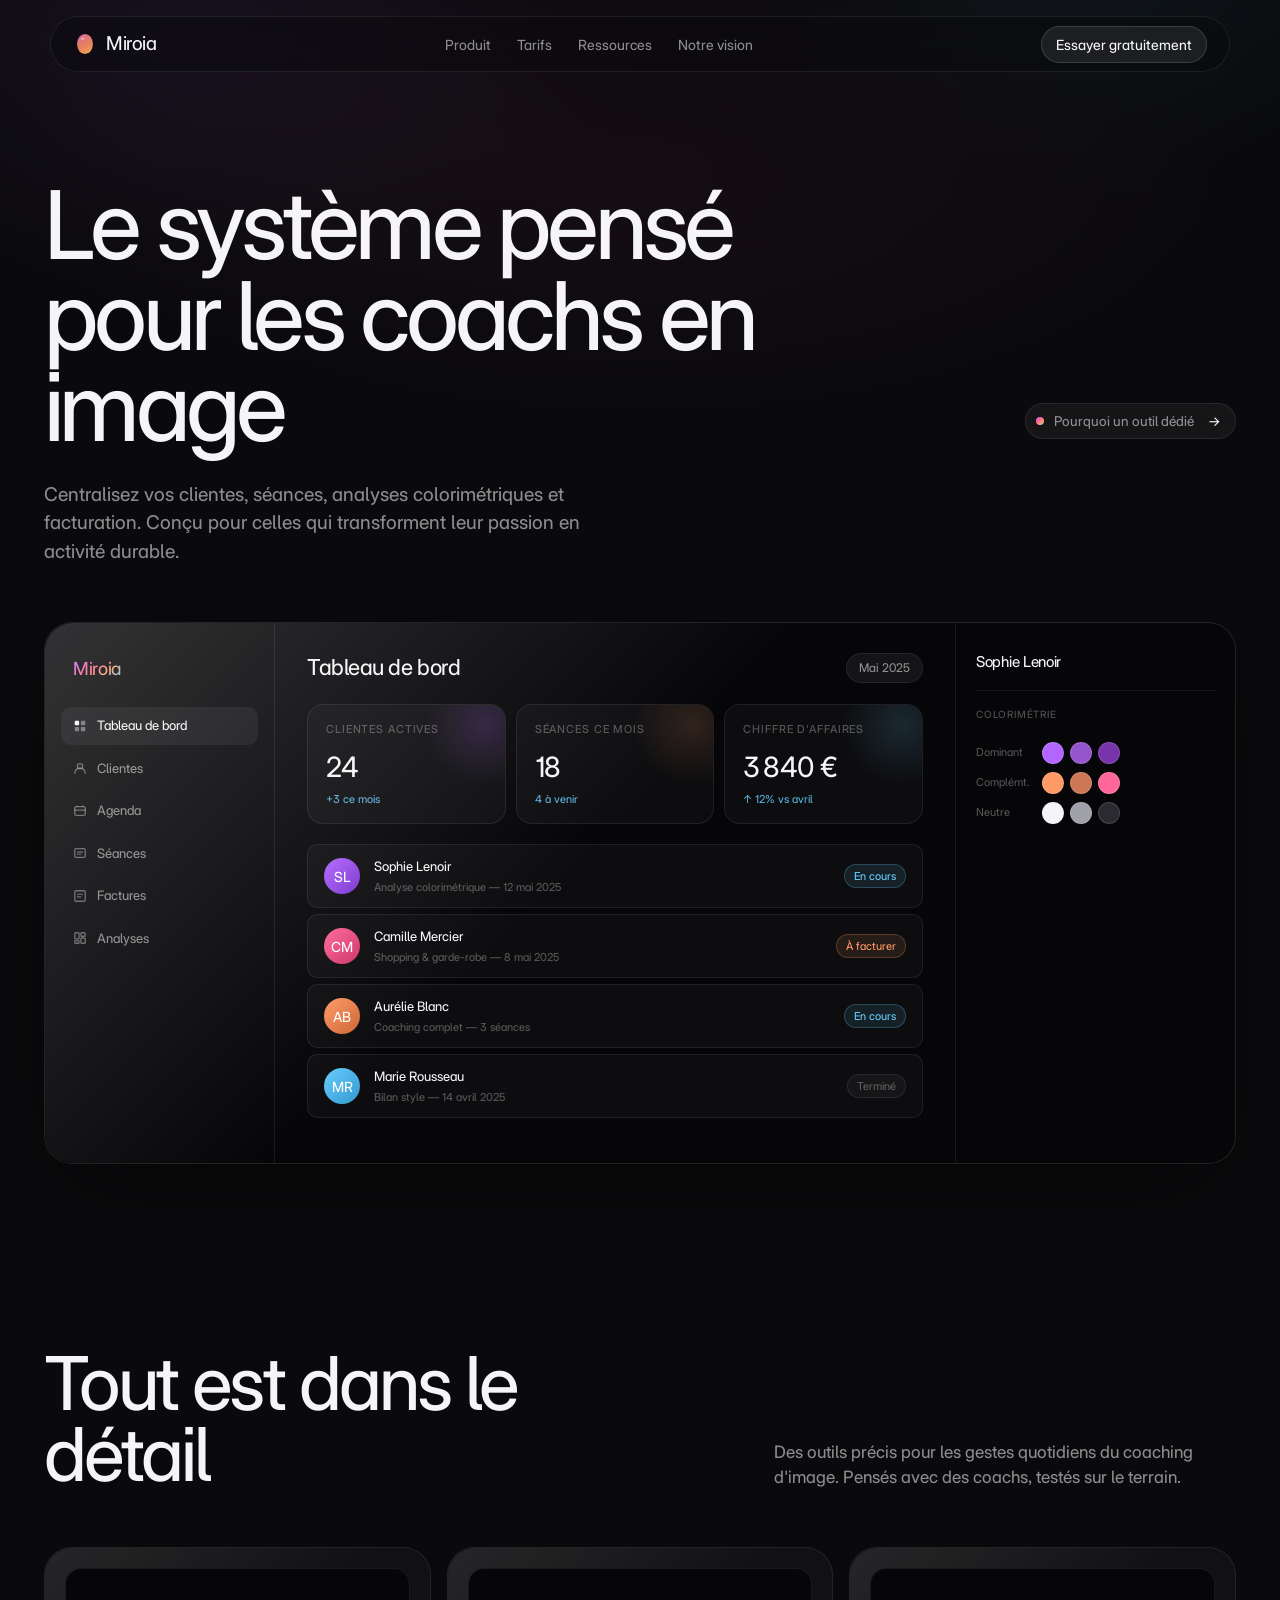
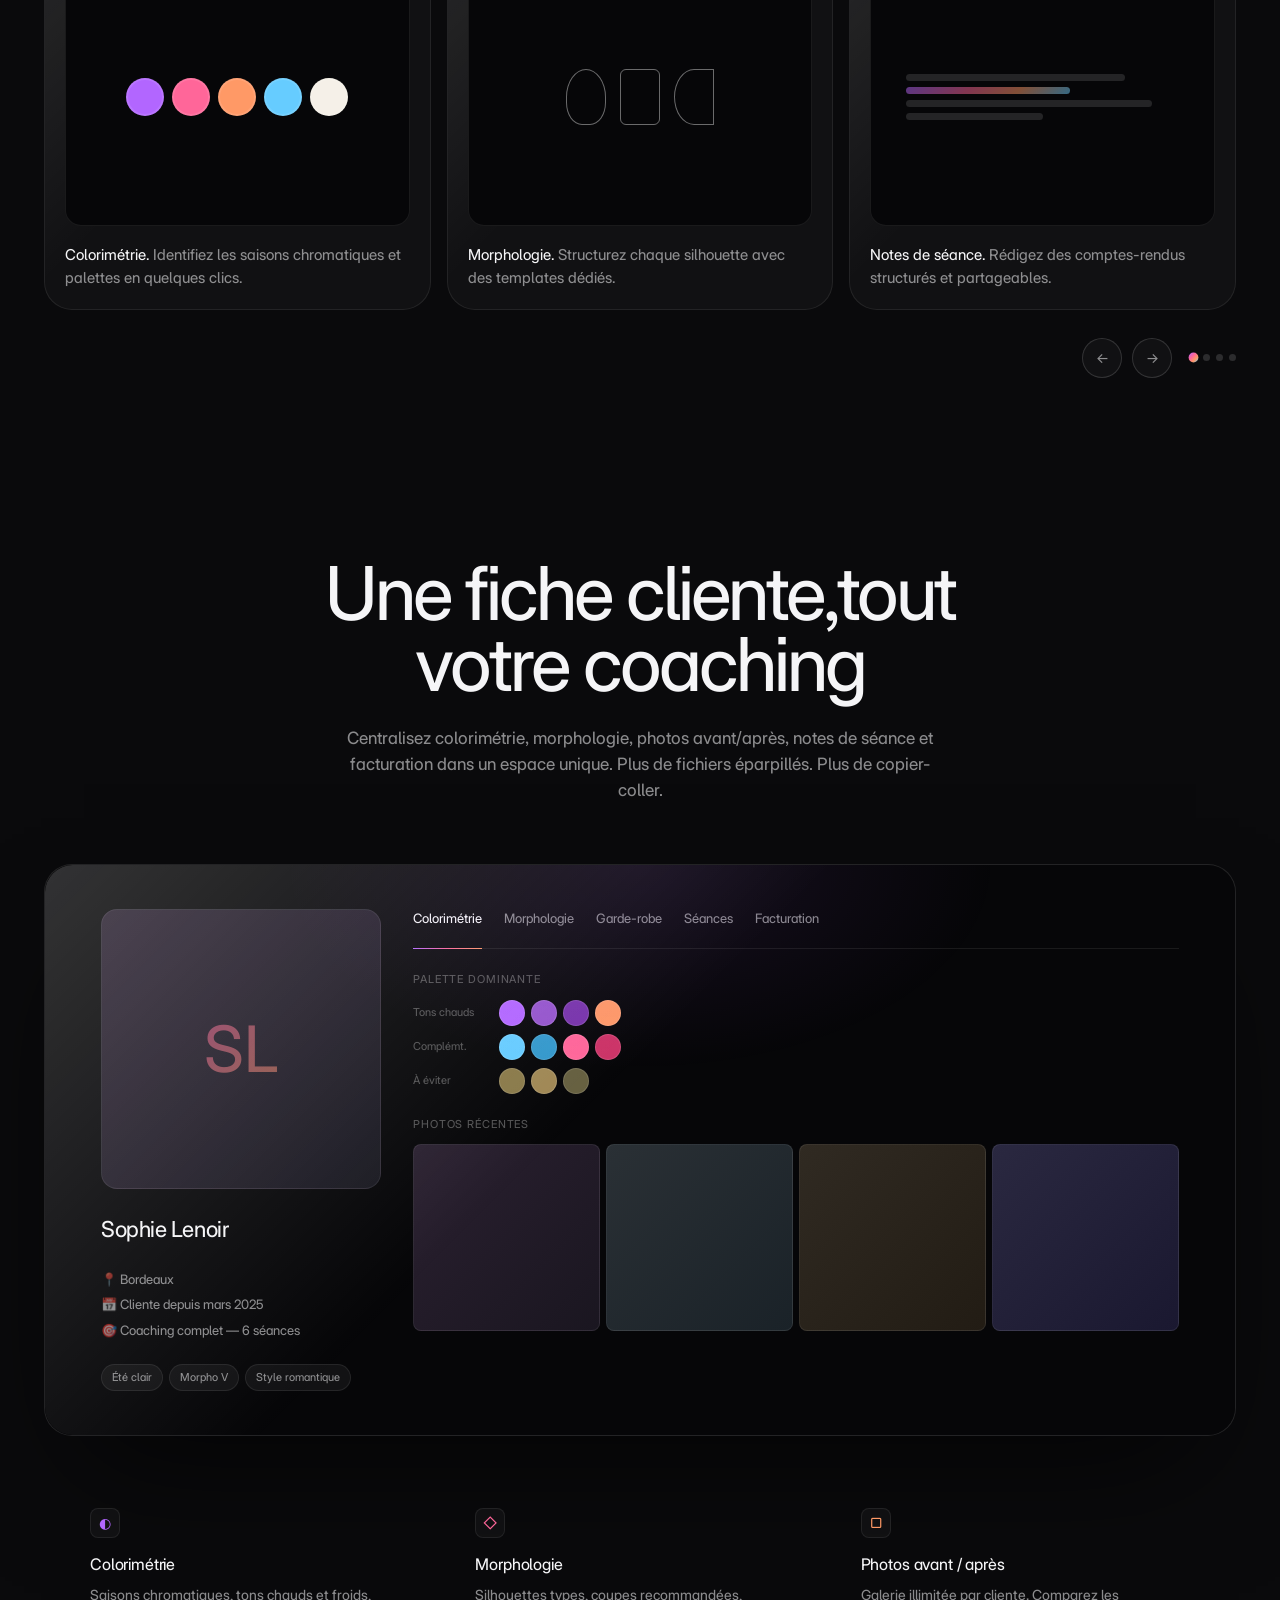
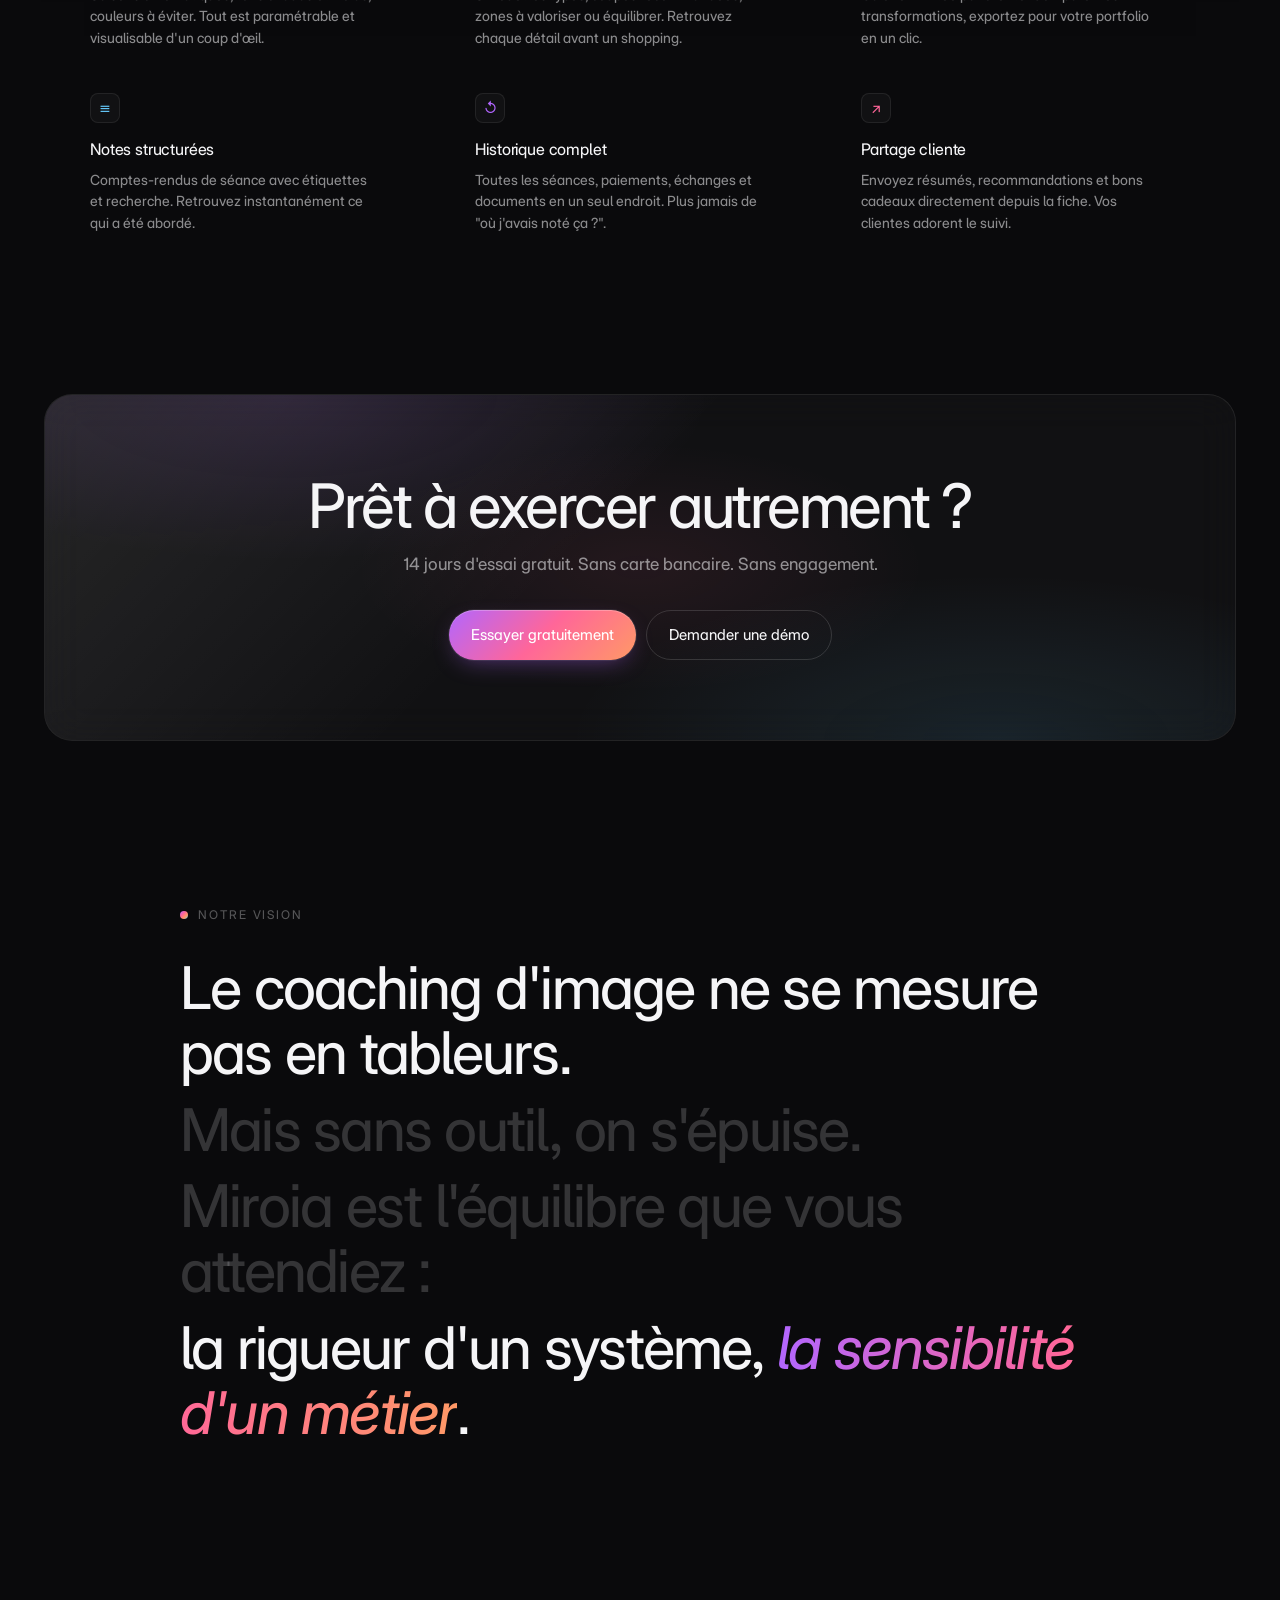
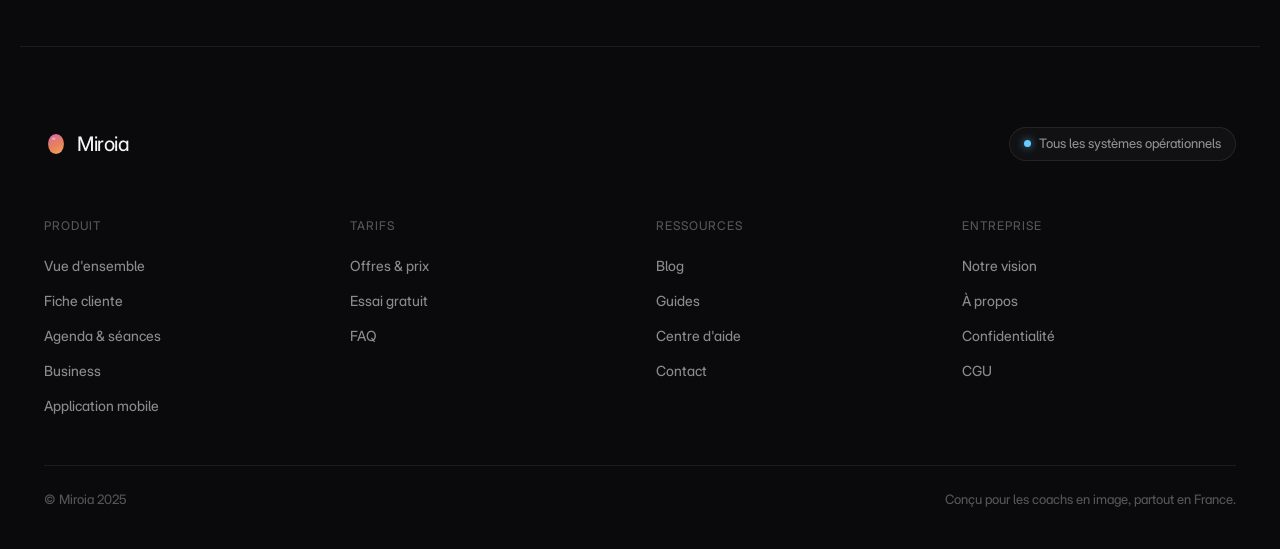
==== index.html @ 301aaf07 "Add files via upload" ====
<!DOCTYPE html>
<html lang="fr">
<head>
  <meta charset="UTF-8" />
  <!-- favicon -->
  <link rel="icon" type="image/svg+xml" href="/favicon.svg">
  <link rel="apple-touch-icon" href="/favicon.svg">
  <meta name="viewport" content="width=device-width, initial-scale=1.0" />
  <title>Miroia — Le système pensé pour les coachs en image</title>
  <meta name="description" content="Centralisez clientes, séances, analyses et facturation. Le seul CRM conçu spécifiquement pour les coachs en image." />
  <link rel="preconnect" href="https://fonts.googleapis.com">
  <link rel="preconnect" href="https://fonts.gstatic.com" crossorigin>
  <link rel="stylesheet" href="https://rsms.me/inter/inter.css">
  <link href="https://fonts.googleapis.com/css2?family=Inter:ital,opsz,wght@0,14..32,400..700;1,14..32,400..600&display=swap" rel="stylesheet">
  <link rel="stylesheet" href="styles.css" />
</head>
<body>

  <!-- ============ NAVIGATION ============ -->
  <nav class="nav">
    <div class="nav__wrapper">
  <a class="nav__logo" href="/" aria-label="Miroia">
    <div class="miroia-icon">
      <svg viewBox="0 0 100 100" xmlns="http://www.w3.org/2000/svg" aria-hidden="true">
        <defs>
          <linearGradient id="miroia-g" x1="30%" y1="0%" x2="70%" y2="100%">
            <stop offset="0%" stop-color="#D96EA0"/>
            <stop offset="55%" stop-color="#E8805A"/>
            <stop offset="100%" stop-color="#F0A060"/>
          </linearGradient>
          <radialGradient id="miroia-gloss" cx="40%" cy="28%" r="38%">
            <stop offset="0%" stop-color="rgba(255,255,255,0.55)"/>
            <stop offset="100%" stop-color="rgba(255,255,255,0)"/>
          </radialGradient>
        </defs>
        <ellipse cx="50" cy="50" rx="33" ry="42" fill="url(#miroia-g)"/>
        <ellipse cx="43" cy="32" rx="14" ry="10" fill="url(#miroia-gloss)"/>
      </svg>
    </div>

  Miroia
  </a>
      <div class="nav__links">
        <a href="produit.html">Produit</a>
        <a href="tarifs.html">Tarifs</a>
        <a href="ressources.html">Ressources</a>
        <a href="#manifest">Notre vision</a>
      </div>
      <a class="nav__cta" href="#cta">Essayer gratuitement</a>
      <button class="nav__burger" aria-label="Ouvrir le menu" aria-expanded="false">
        <span></span><span></span><span></span>
      </button>
    </div>
  </nav>

  <!-- Mobile nav overlay -->
  <div class="nav__mobile" aria-hidden="true">
    <a class="nav__mobile__link" href="produit.html">Produit</a>
    <a class="nav__mobile__link" href="tarifs.html">Tarifs</a>
    <a class="nav__mobile__link" href="ressources.html">Ressources</a>
    <a class="nav__mobile__link" href="#manifest">Notre vision</a>
    <div class="nav__mobile__sep"></div>
    <a class="nav__mobile__cta btn btn--prism" href="#cta">Essayer gratuitement</a>
  </div>

  <div class="page">

    <!-- ============================================
         SECTION 1 — HERO (Linear-inspired)
         ============================================ -->
    <section class="hero">
      <div class="hero__top">
        <h1 class="hero__title" data-reveal-words>Le système pensé pour les coachs en image</h1>
        <a class="hero__pill" href="#manifest">
          <span class="hero__pill-dot"></span>
          Pourquoi un outil dédié <span class="hero__pill-arrow">→</span>
        </a>
      </div>
      <p class="hero__sub" data-reveal>
        Centralisez vos clientes, séances, analyses colorimétriques et facturation. Conçu pour celles qui transforment leur passion en activité durable.
      </p>

      <div class="hero__visual">
        <!-- CRM dashboard mockup — replace with real screenshot when ready -->
        <div class="crm-mock">

          <div class="crm-mock__sidebar">
            <div class="crm-mock__logo"><span>Miroia</span></div>
            <div class="crm-nav-item active">
              <svg viewBox="0 0 16 16" fill="none"><rect x="2" y="2" width="5" height="5" rx="1" fill="currentColor"/><rect x="9" y="2" width="5" height="5" rx="1" fill="currentColor" opacity="0.4"/><rect x="2" y="9" width="5" height="5" rx="1" fill="currentColor" opacity="0.4"/><rect x="9" y="9" width="5" height="5" rx="1" fill="currentColor" opacity="0.4"/></svg>
              Tableau de bord
            </div>
            <div class="crm-nav-item">
              <svg viewBox="0 0 16 16" fill="none"><circle cx="8" cy="6" r="3" stroke="currentColor" stroke-width="1.5"/><path d="M2 14c0-3.3 2.7-6 6-6s6 2.7 6 6" stroke="currentColor" stroke-width="1.5" stroke-linecap="round"/></svg>
              Clientes
            </div>
            <div class="crm-nav-item">
              <svg viewBox="0 0 16 16" fill="none"><rect x="2" y="3" width="12" height="10" rx="1.5" stroke="currentColor" stroke-width="1.5"/><path d="M5 3V2M11 3V2M2 7h12" stroke="currentColor" stroke-width="1.2" stroke-linecap="round"/></svg>
              Agenda
            </div>
            <div class="crm-nav-item">
              <svg viewBox="0 0 16 16" fill="none"><rect x="2" y="3" width="12" height="10" rx="1.5" stroke="currentColor" stroke-width="1.5"/><path d="M5 7h6M5 9.5h4" stroke="currentColor" stroke-width="1.2" stroke-linecap="round"/></svg>
              Séances
            </div>
            <div class="crm-nav-item">
              <svg viewBox="0 0 16 16" fill="none"><rect x="2" y="2" width="12" height="12" rx="1.5" stroke="currentColor" stroke-width="1.5"/><path d="M5 6h6M5 9h4" stroke="currentColor" stroke-width="1.2" stroke-linecap="round"/></svg>
              Factures
            </div>
            <div class="crm-nav-item">
              <svg viewBox="0 0 16 16" fill="none"><rect x="2" y="2" width="5" height="7" rx="1" stroke="currentColor" stroke-width="1.5"/><rect x="9" y="2" width="5" height="4" rx="1" stroke="currentColor" stroke-width="1.5"/><rect x="9" y="8" width="5" height="6" rx="1" stroke="currentColor" stroke-width="1.5"/><rect x="2" y="11" width="5" height="3" rx="1" stroke="currentColor" stroke-width="1.5"/></svg>
              Analyses
            </div>
          </div>

          <div class="crm-mock__main">
            <div class="crm-main-header">
              <h3>Tableau de bord</h3>
              <div class="crm-pill">Mai 2025</div>
            </div>
            <div class="crm-cards">
              <div class="crm-stat">
                <div class="crm-stat__label">Clientes actives</div>
                <div class="crm-stat__value" data-counter="24">24</div>
                <div class="crm-stat__sub">+3 ce mois</div>
              </div>
              <div class="crm-stat">
                <div class="crm-stat__label">Séances ce mois</div>
                <div class="crm-stat__value" data-counter="18">18</div>
                <div class="crm-stat__sub">4 à venir</div>
              </div>
              <div class="crm-stat">
                <div class="crm-stat__label">Chiffre d'affaires</div>
                <div class="crm-stat__value" data-counter="3840" data-suffix=" €">3 840€</div>
                <div class="crm-stat__sub">↑ 12% vs avril</div>
              </div>
            </div>
            <div class="crm-clients">
              <div class="crm-client-row">
                <div class="crm-avatar crm-avatar--violet">SL</div>
                <div class="crm-client-info">
                  <div class="crm-client-name">Sophie Lenoir</div>
                  <div class="crm-client-meta">Analyse colorimétrique — 12 mai 2025</div>
                </div>
                <div class="crm-tag crm-tag--active">En cours</div>
              </div>
              <div class="crm-client-row">
                <div class="crm-avatar crm-avatar--pink">CM</div>
                <div class="crm-client-info">
                  <div class="crm-client-name">Camille Mercier</div>
                  <div class="crm-client-meta">Shopping & garde-robe — 8 mai 2025</div>
                </div>
                <div class="crm-tag crm-tag--pending">À facturer</div>
              </div>
              <div class="crm-client-row">
                <div class="crm-avatar crm-avatar--peach">AB</div>
                <div class="crm-client-info">
                  <div class="crm-client-name">Aurélie Blanc</div>
                  <div class="crm-client-meta">Coaching complet — 3 séances</div>
                </div>
                <div class="crm-tag crm-tag--active">En cours</div>
              </div>
              <div class="crm-client-row">
                <div class="crm-avatar crm-avatar--cyan">MR</div>
                <div class="crm-client-info">
                  <div class="crm-client-name">Marie Rousseau</div>
                  <div class="crm-client-meta">Bilan style — 14 avril 2025</div>
                </div>
                <div class="crm-tag crm-tag--archive">Terminé</div>
              </div>
            </div>
          </div>

          <div class="crm-mock__panel">
            <div class="crm-panel-title">Sophie Lenoir</div>
            <div class="crm-divider"></div>
            <div class="crm-section-label">Colorimétrie</div>
            <div class="crm-swatches">
              <div class="crm-swatch-row">
                <div class="crm-swatch-label">Dominant</div>
                <div class="crm-swatch" style="background:#b266ff;"></div>
                <div class="crm-swatch" style="background:#9555cc;"></div>
                <div class="crm-swatch" style="background:#7733aa;"></div>
              </div>
              <div class="crm-swatch-row">
                <div class="crm-swatch-label">Complémt.</div>
                <div class="crm-swatch" style="background:#ff9966;"></div>
                <div class="crm-swatch" style="background:#cc7755;"></div>
                <div class="crm-swatch" style="background:#ff6699;"></div>
              </div>
              <div class="crm-swatch-row">
                <div class="crm-swatch-label">Neutre</div>
                <div class="crm-swatch" style="background:#f5f5f7;"></div>
                <div class="crm-swatch" style="background:#a0a0a8;"></div>
                <div class="crm-swatch" style="background:#2a2a30;"></div>
              </div>
            </div>
          </div>

        </div>
      </div>
    </section>


    <!-- ============================================
         SECTION 2 — BEAUTY CAROUSEL (Framer-inspired)
         ============================================ -->
    <section class="beauty" id="produit">
      <header class="section-head">
        <h2 class="section-head__title" data-reveal-words>Tout est dans<br/> le détail</h2>
        <p class="section-head__sub" data-reveal>
          Des outils précis pour les gestes quotidiens du coaching d'image. Pensés avec des coachs, testés sur le terrain.
        </p>
      </header>

      <div class="beauty__viewport">
        <ul class="beauty__track" id="beautyTrack" data-reveal-children>

          <li class="beauty__card" data-tilt="4">
            <div class="beauty__visual">
              <div class="bv bv-palette">
                <span style="background:#b266ff;"></span>
                <span style="background:#ff6699;"></span>
                <span style="background:#ff9966;"></span>
                <span style="background:#66ccff;"></span>
                <span style="background:#f5f0e8;"></span>
              </div>
            </div>
            <p class="beauty__caption">
              <strong>Colorimétrie.</strong> Identifiez les saisons chromatiques et palettes en quelques clics.
            </p>
          </li>

          <li class="beauty__card" data-tilt="4">
            <div class="beauty__visual">
              <div class="bv bv-shapes">
                <span></span><span></span><span></span>
              </div>
            </div>
            <p class="beauty__caption">
              <strong>Morphologie.</strong> Structurez chaque silhouette avec des templates dédiés.
            </p>
          </li>

          <li class="beauty__card" data-tilt="4">
            <div class="beauty__visual">
              <div class="bv">
                <div class="bv-doc">
                  <span></span>
                  <span class="accent"></span>
                  <span></span>
                  <span></span>
                </div>
              </div>
            </div>
            <p class="beauty__caption">
              <strong>Notes de séance.</strong> Rédigez des comptes-rendus structurés et partageables.
            </p>
          </li>

          <li class="beauty__card" data-tilt="4">
            <div class="beauty__visual">
              <div class="bv bv-objectives">
                <div class="bv-bar-wrap">
                  <div class="bv-bar"><span style="width:90%;"></span></div>
                  <div class="bv-bar-label">Garde-robe capsule · 90%</div>
                </div>
                <div class="bv-bar-wrap">
                  <div class="bv-bar"><span style="width:60%;"></span></div>
                  <div class="bv-bar-label">Confiance & posture · 60%</div>
                </div>
                <div class="bv-bar-wrap">
                  <div class="bv-bar"><span style="width:75%;"></span></div>
                  <div class="bv-bar-label">Style professionnel · 75%</div>
                </div>
              </div>
            </div>
            <p class="beauty__caption">
              <strong>Suivi d'objectifs.</strong> Visualisez la progression de chaque cliente au fil des séances.
            </p>
          </li>

          <li class="beauty__card" data-tilt="4">
            <div class="beauty__visual">
              <div class="bv">
                <div class="bv-invoice">
                  <div class="bv-invoice-row"><span>Analyse colorimétrique</span><span>180 €</span></div>
                  <div class="bv-invoice-row"><span>Shopping accompagné</span><span>320 €</span></div>
                  <div class="bv-invoice-row"><span>Capsule wardrobe</span><span>240 €</span></div>
                  <div class="bv-invoice-row total"><span>Total</span><span class="price-prism">740 €</span></div>
                </div>
              </div>
            </div>
            <p class="beauty__caption">
              <strong>Devis & factures.</strong> Documents pro à votre image, en quelques secondes.
            </p>
          </li>

          <li class="beauty__card" data-tilt="4">
            <div class="beauty__visual">
              <div class="bv">
                <div class="bv-dashboard">
                  <div class="bv-dashboard-num">3 840 €</div>
                  <div class="bv-dashboard-sub">Chiffre d'affaires de mai · ↑ 12%</div>
                  <div class="bv-bar"><span style="width:78%;"></span></div>
                </div>
              </div>
            </div>
            <p class="beauty__caption">
              <strong>Tableau de bord.</strong> Pilotez votre activité avec des chiffres clairs et actionnables.
            </p>
          </li>

        </ul>
      </div>

      <div class="beauty__controls">
        <button class="beauty__btn" data-action="prev" aria-label="Précédent">←</button>
        <button class="beauty__btn" data-action="next" aria-label="Suivant">→</button>
        <div class="beauty__dots" id="beautyDots"></div>
      </div>
    </section>


    <!-- ============================================
         SECTION 3 — SPOTLIGHT (Config-inspired)
         ============================================ -->
    <section class="spotlight">
      <div class="spotlight__head">
        <h2 class="spotlight__title" data-reveal-words>Une fiche cliente,<br/>tout votre coaching</h2>
        <p class="spotlight__sub" data-reveal>
          Centralisez colorimétrie, morphologie, photos avant/après, notes de séance et facturation dans un espace unique. Plus de fichiers éparpillés. Plus de copier-coller.
        </p>
      </div>

      <div class="spotlight__visual" data-reveal="scale">
        <div class="spotlight__panel">
          <!-- Replace with real fiche cliente screenshot -->
          <div class="fc-aside">
            <div class="fc-photo"></div>
            <div class="fc-name">Sophie Lenoir</div>
            <div class="fc-meta">
              <span>📍 Bordeaux</span>
              <span>📅 Cliente depuis mars 2025</span>
              <span>🎯 Coaching complet — 6 séances</span>
            </div>
            <div class="fc-tags">
              <span class="fc-tag">Été clair</span>
              <span class="fc-tag">Morpho V</span>
              <span class="fc-tag">Style romantique</span>
            </div>
          </div>

          <div class="fc-main">
            <div class="fc-tabs">
              <span class="fc-tab active">Colorimétrie</span>
              <span class="fc-tab">Morphologie</span>
              <span class="fc-tab">Garde-robe</span>
              <span class="fc-tab">Séances</span>
              <span class="fc-tab">Facturation</span>
            </div>

            <div class="fc-block">
              <div class="fc-block-title">Palette dominante</div>
              <div class="fc-palette-grid">
                <div class="fc-palette-row">
                  <span class="fc-palette-label">Tons chauds</span>
                  <div class="fc-palette-swatch" style="background:#b266ff;"></div>
                  <div class="fc-palette-swatch" style="background:#9555cc;"></div>
                  <div class="fc-palette-swatch" style="background:#7733aa;"></div>
                  <div class="fc-palette-swatch" style="background:#ff9966;"></div>
                </div>
                <div class="fc-palette-row">
                  <span class="fc-palette-label">Complémt.</span>
                  <div class="fc-palette-swatch" style="background:#66ccff;"></div>
                  <div class="fc-palette-swatch" style="background:#3399cc;"></div>
                  <div class="fc-palette-swatch" style="background:#ff6699;"></div>
                  <div class="fc-palette-swatch" style="background:#cc3366;"></div>
                </div>
                <div class="fc-palette-row">
                  <span class="fc-palette-label">À éviter</span>
                  <div class="fc-palette-swatch" style="background:#8a7a4a;"></div>
                  <div class="fc-palette-swatch" style="background:#a08855;"></div>
                  <div class="fc-palette-swatch" style="background:#666040;"></div>
                </div>
              </div>
            </div>

            <div class="fc-block">
              <div class="fc-block-title">Photos récentes</div>
              <div class="fc-photos">
                <div class="fc-photo-thumb"></div>
                <div class="fc-photo-thumb"></div>
                <div class="fc-photo-thumb"></div>
                <div class="fc-photo-thumb"></div>
              </div>
            </div>
          </div>
        </div>
      </div>

      <!-- 6-feature grid -->
      <div class="spotlight__grid" data-reveal-children>
        <div class="feat6">
          <div class="feat6__icon violet">◐</div>
          <h6>Colorimétrie</h6>
          <p>Saisons chromatiques, tons chauds et froids, couleurs à éviter. Tout est paramétrable et visualisable d'un coup d'œil.</p>
        </div>
        <div class="feat6">
          <div class="feat6__icon pink">◇</div>
          <h6>Morphologie</h6>
          <p>Silhouettes types, coupes recommandées, zones à valoriser ou équilibrer. Retrouvez chaque détail avant un shopping.</p>
        </div>
        <div class="feat6">
          <div class="feat6__icon peach">▢</div>
          <h6>Photos avant / après</h6>
          <p>Galerie illimitée par cliente. Comparez les transformations, exportez pour votre portfolio en un clic.</p>
        </div>
        <div class="feat6">
          <div class="feat6__icon cyan">≡</div>
          <h6>Notes structurées</h6>
          <p>Comptes-rendus de séance avec étiquettes et recherche. Retrouvez instantanément ce qui a été abordé.</p>
        </div>
        <div class="feat6">
          <div class="feat6__icon violet">↺</div>
          <h6>Historique complet</h6>
          <p>Toutes les séances, paiements, échanges et documents en un seul endroit. Plus jamais de "où j'avais noté ça ?".</p>
        </div>
        <div class="feat6">
          <div class="feat6__icon pink">↗</div>
          <h6>Partage cliente</h6>
          <p>Envoyez résumés, recommandations et bons cadeaux directement depuis la fiche. Vos clientes adorent le suivi.</p>
        </div>
      </div>
    </section>


    <!-- ============================================
         SECTION 4 — CTA (trial + demo)
         ============================================ -->
    <section class="cta" id="cta">
      <div class="cta__inner">
        <h2 class="cta__title" data-reveal-words>Prêt à exercer<br/> autrement ?</h2>
        <p class="cta__sub" data-reveal>14 jours d'essai gratuit. Sans carte bancaire. Sans engagement.</p>
        <div class="cta__buttons" data-reveal>
          <a class="btn btn--prism" data-magnetic="0.3" href="#">Essayer gratuitement</a>
          <a class="btn btn--ghost" href="#">Demander une démo</a>
        </div>
      </div>
    </section>


    <!-- ============================================
         SECTION 5 — MANIFEST (positioning)
         ============================================ -->
    <section class="manifest" id="manifest">
      <div class="manifest__inner">
        <div class="manifest__eyebrow">Notre vision</div>
        <h2 class="manifest__title" id="manifestTitle">
          <span class="manifest__line">Le coaching d'image ne se mesure pas en tableurs.</span>
          <span class="manifest__line">Mais sans outil, on s'épuise.</span>
          <span class="manifest__line">Miroia est l'équilibre que vous attendiez :</span>
          <span class="manifest__line">la rigueur d'un système, <em>la sensibilité d'un métier</em>.</span>
        </h2>
      </div>
    </section>


    <!-- ============ FOOTER ============ -->
    <footer class="footer">
<div class="footer__top">
  <a href="/" class="footer__logo">
    <div class="miroia-icon">          <!-- ← remplace le span -->
      <svg viewBox="0 0 100 100" xmlns="http://www.w3.org/2000/svg" aria-hidden="true">
        <defs>
          <linearGradient id="miroia-g-footer" x1="30%" y1="0%" x2="70%" y2="100%">
            <stop offset="0%" stop-color="#D96EA0"/>
            <stop offset="55%" stop-color="#E8805A"/>
            <stop offset="100%" stop-color="#F0A060"/>
          </linearGradient>
          <radialGradient id="miroia-gloss-footer" cx="40%" cy="28%" r="38%">
            <stop offset="0%" stop-color="rgba(255,255,255,0.55)"/>
            <stop offset="100%" stop-color="rgba(255,255,255,0)"/>
          </radialGradient>
        </defs>
        <ellipse cx="50" cy="50" rx="33" ry="42" fill="url(#miroia-g-footer)"/>
        <ellipse cx="43" cy="32" rx="14" ry="10" fill="url(#miroia-gloss-footer)"/>
      </svg>
    </div>                             <!-- ← fin du remplacement -->
    Miroia
  </a>
  <span class="footer__status">
    <span class="footer__status-dot"></span>
    Tous les systèmes opérationnels
  </span>
</div>

      <div class="footer__cols">
        <div class="footer__col">
          <h4>Produit</h4>
          <ul>
            <li><a href="produit.html">Vue d'ensemble</a></li>
            <li><a href="produit.html#fiche">Fiche cliente</a></li>
            <li><a href="produit.html#agenda">Agenda & séances</a></li>
            <li><a href="produit.html#business">Business</a></li>
            <li><a href="produit.html#mobile">Application mobile</a></li>
          </ul>
        </div>
        <div class="footer__col">
          <h4>Tarifs</h4>
          <ul>
            <li><a href="tarifs.html">Offres & prix</a></li>
            <li><a href="tarifs.html#cta">Essai gratuit</a></li>
            <li><a href="tarifs.html">FAQ</a></li>
          </ul>
        </div>
        <div class="footer__col">
          <h4>Ressources</h4>
          <ul>
            <li><a href="ressources.html">Blog</a></li>
            <li><a href="ressources.html">Guides</a></li>
            <li><a href="ressources.html">Centre d'aide</a></li>
            <li><a href="#">Contact</a></li>
          </ul>
        </div>
        <div class="footer__col">
          <h4>Entreprise</h4>
          <ul>
            <li><a href="#manifest">Notre vision</a></li>
            <li><a href="#">À propos</a></li>
            <li><a href="#">Confidentialité</a></li>
            <li><a href="#">CGU</a></li>
          </ul>
        </div>
      </div>

      <div class="footer__bottom">
        <p>© Miroia 2025</p>
        <p>Conçu pour les coachs en image, partout en France.</p>
      </div>
    </footer>

  </div><!-- .page -->



  <script src="animations.js"></script>

  <script>
    // ============ SPOTLIGHT — FICHE CLIENTE SCALE ============
    (() => {
      const panel  = document.querySelector('.spotlight__visual .spotlight__panel');
      const visual = document.querySelector('.spotlight__visual');
      if (!panel || !visual) return;

      const NATURAL_W = 700;

      function scaleSpotlight() {
        if (window.innerWidth > 740) {
          panel.style.width = ''; panel.style.transform = '';
          visual.style.height = '';
          return;
        }
        panel.style.transform = 'none';
        panel.style.width = NATURAL_W + 'px';
        const h = panel.offsetHeight;
        const s = visual.offsetWidth / NATURAL_W;
        panel.style.transformOrigin = 'top left';
        panel.style.transform = `scale(${s})`;
        visual.style.height = Math.round(h * s) + 'px';
      }

      scaleSpotlight();
      window.addEventListener('resize', scaleSpotlight, { passive: true });
    })();

    // ============ CRM MOCKUP — SCALE TO FIT MOBILE ============
    (() => {
      const mock   = document.querySelector('.crm-mock');
      const visual = document.querySelector('.hero__visual');
      if (!mock || !visual) return;

      const NATURAL_W = 600; // main content only — sidebar is hidden via CSS

      function scaleCRM() {
        if (window.innerWidth > 740) {
          // Reset to desktop layout
          mock.style.width     = '';
          mock.style.transform = '';
          visual.style.height  = '';
          return;
        }
        // Step 1 — measure natural height at full width
        mock.style.transform = 'none';
        mock.style.width     = NATURAL_W + 'px';
        const naturalH = mock.offsetHeight;

        // Step 2 — compute scale and apply
        const scale = visual.offsetWidth / NATURAL_W;
        mock.style.transform = `scale(${scale})`;
        visual.style.height  = Math.round(naturalH * scale) + 'px';
      }

      scaleCRM();
      window.addEventListener('resize', scaleCRM, { passive: true });
    })();

  </script>

  <script>

    // ============ BEAUTY CAROUSEL ============
    (() => {
      const track = document.getElementById('beautyTrack');
      const dotsBox = document.getElementById('beautyDots');
      if (!track) return;

      const cards = track.querySelectorAll('.beauty__card');
      const total = cards.length;
      let perPage = 3;
      let current = 0;

      const computePerPage = () => {
        if (window.innerWidth <= 740) perPage = 1;
        else if (window.innerWidth <= 1099) perPage = 2;
        else perPage = 3;
      };

      const pages = () => Math.max(1, total - perPage + 1);

      const renderDots = () => {
        dotsBox.innerHTML = '';
        for (let i = 0; i < pages(); i++) {
          const d = document.createElement('button');
          d.className = 'beauty__dot' + (i === current ? ' active' : '');
          d.setAttribute('aria-label', `Page ${i + 1}`);
          d.addEventListener('click', () => goTo(i));
          dotsBox.appendChild(d);
        }
      };

      const goTo = (n) => {
        current = Math.max(0, Math.min(pages() - 1, n));
        const cardWidth = cards[0].getBoundingClientRect().width + 16;
        track.style.transform = `translateX(-${current * cardWidth}px)`;
        dotsBox.querySelectorAll('.beauty__dot').forEach((d, i) =>
          d.classList.toggle('active', i === current)
        );
      };

      document.querySelectorAll('.beauty__btn').forEach(btn => {
        btn.addEventListener('click', () => {
          goTo(current + (btn.dataset.action === 'next' ? 1 : -1));
        });
      });

      const init = () => {
        computePerPage();
        renderDots();
        goTo(current);
      };

      // Touch swipe support
      let touchStartX = 0;
      let touchStartY = 0;
      track.addEventListener('touchstart', e => {
        touchStartX = e.touches[0].clientX;
        touchStartY = e.touches[0].clientY;
      }, { passive: true });
      track.addEventListener('touchend', e => {
        const dx = e.changedTouches[0].clientX - touchStartX;
        const dy = e.changedTouches[0].clientY - touchStartY;
        if (Math.abs(dx) > Math.abs(dy) && Math.abs(dx) > 40) {
          goTo(current + (dx < 0 ? 1 : -1));
        }
      }, { passive: true });

      window.addEventListener('resize', () => {
        const old = perPage;
        computePerPage();
        if (old !== perPage) {
          current = 0;
          renderDots();
        }
        goTo(current);
      });

      init();
    })();

    // ============ MANIFEST — LINE-BY-LINE REVEAL ON SCROLL ============
    (() => {
      const lines = document.querySelectorAll('.manifest__line');
      if (!lines.length) return;

      const io = new IntersectionObserver((entries) => {
        entries.forEach(e => {
          if (e.isIntersecting) {
            e.target.classList.add('is-lit');
            io.unobserve(e.target);
          }
        });
      }, {
        rootMargin: '-15% 0px -25% 0px',
        threshold: 0
      });

      lines.forEach((line, i) => {
        line.style.transitionDelay = `${i * 0.15}s`;
        io.observe(line);
      });
    })();
  </script>

</body>
</html>
---- styles.css ----
/* ============================================
   1. TOKENS — Liquid Glass system
   ============================================ */
:root {
  /* Surfaces */
  --color-bg: #0a0a0c;
  --color-bg-deep: #060608;
  --color-surface: rgba(255, 255, 255, 0.03);
  --color-surface-raised: rgba(255, 255, 255, 0.06);
  --color-surface-strong: rgba(255, 255, 255, 0.09);
  --color-text: #f5f5f7;
  --color-text-muted: rgba(245, 245, 247, 0.55);
  --color-text-subtle: rgba(245, 245, 247, 0.32);
  --color-border: rgba(255, 255, 255, 0.08);
  --color-border-strong: rgba(255, 255, 255, 0.14);

  /* Liquid Glass — multicolor accents */
  --c-violet: #b266ff;
  --c-pink:   #ff6699;
  --c-peach:  #ff9966;
  --c-cyan:   #66ccff;
  --gradient-prism: linear-gradient(135deg, #b266ff 0%, #ff6699 38%, #ff9966 68%, #66ccff 100%);
  --gradient-prism-soft: linear-gradient(135deg, rgba(178,102,255,0.22) 0%, rgba(255,102,153,0.18) 38%, rgba(255,153,102,0.18) 68%, rgba(102,204,255,0.22) 100%);
  --gradient-shine: linear-gradient(135deg, rgba(255,255,255,0.18) 0%, rgba(255,255,255,0) 45%);

  /* Layout */
  --max-width: 1240px;

  /* Radii */
  --radius-sm: 6px;
  --radius-md: 10px;
  --radius-lg: 16px;
  --radius-xl: 22px;
  --radius-2xl: 28px;

  /* Typography */
  --font-display: "GT Walsheim Medium", "Inter Variable", "Inter", system-ui, sans-serif;
  --font-body: "Inter Variable", "Inter", system-ui, sans-serif;

  /* Easing */
  --ease-spring: cubic-bezier(0.22, 1, 0.36, 1);
  --ease-glide:  cubic-bezier(0.16, 1, 0.3, 1);
}

/* ============================================
   2. RESET
   ============================================ */
*, *::before, *::after { box-sizing: border-box; }
html, body { margin: 0; padding: 0; }
h1, h2, h3, h4, h5, h6, p, figure, ul, ol { margin: 0; padding: 0; }
ul, ol { list-style: none; }
a { color: inherit; text-decoration: none; }
button { background: none; border: 0; padding: 0; cursor: pointer; color: inherit; font: inherit; }
img { display: block; max-width: 100%; height: auto; }

body {
  background: var(--color-bg);
  color: var(--color-text);
  font-family: var(--font-body);
  font-size: 16px;
  line-height: 1.5;
  font-feature-settings: "ss07" on, "cv05" on, "ss03" on, "cv11" on, "cv01" on, "cv09" on;
  font-variation-settings: "opsz" 30, "wght" 450;
  -webkit-font-smoothing: antialiased;
  overflow-x: hidden;
}

/* Ambient prism backlight */
body::before {
  content: '';
  position: fixed;
  inset: -20% -10% auto -10%;
  height: 80vh;
  background:
    radial-gradient(ellipse 50% 60% at 20% 30%, rgba(178,102,255,0.08), transparent 60%),
    radial-gradient(ellipse 40% 50% at 80% 20%, rgba(102,204,255,0.06), transparent 60%),
    radial-gradient(ellipse 60% 50% at 50% 50%, rgba(255,102,153,0.05), transparent 70%);
  filter: blur(40px);
  pointer-events: none;
  z-index: 0;
}

/* ============================================
   3. LAYOUT
   ============================================ */
.page {
  width: 100%;
  max-width: var(--max-width);
  margin: 0 auto;
  padding-top: 80px;
  position: relative;
  z-index: 1;
}

/* ============================================
   4. NAV — Liquid glass pill
   ============================================ */
.nav {
  position: fixed;
  top: 16px; left: 50%;
  transform: translateX(-50%);
  z-index: 100;
  height: 56px;
  width: calc(100% - 32px);
  max-width: 1180px;
  background: rgba(10, 10, 12, 0.6);
  backdrop-filter: blur(24px) saturate(180%);
  -webkit-backdrop-filter: blur(24px) saturate(180%);
  border: 1px solid var(--color-border);
  border-radius: 999px;
  display: flex;
  align-items: center;
  padding: 0 22px;
}
.nav__wrapper {
  width: 100%;
  display: flex;
  align-items: center;
  justify-content: space-between;
}
.nav__logo {
  display: flex;
  align-items: center;
  gap: 9px;
  font-family: var(--font-display);
  font-size: 19px;
  font-weight: 500;
  letter-spacing: -0.02em;
}
.miroia-icon {
  width: 24px;
  height: 24px;
  overflow: hidden;
  flex-shrink: 0;
  position: relative;
  animation: miroia-enter 0.7s cubic-bezier(0.34, 1.56, 0.64, 1) both;
}

.miroia-icon svg {
  width: 100%;
  height: 100%;
  display: block;
}

.miroia-icon::after {
  content: '';
  position: absolute;
  inset: 0;
  background: linear-gradient(
    110deg,
    transparent 30%,
    rgba(255, 255, 255, 0.35) 50%,
    transparent 70%
  );
  animation: miroia-shimmer 0.8s 0.55s ease-out both;
}

@keyframes miroia-enter {
  0%   { opacity: 0; transform: scale(0.6) translateY(6px); }
  100% { opacity: 1; transform: scale(1)   translateY(0);   }
}

@keyframes miroia-shimmer {
  0%   { opacity: 0; transform: translateX(-120%) skewX(-15deg); }
  30%  { opacity: 1; }
  100% { opacity: 0; transform: translateX(200%)  skewX(-15deg); }
}
.nav__links {
  display: flex;
  gap: 26px;
  font-size: 14px;
  color: var(--color-text-muted);
}
.nav__links a { transition: color 0.15s ease; }
.nav__links a:hover { color: var(--color-text); }
.nav__cta {
  padding: 7px 14px;
  border-radius: 999px;
  font-size: 14px;
  font-weight: 500;
  background: rgba(255,255,255,0.08);
  border: 1px solid var(--color-border-strong);
  transition: background 0.2s ease;
}
.nav__cta:hover { background: rgba(255,255,255,0.14); }

/* ============================================
   5. BUTTONS
   ============================================ */
.btn {
  display: inline-flex;
  align-items: center;
  justify-content: center;
  gap: 8px;
  padding: 13px 22px;
  border-radius: 999px;
  font-family: var(--font-body);
  font-size: 15px;
  font-weight: 500;
  white-space: nowrap;
  cursor: pointer;
  transition: transform 0.2s var(--ease-spring), filter 0.25s ease, background 0.25s ease;
  position: relative;
  isolation: isolate;
}
.btn:hover { transform: translateY(-1px); }
.btn:active { transform: translateY(0); }

.btn--prism {
  color: #fff;
  background: var(--gradient-prism);
  box-shadow:
    0 1px 0 rgba(255,255,255,0.25) inset,
    0 0 0 1px rgba(255,255,255,0.08),
    0 8px 24px -8px rgba(178,102,255,0.45);
}
.btn--prism:hover { filter: brightness(1.08) saturate(1.1); }

.btn--glass {
  color: var(--color-text);
  background: rgba(255,255,255,0.05);
  backdrop-filter: blur(20px);
  border: 1px solid var(--color-border-strong);
}
.btn--glass:hover { background: rgba(255,255,255,0.10); }

.btn--ghost {
  color: var(--color-text);
  background: transparent;
  border: 1px solid var(--color-border-strong);
}
.btn--ghost:hover { border-color: rgba(255,255,255,0.25); background: rgba(255,255,255,0.03); }

/* ============================================
   6. HERO — Linear-inspired
   ============================================ */
.hero {
  width: 100%;
  padding: 100px 24px 64px;
  display: flex;
  flex-direction: column;
}
.hero__top {
  display: grid;
  grid-template-columns: 1fr auto;
  gap: 40px;
  align-items: end;
  margin-bottom: 28px;
}
.hero__title {
  font-family: var(--font-display);
  font-weight: 500;
  font-size: clamp(56px, 7.4vw, 104px);
  line-height: 0.96;
  letter-spacing: -0.05em;
  color: var(--color-text);
  max-width: 14ch;
}
.hero__title .word {
  display: inline-block;
  opacity: 0;
  transform: translateY(0.45em);
  animation: revealWord 0.9s var(--ease-glide) forwards;
}
.hero__pill {
  display: inline-flex;
  align-items: center;
  gap: 10px;
  padding: 7px 14px 7px 10px;
  background: rgba(255,255,255,0.05);
  backdrop-filter: blur(16px);
  border: 1px solid var(--color-border);
  border-radius: 999px;
  font-size: 13.5px;
  color: var(--color-text-muted);
  white-space: nowrap;
  transition: border-color 0.2s ease, color 0.2s ease;
  align-self: end;
  margin-bottom: 14px;
  opacity: 0;
  animation: fadeUp 0.8s var(--ease-glide) 0.6s forwards;
}
.hero__pill:hover { border-color: var(--color-border-strong); color: var(--color-text); }
.hero__pill-dot {
  width: 8px; height: 8px;
  border-radius: 50%;
  background: var(--gradient-prism);
  flex-shrink: 0;
}
.hero__pill-arrow { color: var(--color-text); margin-left: 4px; }
.hero__sub {
  max-width: 540px;
  font-size: 19px;
  color: var(--color-text-muted);
  margin-bottom: 56px;
  opacity: 0;
  animation: fadeUp 0.9s var(--ease-glide) 0.5s forwards;
}
.hero__visual {
  width: 100%;
  border-radius: var(--radius-2xl);
  overflow: hidden;
  background: var(--color-surface);
  border: 1px solid var(--color-border);
  position: relative;
  opacity: 0;
  transform: translateY(24px) scale(0.985);
  animation: heroVisualIn 1.1s var(--ease-glide) 0.7s forwards;
  box-shadow:
    0 1px 0 rgba(255,255,255,0.06) inset,
    0 30px 80px -30px rgba(0,0,0,0.6);
}
.hero__visual::before {
  content: '';
  position: absolute;
  inset: 0;
  background: var(--gradient-shine);
  pointer-events: none;
  z-index: 1;
  border-radius: inherit;
}

/* CRM mockup — for hero visual */
.crm-mock {
  width: 100%;
  min-height: 540px;
  display: flex;
  background: var(--color-bg-deep);
  position: relative;
  z-index: 0;
}
.crm-mock__sidebar {
  width: 230px;
  flex-shrink: 0;
  border-right: 1px solid var(--color-border);
  padding: 24px 16px;
  display: flex;
  flex-direction: column;
  gap: 5px;
}
.crm-mock__logo {
  font-family: var(--font-display);
  font-size: 18px;
  padding: 8px 12px 20px;
  letter-spacing: -0.02em;
}
.crm-mock__logo span {
  background: var(--gradient-prism);
  -webkit-background-clip: text;
  background-clip: text;
  color: transparent;
}
.crm-nav-item {
  padding: 9px 12px;
  border-radius: var(--radius-md);
  font-size: 13px;
  color: var(--color-text-muted);
  display: flex;
  align-items: center;
  gap: 10px;
}
.crm-nav-item.active {
  background: rgba(255,255,255,0.06);
  color: var(--color-text);
}
.crm-nav-item svg { width: 14px; height: 14px; flex-shrink: 0; opacity: 0.7; }
.crm-nav-item.active svg { opacity: 1; }

.crm-mock__main {
  flex: 1;
  padding: 28px 32px;
  display: flex;
  flex-direction: column;
  gap: 20px;
  overflow: hidden;
}
.crm-main-header {
  display: flex;
  align-items: center;
  justify-content: space-between;
}
.crm-main-header h3 {
  font-family: var(--font-display);
  font-size: 22px;
  font-weight: 500;
  letter-spacing: -0.02em;
}
.crm-pill {
  padding: 5px 12px;
  border-radius: 999px;
  font-size: 12px;
  background: rgba(255,255,255,0.06);
  color: var(--color-text-muted);
  border: 1px solid var(--color-border);
}
.crm-cards {
  display: grid;
  grid-template-columns: repeat(3, 1fr);
  gap: 10px;
}
.crm-stat {
  background: var(--color-surface);
  border: 1px solid var(--color-border);
  border-radius: var(--radius-lg);
  padding: 16px 18px;
  position: relative;
  overflow: hidden;
}
.crm-stat::before {
  content: '';
  position: absolute;
  top: -40px; right: -40px;
  width: 120px; height: 120px;
  pointer-events: none;
}
.crm-stat:nth-child(1)::before { background: radial-gradient(circle, rgba(178,102,255,0.18), transparent 70%); }
.crm-stat:nth-child(2)::before { background: radial-gradient(circle, rgba(255,153,102,0.14), transparent 70%); }
.crm-stat:nth-child(3)::before { background: radial-gradient(circle, rgba(102,204,255,0.14), transparent 70%); }
.crm-stat__label {
  font-size: 11px;
  color: var(--color-text-subtle);
  text-transform: uppercase;
  letter-spacing: 0.08em;
  margin-bottom: 8px;
  position: relative;
}
.crm-stat__value {
  font-family: var(--font-display);
  font-size: 28px;
  font-weight: 500;
  letter-spacing: -0.02em;
  position: relative;
}
.crm-stat__sub {
  font-size: 11px;
  color: rgba(102,204,255,0.85);
  margin-top: 3px;
  position: relative;
}
.crm-clients { display: flex; flex-direction: column; gap: 6px; }
.crm-client-row {
  background: var(--color-surface);
  border: 1px solid var(--color-border);
  border-radius: var(--radius-md);
  padding: 12px 16px;
  display: flex;
  align-items: center;
  gap: 14px;
}
.crm-avatar {
  width: 36px; height: 36px;
  border-radius: 50%;
  flex-shrink: 0;
  display: flex;
  align-items: center;
  justify-content: center;
  font-family: var(--font-display);
  font-size: 14px;
  color: #fff;
}
.crm-avatar--violet { background: linear-gradient(135deg, #b266ff, #7733cc); }
.crm-avatar--pink   { background: linear-gradient(135deg, #ff6699, #cc3366); }
.crm-avatar--peach  { background: linear-gradient(135deg, #ff9966, #cc6633); }
.crm-avatar--cyan   { background: linear-gradient(135deg, #66ccff, #3399cc); }
.crm-client-info { flex: 1; }
.crm-client-name { font-size: 13px; font-weight: 500; margin-bottom: 2px; }
.crm-client-meta { font-size: 11px; color: var(--color-text-subtle); }
.crm-tag {
  padding: 3px 9px;
  border-radius: 999px;
  font-size: 11px;
  border: 1px solid;
}
.crm-tag--active   { background: rgba(102,204,255,0.10); color: #66ccff; border-color: rgba(102,204,255,0.25); }
.crm-tag--pending  { background: rgba(255,153,102,0.10); color: #ff9966; border-color: rgba(255,153,102,0.25); }
.crm-tag--archive  { background: rgba(255,255,255,0.04); color: var(--color-text-subtle); border-color: var(--color-border); }

.crm-mock__panel {
  width: 280px;
  flex-shrink: 0;
  border-left: 1px solid var(--color-border);
  padding: 28px 20px;
  display: flex;
  flex-direction: column;
  gap: 16px;
}
.crm-panel-title {
  font-family: var(--font-display);
  font-size: 15px;
  letter-spacing: -0.02em;
}
.crm-divider { height: 1px; background: var(--color-border); }
.crm-section-label {
  font-size: 10px;
  color: var(--color-text-subtle);
  text-transform: uppercase;
  letter-spacing: 0.08em;
  margin-bottom: 4px;
}
.crm-swatches { display: flex; flex-direction: column; gap: 8px; }
.crm-swatch-row { display: flex; gap: 6px; align-items: center; }
.crm-swatch-label { font-size: 11px; color: var(--color-text-subtle); width: 60px; flex-shrink: 0; }
.crm-swatch {
  width: 22px; height: 22px;
  border-radius: 50%;
  border: 1px solid rgba(255,255,255,0.12);
}

/* ============================================
   7. SECTION HEADER (shared)
   ============================================ */
.section-head {
  display: grid;
  grid-template-columns: 1fr 1fr;
  gap: 40px;
  align-items: end;
  margin-bottom: 56px;
}
.section-head__title {
  font-family: var(--font-display);
  font-weight: 500;
  font-size: clamp(48px, 5.8vw, 80px);
  line-height: 0.96;
  letter-spacing: -0.04em;
}
.section-head__sub {
  font-size: 17px;
  color: var(--color-text-muted);
  max-width: 42ch;
  justify-self: end;
}

/* ============================================
   8. BEAUTY — Carousel (Framer-inspired)
   ============================================ */
.beauty {
  width: 100%;
  padding: 120px 24px 60px;
}
.beauty__viewport {
  width: 100%;
  overflow: hidden;
}
.beauty__track {
  display: flex;
  gap: 16px;
  transition: transform 0.7s var(--ease-glide);
}
.beauty__card {
  flex: 0 0 calc((100% - 32px) / 3);
  background: var(--color-surface);
  backdrop-filter: blur(20px);
  border: 1px solid var(--color-border);
  border-radius: var(--radius-2xl);
  padding: 20px;
  display: flex;
  flex-direction: column;
  gap: 18px;
  position: relative;
  overflow: hidden;
  transition: border-color 0.3s ease, transform 0.3s var(--ease-spring);
}
.beauty__card::before {
  content: '';
  position: absolute;
  inset: 0;
  background: var(--gradient-shine);
  pointer-events: none;
  border-radius: inherit;
  opacity: 0.5;
}
.beauty__card:hover {
  border-color: var(--color-border-strong);
  transform: translateY(-2px);
}
.beauty__visual {
  width: 100%;
  aspect-ratio: 4/3;
  border-radius: var(--radius-lg);
  background: var(--color-bg-deep);
  border: 1px solid var(--color-border);
  display: flex;
  align-items: center;
  justify-content: center;
  position: relative;
  overflow: hidden;
}
.beauty__caption {
  font-size: 15px;
  color: var(--color-text-muted);
  line-height: 1.5;
  position: relative;
}
.beauty__caption strong {
  color: var(--color-text);
  font-weight: 500;
}
.beauty__controls {
  display: flex;
  align-items: center;
  gap: 10px;
  margin-top: 28px;
  justify-content: flex-end;
}
.beauty__btn {
  width: 40px; height: 40px;
  border-radius: 50%;
  background: var(--color-surface);
  border: 1px solid var(--color-border-strong);
  display: flex;
  align-items: center;
  justify-content: center;
  font-size: 14px;
  color: var(--color-text-muted);
  transition: all 0.2s ease;
}
.beauty__btn:hover { color: var(--color-text); border-color: rgba(255,255,255,0.25); background: rgba(255,255,255,0.06); }
.beauty__dots { display: flex; gap: 6px; margin-left: 8px; }
.beauty__dot {
  width: 7px; height: 7px;
  border-radius: 50%;
  background: var(--color-border-strong);
  transition: all 0.25s ease;
}
.beauty__dot.active {
  background: var(--gradient-prism);
  transform: scale(1.4);
}

/* Visual placeholders inside beauty cards */
.bv { width: 80%; display: flex; align-items: center; justify-content: center; }
.bv-palette { display: flex; gap: 8px; }
.bv-palette span {
  width: 38px; height: 38px;
  border-radius: 50%;
  border: 2px solid rgba(255,255,255,0.1);
}
.bv-shapes { display: flex; gap: 14px; }
.bv-shapes span {
  width: 40px; height: 56px;
  border: 1.5px solid rgba(255,255,255,0.4);
}
.bv-shapes span:nth-child(1) { border-radius: 50% 50% 40% 40%; }
.bv-shapes span:nth-child(2) { border-radius: 6px; }
.bv-shapes span:nth-child(3) { border-radius: 50% 0 0 50%; }
.bv-doc {
  width: 100%;
  display: flex;
  flex-direction: column;
  gap: 6px;
}
.bv-doc span {
  height: 7px;
  border-radius: 4px;
  background: rgba(255,255,255,0.12);
}
.bv-doc span.accent {
  background: var(--gradient-prism);
  opacity: 0.5;
}
.bv-doc span:nth-child(1) { width: 80%; }
.bv-doc span:nth-child(2) { width: 60%; }
.bv-doc span:nth-child(3) { width: 90%; }
.bv-doc span:nth-child(4) { width: 50%; }
.bv-objectives { width: 90%; display: flex; flex-direction: column; gap: 12px; }
.bv-bar-wrap { display: flex; flex-direction: column; gap: 4px; }
.bv-bar {
  height: 6px;
  background: rgba(255,255,255,0.08);
  border-radius: 3px;
  overflow: hidden;
}
.bv-bar > span {
  display: block;
  height: 100%;
  background: var(--gradient-prism);
}
.bv-bar-label { font-size: 10px; color: var(--color-text-subtle); }
.bv-invoice {
  width: 78%;
  background: rgba(255,255,255,0.04);
  border: 1px solid var(--color-border);
  border-radius: var(--radius-md);
  padding: 14px;
}
.bv-invoice-row {
  display: flex;
  justify-content: space-between;
  font-size: 10px;
  color: var(--color-text-subtle);
  margin-bottom: 5px;
}
.bv-invoice-row.total {
  font-size: 12px;
  color: var(--color-text);
  margin-top: 8px;
  padding-top: 8px;
  border-top: 1px solid var(--color-border);
}
.bv-invoice-row .price-prism {
  background: var(--gradient-prism);
  -webkit-background-clip: text;
  background-clip: text;
  color: transparent;
  font-weight: 500;
}
.bv-dashboard {
  width: 90%;
  background: rgba(255,255,255,0.04);
  border: 1px solid var(--color-border);
  border-radius: var(--radius-md);
  padding: 14px;
}
.bv-dashboard-num {
  font-family: var(--font-display);
  font-size: 24px;
  letter-spacing: -0.02em;
  margin-bottom: 8px;
}
.bv-dashboard-sub {
  font-size: 10px;
  color: var(--color-text-subtle);
  margin-bottom: 8px;
}

/* ============================================
   9. SPOTLIGHT — Config-inspired
   ============================================ */
.spotlight {
  width: 100%;
  padding: 120px 24px 60px;
  text-align: center;
}
.spotlight__head {
  max-width: 760px;
  margin: 0 auto 60px;
  display: flex;
  flex-direction: column;
  gap: 24px;
}
.spotlight__title {
  font-family: var(--font-display);
  font-weight: 500;
  font-size: clamp(48px, 5.8vw, 80px);
  line-height: 0.96;
  letter-spacing: -0.04em;
}
.spotlight__sub {
  font-size: 17px;
  color: var(--color-text-muted);
  line-height: 1.55;
  max-width: 56ch;
  margin: 0 auto;
}
.spotlight__visual {
  width: 100%;
  margin: 0 auto;
  border-radius: var(--radius-2xl);
  background: var(--color-surface);
  border: 1px solid var(--color-border);
  overflow: hidden;
  position: relative;
  transform: perspective(2400px) rotateX(2deg);
  box-shadow:
    0 1px 0 rgba(255,255,255,0.05) inset,
    0 60px 120px -40px rgba(0,0,0,0.7);
}
.spotlight__visual::before {
  content: '';
  position: absolute;
  inset: 0;
  background:
    radial-gradient(ellipse 50% 60% at 50% 0%, rgba(178,102,255,0.10), transparent 60%),
    var(--gradient-shine);
  pointer-events: none;
  z-index: 1;
  border-radius: inherit;
}
.spotlight__panel {
  background: var(--color-bg-deep);
  padding: 44px 56px;
  display: grid;
  grid-template-columns: 280px 1fr;
  gap: 32px;
  min-height: 520px;
  position: relative;
}

/* Fiche cliente mockup */
.fc-aside { display: flex; flex-direction: column; gap: 24px; }
.fc-photo {
  width: 100%;
  aspect-ratio: 1;
  border-radius: var(--radius-lg);
  background: linear-gradient(135deg, #2a2030 0%, #181820 100%);
  border: 1px solid var(--color-border);
  position: relative;
  overflow: hidden;
}
.fc-photo::after {
  content: 'SL';
  position: absolute;
  inset: 0;
  display: flex;
  align-items: center;
  justify-content: center;
  font-family: var(--font-display);
  font-size: 64px;
  font-weight: 500;
  background: var(--gradient-prism);
  -webkit-background-clip: text;
  background-clip: text;
  color: transparent;
  opacity: 0.5;
}
.fc-name {
  font-family: var(--font-display);
  font-size: 22px;
  letter-spacing: -0.02em;
  text-align: left;
}
.fc-meta {
  font-size: 13px;
  color: var(--color-text-muted);
  display: flex;
  flex-direction: column;
  gap: 6px;
  text-align: left;
}
.fc-tags { display: flex; gap: 6px; flex-wrap: wrap; }
.fc-tag {
  padding: 4px 10px;
  border-radius: 999px;
  font-size: 11px;
  background: rgba(255,255,255,0.05);
  border: 1px solid var(--color-border);
  color: var(--color-text-muted);
}
.fc-main {
  display: flex;
  flex-direction: column;
  gap: 22px;
  text-align: left;
}
.fc-tabs {
  display: flex;
  gap: 22px;
  border-bottom: 1px solid var(--color-border);
  padding-bottom: 14px;
  position: relative;
}
.fc-tab {
  font-size: 13px;
  color: var(--color-text-muted);
  padding-bottom: 6px;
  position: relative;
}
.fc-tab.active { color: var(--color-text); }
.fc-tab.active::after {
  content: '';
  position: absolute;
  left: 0; right: 0; bottom: -15px;
  height: 1px;
  background: var(--gradient-prism);
}
.fc-block { display: flex; flex-direction: column; gap: 12px; }
.fc-block-title {
  font-size: 11px;
  text-transform: uppercase;
  letter-spacing: 0.08em;
  color: var(--color-text-subtle);
}
.fc-palette-grid { display: flex; flex-direction: column; gap: 8px; }
.fc-palette-row { display: flex; gap: 6px; align-items: center; }
.fc-palette-label { font-size: 11px; color: var(--color-text-subtle); width: 80px; flex-shrink: 0; }
.fc-palette-swatch {
  width: 26px; height: 26px;
  border-radius: 50%;
  border: 1px solid rgba(255,255,255,0.12);
}
.fc-photos { display: grid; grid-template-columns: repeat(4, 1fr); gap: 6px; }
.fc-photo-thumb {
  aspect-ratio: 1;
  border-radius: 8px;
  border: 1px solid var(--color-border);
}
.fc-photo-thumb:nth-child(1) { background: linear-gradient(135deg, #2a2030, #1a1620); }
.fc-photo-thumb:nth-child(2) { background: linear-gradient(135deg, #2a3035, #1a2228); }
.fc-photo-thumb:nth-child(3) { background: linear-gradient(135deg, #302a22, #221c14); }
.fc-photo-thumb:nth-child(4) { background: linear-gradient(135deg, #2a2840, #1a1830); }

/* 6-feature grid below spotlight */
.spotlight__grid {
  margin: 72px auto 0;
  max-width: 1100px;
  display: grid;
  grid-template-columns: repeat(3, 1fr);
  gap: 44px 56px;
  text-align: left;
}
.feat6 {
  display: flex;
  flex-direction: column;
  gap: 8px;
}
.feat6__icon {
  width: 30px; height: 30px;
  display: flex;
  align-items: center;
  justify-content: center;
  font-size: 14px;
  border-radius: 8px;
  background: var(--color-surface);
  border: 1px solid var(--color-border);
  margin-bottom: 6px;
}
.feat6__icon.violet { color: var(--c-violet); }
.feat6__icon.pink   { color: var(--c-pink); }
.feat6__icon.peach  { color: var(--c-peach); }
.feat6__icon.cyan   { color: var(--c-cyan); }
.feat6 h6 {
  font-family: var(--font-body);
  font-size: 16px;
  font-weight: 500;
  letter-spacing: -0.01em;
  color: var(--color-text);
}
.feat6 p {
  font-size: 14px;
  color: var(--color-text-muted);
  line-height: 1.55;
  max-width: 32ch;
}

/* ============================================
   10. CTA — trial + demo
   ============================================ */
.cta {
  width: calc(100% - 48px);
  margin: 100px auto 0;
  padding: 80px 48px;
  border-radius: var(--radius-2xl);
  background: var(--color-surface);
  border: 1px solid var(--color-border);
  text-align: center;
  position: relative;
  overflow: hidden;
  backdrop-filter: blur(20px);
}
.cta::before {
  content: '';
  position: absolute;
  inset: 0;
  background:
    radial-gradient(ellipse 60% 80% at 20% 0%, rgba(178,102,255,0.12), transparent 60%),
    radial-gradient(ellipse 60% 80% at 80% 100%, rgba(102,204,255,0.10), transparent 60%),
    radial-gradient(ellipse 40% 60% at 50% 50%, rgba(255,102,153,0.08), transparent 60%);
  pointer-events: none;
}
.cta::after {
  content: '';
  position: absolute;
  inset: 0;
  background: var(--gradient-shine);
  pointer-events: none;
  opacity: 0.5;
}
.cta__inner { position: relative; z-index: 1; }
.cta__title {
  font-family: var(--font-display);
  font-weight: 500;
  font-size: clamp(40px, 4.8vw, 64px);
  line-height: 1;
  letter-spacing: -0.04em;
  margin-bottom: 16px;
}
.cta__sub {
  font-size: 17px;
  color: var(--color-text-muted);
  margin-bottom: 32px;
}
.cta__buttons {
  display: inline-flex;
  gap: 10px;
}

/* ============================================
   11. MANIFEST — positioning
   ============================================ */
.manifest {
  width: 100%;
  padding: 160px 24px 120px;
  display: flex;
  justify-content: center;
}
.manifest__inner {
  max-width: 920px;
  width: 100%;
}
.manifest__eyebrow {
  font-size: 12px;
  text-transform: uppercase;
  letter-spacing: 0.16em;
  color: var(--color-text-subtle);
  margin-bottom: 32px;
  display: inline-flex;
  align-items: center;
  gap: 10px;
}
.manifest__eyebrow::before {
  content: '';
  width: 8px; height: 8px;
  border-radius: 50%;
  background: var(--gradient-prism);
}
.manifest__title {
  font-family: var(--font-display);
  font-weight: 500;
  font-size: clamp(40px, 4.6vw, 60px);
  line-height: 1.1;
  letter-spacing: -0.03em;
  display: flex;
  flex-direction: column;
  gap: 12px;
}
.manifest__line {
  display: block;
  color: rgba(245,245,247,0.18);
  transition: color 0.7s var(--ease-glide);
}
.manifest__line.is-lit { color: var(--color-text); }
.manifest__line em {
  font-style: italic;
  background: var(--gradient-prism);
  -webkit-background-clip: text;
  background-clip: text;
  color: transparent;
}

/* ============================================
   12. FOOTER
   ============================================ */
.footer {
  width: 100%;
  padding: 80px 24px 40px;
  border-top: 1px solid var(--color-border);
  margin-top: 80px;
}
.footer__top {
  display: flex;
  align-items: center;
  gap: 24px;
  margin-bottom: 56px;
  flex-wrap: wrap;
}
.footer__logo {
  font-family: var(--font-display);
  font-size: 20px;
  font-weight: 500;
  letter-spacing: -0.02em;
  display: flex;
  align-items: center;
  gap: 9px;
}
.footer__status {
  display: flex;
  align-items: center;
  gap: 8px;
  font-size: 13px;
  color: var(--color-text-muted);
  padding: 6px 14px;
  border: 1px solid var(--color-border);
  border-radius: 999px;
  background: var(--color-surface);
  margin-left: auto;
}
.footer__status-dot {
  width: 7px; height: 7px;
  border-radius: 50%;
  background: #66ccff;
  box-shadow: 0 0 8px rgba(102,204,255,0.7);
}
.footer__cols {
  display: grid;
  grid-template-columns: repeat(4, 1fr);
  gap: 32px;
  margin-bottom: 48px;
}
.footer__col h4 {
  font-size: 12px;
  font-weight: 500;
  letter-spacing: 0.08em;
  text-transform: uppercase;
  color: var(--color-text-subtle);
  margin-bottom: 18px;
}
.footer__col ul { display: flex; flex-direction: column; gap: 11px; }
.footer__col a {
  font-size: 14px;
  color: var(--color-text-muted);
  transition: color 0.15s ease;
}
.footer__col a:hover { color: var(--color-text); }
.footer__bottom {
  border-top: 1px solid var(--color-border);
  padding-top: 24px;
  display: flex;
  align-items: center;
  justify-content: space-between;
  font-size: 13px;
  color: var(--color-text-subtle);
}

/* ============================================
   13. ANIMATIONS
   ============================================ */
@keyframes fadeUp {
  from { opacity: 0; transform: translateY(14px); }
  to   { opacity: 1; transform: translateY(0); }
}
@keyframes revealWord {
  to { opacity: 1; transform: translateY(0); }
}
@keyframes heroVisualIn {
  to { opacity: 1; transform: translateY(0) scale(1); }
}

/* ============================================
   14. RESPONSIVE
   ============================================ */
@media (max-width: 1099px) {
  .hero { padding: 100px 20px 40px; }
  .section-head { grid-template-columns: 1fr; align-items: start; }
  .section-head__sub { justify-self: start; max-width: 50ch; }
  .beauty__card { flex: 0 0 calc((100% - 16px) / 2); }
  .spotlight__grid { grid-template-columns: repeat(2, 1fr); gap: 32px 36px; }
  .footer__cols { grid-template-columns: repeat(2, 1fr); }
  .crm-mock__panel { display: none; }
  .crm-mock__sidebar { width: 200px; }
}

@media (max-width: 740px) {
  .nav { padding: 0 16px; }
  .nav__links { display: none; }
  .hero { padding: 90px 16px 32px; }
  .hero__top { grid-template-columns: 1fr; gap: 24px; }
  .hero__pill { align-self: start; margin-bottom: 0; }
  .hero__title { font-size: 44px; }
  .hero__sub { font-size: 16px; margin-bottom: 36px; }
  .beauty { padding: 80px 16px 40px; }
  .beauty__card { flex: 0 0 100%; }
  .section-head__title { font-size: 40px; }
  .spotlight { padding: 80px 16px 40px; }
  .spotlight__title { font-size: 40px; }
  .spotlight__panel { grid-template-columns: 1fr; padding: 24px; gap: 20px; }
  .spotlight__grid { grid-template-columns: 1fr; gap: 32px; }
  .cta { padding: 56px 24px; margin: 60px 16px 0; width: calc(100% - 32px); }
  .cta__title { font-size: 36px; }
  .cta__buttons { flex-direction: column; width: 100%; }
  .cta__buttons .btn { width: 100%; }
  .manifest { padding: 100px 16px 80px; }
  .manifest__title { font-size: 32px; }
  .footer { padding: 60px 16px 32px; }
  .footer__cols { grid-template-columns: 1fr 1fr; gap: 24px; }
  /* CRM scale — sidebar hidden so only main content is measured + scaled */
  .crm-mock__sidebar { display: none; }
  .crm-mock {
    min-height: 0;          /* let actual content drive the height */
    transform-origin: top left;
    flex-shrink: 0;
  }
  .hero__visual {
    overflow: hidden;
    /* height injected by JS */
  }
  /* Fiche cliente tabs — wrap instead of overflow */
  .fc-tabs { flex-wrap: wrap; gap: 8px 14px; padding-bottom: 10px; }
}


/* ============================================
   15. SMOOTH SCROLL & PAGE-LEVEL UTILITIES
   ============================================ */
html {
  scroll-behavior: smooth;
  scroll-padding-top: 96px;
}

/* Force GPU compositing on scroll-animated elements for 120Hz smoothness */
[data-reveal],
[data-reveal-children] > *,
.reveal-word,
.reveal-char,
.hero__visual,
.beauty__track,
.spotlight__visual,
.manifest__line {
  will-change: transform, opacity;
}
/* Release will-change once visible (reduces VRAM on long pages) */
[data-reveal].is-visible,
[data-reveal-children].is-visible > * {
  will-change: auto;
}

/* Sections: contain layout to avoid full-page reflows on scroll */
.hero, .beauty, .spotlight, .cta, .manifest, .footer {
  contain: layout style;
}

/* Page hero — smaller than homepage hero, single-column centered */
.page-hero {
  width: 100%;
  padding: 140px 24px 80px;
  text-align: center;
  position: relative;
}
.page-hero__eyebrow {
  font-size: 12px;
  text-transform: uppercase;
  letter-spacing: 0.16em;
  color: var(--color-text-subtle);
  margin-bottom: 24px;
  display: inline-flex;
  align-items: center;
  gap: 10px;
}
.page-hero__eyebrow::before {
  content: '';
  width: 8px; height: 8px;
  border-radius: 50%;
  background: var(--gradient-prism);
}
.page-hero__title {
  font-family: var(--font-display);
  font-weight: 500;
  font-size: clamp(48px, 6.4vw, 88px);
  line-height: 0.96;
  letter-spacing: -0.05em;
  margin-bottom: 24px;
  max-width: 18ch;
  margin-left: auto;
  margin-right: auto;
}
.page-hero__title em {
  font-style: italic;
  background: var(--gradient-prism);
  -webkit-background-clip: text;
  background-clip: text;
  color: transparent;
}
.page-hero__sub {
  font-size: 19px;
  color: var(--color-text-muted);
  max-width: 56ch;
  margin: 0 auto;
  line-height: 1.55;
}

/* ============================================
   16. PRICING — toggle, grid, cards
   ============================================ */
.pricing {
  width: 100%;
  padding: 0 24px 100px;
}
.pricing-toggle {
  display: inline-flex;
  align-items: center;
  gap: 4px;
  padding: 4px;
  background: var(--color-surface);
  border: 1px solid var(--color-border);
  border-radius: 999px;
  margin: 0 auto 56px;
  backdrop-filter: blur(20px);
}
.pricing-toggle button {
  padding: 9px 18px;
  border-radius: 999px;
  font-size: 14px;
  font-weight: 500;
  color: var(--color-text-muted);
  transition: all 0.2s ease;
  display: inline-flex;
  align-items: center;
  gap: 6px;
}
.pricing-toggle button.active {
  background: rgba(255,255,255,0.10);
  color: var(--color-text);
}
.pricing-toggle .badge {
  font-size: 11px;
  padding: 2px 7px;
  border-radius: 999px;
  background: var(--gradient-prism);
  color: #fff;
  font-weight: 500;
}
.pricing-wrap { text-align: center; }

.pricing-grid {
  display: grid;
  grid-template-columns: repeat(3, 1fr);
  gap: 16px;
  max-width: 1100px;
  margin: 0 auto;
  text-align: left;
}
.pricing-card {
  background: var(--color-surface);
  border: 1px solid var(--color-border);
  border-radius: var(--radius-2xl);
  padding: 32px 28px;
  display: flex;
  flex-direction: column;
  gap: 24px;
  position: relative;
  overflow: hidden;
  backdrop-filter: blur(20px);
  transition: border-color 0.3s ease, transform 0.3s var(--ease-spring);
}
.pricing-card::before {
  content: '';
  position: absolute;
  inset: 0;
  background: var(--gradient-shine);
  opacity: 0.4;
  pointer-events: none;
  border-radius: inherit;
}
.pricing-card:hover { border-color: var(--color-border-strong); transform: translateY(-3px); }
.pricing-card > * { position: relative; }

.pricing-card--featured {
  background: var(--color-surface-raised);
  border-color: transparent;
}
.pricing-card--featured::after {
  content: '';
  position: absolute;
  inset: 0;
  border-radius: inherit;
  padding: 1px;
  background: var(--gradient-prism);
  -webkit-mask: linear-gradient(#000 0 0) content-box, linear-gradient(#000 0 0);
  -webkit-mask-composite: xor;
  mask-composite: exclude;
  pointer-events: none;
}
.pricing-card__badge {
  position: absolute;
  top: 18px; right: 18px;
  padding: 4px 10px;
  border-radius: 999px;
  font-size: 11px;
  font-weight: 500;
  background: var(--gradient-prism);
  color: #fff;
  z-index: 2;
}
.pricing-card__head h3 {
  font-family: var(--font-display);
  font-size: 22px;
  font-weight: 500;
  letter-spacing: -0.02em;
  margin-bottom: 6px;
}
.pricing-card__head p {
  font-size: 14px;
  color: var(--color-text-muted);
}
.pricing-card__price {
  display: flex;
  align-items: baseline;
  gap: 4px;
  border-bottom: 1px solid var(--color-border);
  padding-bottom: 24px;
}
.pricing-card__price .amount {
  font-family: var(--font-display);
  font-size: 56px;
  font-weight: 500;
  letter-spacing: -0.04em;
  line-height: 1;
}
.pricing-card__price .currency {
  font-family: var(--font-display);
  font-size: 24px;
  color: var(--color-text-muted);
}
.pricing-card__price .period {
  font-size: 14px;
  color: var(--color-text-muted);
  margin-left: 4px;
}
.pricing-card__price.is-free .amount {
  background: var(--gradient-prism);
  -webkit-background-clip: text;
  background-clip: text;
  color: transparent;
}
.pricing-card__features {
  display: flex;
  flex-direction: column;
  gap: 11px;
  flex: 1;
}
.pricing-card__features li {
  font-size: 14px;
  color: var(--color-text-muted);
  display: flex;
  align-items: flex-start;
  gap: 10px;
  line-height: 1.5;
}
.pricing-card__features li::before {
  content: '';
  width: 16px; height: 16px;
  border-radius: 50%;
  background: var(--gradient-prism);
  flex-shrink: 0;
  margin-top: 2px;
  -webkit-mask: url("data:image/svg+xml,%3Csvg viewBox='0 0 16 16' xmlns='http://www.w3.org/2000/svg'%3E%3Cpath d='M3.5 8L7 11.5L13 5' stroke='black' stroke-width='2' fill='none' stroke-linecap='round' stroke-linejoin='round'/%3E%3C/svg%3E") no-repeat center;
          mask: url("data:image/svg+xml,%3Csvg viewBox='0 0 16 16' xmlns='http://www.w3.org/2000/svg'%3E%3Cpath d='M3.5 8L7 11.5L13 5' stroke='black' stroke-width='2' fill='none' stroke-linecap='round' stroke-linejoin='round'/%3E%3C/svg%3E") no-repeat center;
}
.pricing-card .btn { width: 100%; }

/* Free trial callout above pricing grid */
.pricing-trial {
  max-width: 520px;
  margin: 0 auto 32px;
  padding: 14px 20px;
  background: var(--color-surface);
  border: 1px solid var(--color-border);
  border-radius: 999px;
  display: inline-flex;
  align-items: center;
  gap: 12px;
  font-size: 14px;
  color: var(--color-text-muted);
  backdrop-filter: blur(20px);
}
.pricing-trial::before {
  content: '';
  width: 8px; height: 8px;
  border-radius: 50%;
  background: var(--gradient-prism);
}
.pricing-trial strong { color: var(--color-text); font-weight: 500; }

/* ============================================
   17. COMPARE TABLE
   ============================================ */
.compare {
  max-width: 1100px;
  margin: 100px auto 0;
  padding: 0 24px;
}
.compare__title {
  font-family: var(--font-display);
  font-size: clamp(32px, 4vw, 48px);
  font-weight: 500;
  letter-spacing: -0.04em;
  line-height: 1;
  margin-bottom: 40px;
  text-align: center;
}
.compare-table {
  width: 100%;
  border-collapse: collapse;
  background: var(--color-surface);
  border: 1px solid var(--color-border);
  border-radius: var(--radius-xl);
  overflow: hidden;
  backdrop-filter: blur(20px);
}
.compare-table th,
.compare-table td {
  padding: 14px 20px;
  text-align: left;
  border-bottom: 1px solid var(--color-border);
  font-size: 14px;
}
.compare-table thead th {
  background: rgba(255,255,255,0.03);
  font-family: var(--font-display);
  font-size: 16px;
  font-weight: 500;
  letter-spacing: -0.01em;
  color: var(--color-text);
}
.compare-table thead th:first-child {
  font-size: 12px;
  font-family: var(--font-body);
  font-weight: 500;
  text-transform: uppercase;
  letter-spacing: 0.08em;
  color: var(--color-text-subtle);
}
.compare-table tbody th {
  font-weight: 400;
  color: var(--color-text-muted);
}
.compare-table td { color: var(--color-text); text-align: center; }
.compare-table td.dash { color: var(--color-text-subtle); }
.compare-table tr:last-child th,
.compare-table tr:last-child td { border-bottom: 0; }
.compare-table .check {
  display: inline-block;
  width: 18px; height: 18px;
  border-radius: 50%;
  background: var(--gradient-prism);
  -webkit-mask: url("data:image/svg+xml,%3Csvg viewBox='0 0 16 16' xmlns='http://www.w3.org/2000/svg'%3E%3Cpath d='M3.5 8L7 11.5L13 5' stroke='black' stroke-width='2' fill='none' stroke-linecap='round' stroke-linejoin='round'/%3E%3C/svg%3E") no-repeat center;
          mask: url("data:image/svg+xml,%3Csvg viewBox='0 0 16 16' xmlns='http://www.w3.org/2000/svg'%3E%3Cpath d='M3.5 8L7 11.5L13 5' stroke='black' stroke-width='2' fill='none' stroke-linecap='round' stroke-linejoin='round'/%3E%3C/svg%3E") no-repeat center;
}
.compare-table .compare-section {
  background: rgba(255,255,255,0.02);
}
.compare-table .compare-section td {
  font-family: var(--font-display);
  font-size: 13px;
  font-weight: 500;
  letter-spacing: 0.02em;
  text-transform: uppercase;
  color: var(--color-text-subtle);
  text-align: left;
  padding: 18px 20px 8px;
}

/* ============================================
   18. FAQ
   ============================================ */
.faq {
  max-width: 760px;
  margin: 100px auto 0;
  padding: 0 24px;
}
.faq__title {
  font-family: var(--font-display);
  font-size: clamp(32px, 4vw, 48px);
  font-weight: 500;
  letter-spacing: -0.04em;
  line-height: 1;
  margin-bottom: 40px;
  text-align: center;
}
.faq-item {
  border-bottom: 1px solid var(--color-border);
  padding: 0;
}
.faq-item summary {
  cursor: pointer;
  list-style: none;
  padding: 22px 8px;
  display: flex;
  justify-content: space-between;
  align-items: center;
  gap: 16px;
  font-family: var(--font-body);
  font-size: 16px;
  font-weight: 500;
  color: var(--color-text);
  transition: color 0.2s ease;
}
.faq-item summary::-webkit-details-marker { display: none; }
.faq-item summary::after {
  content: '+';
  font-size: 22px;
  font-weight: 300;
  color: var(--color-text-muted);
  transition: transform 0.3s var(--ease-spring), color 0.2s ease;
  flex-shrink: 0;
}
.faq-item[open] summary::after {
  transform: rotate(45deg);
  background: var(--gradient-prism);
  -webkit-background-clip: text;
  background-clip: text;
  color: transparent;
}
.faq-item summary:hover { color: var(--color-text); }
.faq-item__body {
  padding: 0 8px 22px;
  font-size: 15px;
  color: var(--color-text-muted);
  line-height: 1.6;
  max-width: 64ch;
}

/* ============================================
   19. PRODUCT — feature sections
   ============================================ */
.product {
  width: 100%;
  padding: 0 24px;
}
.product-section {
  width: 100%;
  max-width: 1100px;
  margin: 0 auto;
  padding: 100px 0;
  border-top: 1px solid var(--color-border);
}
.product-section:first-of-type { border-top: 0; padding-top: 40px; }
.product-section__head {
  display: grid;
  grid-template-columns: 1fr 1fr;
  gap: 40px;
  align-items: end;
  margin-bottom: 48px;
}
.product-section__eyebrow {
  font-family: var(--font-display);
  font-size: 13px;
  font-weight: 500;
  letter-spacing: 0.04em;
  background: var(--gradient-prism);
  -webkit-background-clip: text;
  background-clip: text;
  color: transparent;
  margin-bottom: 14px;
  display: block;
}
.product-section__title {
  font-family: var(--font-display);
  font-size: clamp(40px, 5vw, 64px);
  font-weight: 500;
  line-height: 0.98;
  letter-spacing: -0.04em;
}
.product-section__sub {
  font-size: 17px;
  color: var(--color-text-muted);
  line-height: 1.55;
  max-width: 44ch;
  justify-self: end;
}
.product-section__visual {
  width: 100%;
  border-radius: var(--radius-2xl);
  background: var(--color-surface);
  border: 1px solid var(--color-border);
  overflow: hidden;
  position: relative;
  margin-bottom: 56px;
  box-shadow:
    0 1px 0 rgba(255,255,255,0.05) inset,
    0 40px 100px -30px rgba(0,0,0,0.5);
}
.product-section__visual::before {
  content: '';
  position: absolute;
  inset: 0;
  background: var(--gradient-shine);
  pointer-events: none;
  z-index: 1;
  border-radius: inherit;
}
.product-section__visual-inner {
  background: var(--color-bg-deep);
  padding: 32px 40px;
  min-height: 400px;
  display: flex;
  align-items: center;
  justify-content: center;
  position: relative;
}
.product-section__features {
  display: grid;
  grid-template-columns: repeat(3, 1fr);
  gap: 32px 40px;
}
.product-section__feature {
  display: flex;
  flex-direction: column;
  gap: 8px;
}
.product-section__feature-icon {
  width: 32px; height: 32px;
  display: flex;
  align-items: center;
  justify-content: center;
  font-size: 15px;
  border-radius: 9px;
  background: var(--color-surface);
  border: 1px solid var(--color-border);
  margin-bottom: 8px;
}
.product-section__feature-icon.violet { color: var(--c-violet); }
.product-section__feature-icon.pink   { color: var(--c-pink); }
.product-section__feature-icon.peach  { color: var(--c-peach); }
.product-section__feature-icon.cyan   { color: var(--c-cyan); }
.product-section__feature h6 {
  font-family: var(--font-body);
  font-size: 16px;
  font-weight: 500;
  letter-spacing: -0.01em;
}
.product-section__feature p {
  font-size: 14px;
  color: var(--color-text-muted);
  line-height: 1.55;
}

/* Product page mock variants — agenda, invoice, mobile */
.pv-agenda {
  width: 100%;
  display: grid;
  grid-template-columns: 280px 1fr;
  gap: 24px;
}
.pv-agenda__sidebar {
  background: rgba(255,255,255,0.03);
  border: 1px solid var(--color-border);
  border-radius: var(--radius-lg);
  padding: 18px;
  display: flex;
  flex-direction: column;
  gap: 14px;
}
.pv-agenda__day {
  font-family: var(--font-display);
  font-size: 14px;
  letter-spacing: -0.01em;
  color: var(--color-text-muted);
}
.pv-agenda__event {
  background: rgba(255,255,255,0.04);
  border-left: 2px solid;
  padding: 10px 12px;
  border-radius: 0 8px 8px 0;
}
.pv-agenda__event--violet { border-left-color: var(--c-violet); }
.pv-agenda__event--pink   { border-left-color: var(--c-pink); }
.pv-agenda__event--peach  { border-left-color: var(--c-peach); }
.pv-agenda__event--cyan   { border-left-color: var(--c-cyan); }
.pv-agenda__event-title {
  font-size: 13px;
  font-weight: 500;
  margin-bottom: 2px;
}
.pv-agenda__event-time {
  font-size: 11px;
  color: var(--color-text-subtle);
}
.pv-agenda__main {
  background: rgba(255,255,255,0.03);
  border: 1px solid var(--color-border);
  border-radius: var(--radius-lg);
  padding: 22px;
  min-height: 360px;
}
.pv-agenda__main-title {
  font-family: var(--font-display);
  font-size: 18px;
  letter-spacing: -0.02em;
  margin-bottom: 14px;
  display: flex;
  justify-content: space-between;
  align-items: center;
}
.pv-agenda__main-pill {
  font-size: 11px;
  padding: 3px 10px;
  border-radius: 999px;
  background: var(--gradient-prism-soft);
  color: var(--color-text);
  border: 1px solid var(--color-border);
}
.pv-agenda__objective {
  display: flex;
  flex-direction: column;
  gap: 6px;
  margin-bottom: 16px;
}
.pv-agenda__objective-label {
  font-size: 11px;
  text-transform: uppercase;
  letter-spacing: 0.08em;
  color: var(--color-text-subtle);
}
.pv-agenda__notes {
  font-size: 13px;
  color: var(--color-text-muted);
  line-height: 1.6;
  padding: 12px;
  background: rgba(255,255,255,0.02);
  border-radius: 8px;
  border: 1px solid var(--color-border);
}

.pv-invoice {
  width: 100%;
  display: grid;
  grid-template-columns: 1fr 280px;
  gap: 24px;
}
.pv-invoice__main {
  background: rgba(255,255,255,0.03);
  border: 1px solid var(--color-border);
  border-radius: var(--radius-lg);
  padding: 28px;
}
.pv-invoice__head {
  display: flex;
  justify-content: space-between;
  align-items: flex-start;
  padding-bottom: 18px;
  border-bottom: 1px solid var(--color-border);
  margin-bottom: 18px;
}
.pv-invoice__num {
  font-family: var(--font-display);
  font-size: 22px;
  letter-spacing: -0.02em;
}
.pv-invoice__date {
  font-size: 12px;
  color: var(--color-text-subtle);
  margin-top: 2px;
}
.pv-invoice__pill {
  font-size: 11px;
  padding: 4px 10px;
  border-radius: 999px;
  background: rgba(102,204,255,0.10);
  color: #66ccff;
  border: 1px solid rgba(102,204,255,0.25);
}
.pv-invoice__row {
  display: grid;
  grid-template-columns: 1fr auto;
  font-size: 13px;
  padding: 10px 0;
  border-bottom: 1px solid var(--color-border);
}
.pv-invoice__row span:first-child { color: var(--color-text-muted); }
.pv-invoice__total {
  display: flex;
  justify-content: space-between;
  align-items: baseline;
  margin-top: 18px;
}
.pv-invoice__total-label {
  font-size: 14px;
  font-weight: 500;
}
.pv-invoice__total-amount {
  font-family: var(--font-display);
  font-size: 28px;
  letter-spacing: -0.02em;
  background: var(--gradient-prism);
  -webkit-background-clip: text;
  background-clip: text;
  color: transparent;
}
.pv-invoice__side {
  display: flex;
  flex-direction: column;
  gap: 14px;
}
.pv-invoice__metric {
  background: rgba(255,255,255,0.03);
  border: 1px solid var(--color-border);
  border-radius: var(--radius-lg);
  padding: 18px;
  position: relative;
  overflow: hidden;
}
.pv-invoice__metric::before {
  content: '';
  position: absolute;
  top: -30px; right: -30px;
  width: 100px; height: 100px;
  pointer-events: none;
}
.pv-invoice__metric:nth-child(1)::before { background: radial-gradient(circle, rgba(178,102,255,0.18), transparent 70%); }
.pv-invoice__metric:nth-child(2)::before { background: radial-gradient(circle, rgba(102,204,255,0.14), transparent 70%); }
.pv-invoice__metric-label {
  font-size: 11px;
  text-transform: uppercase;
  letter-spacing: 0.08em;
  color: var(--color-text-subtle);
  margin-bottom: 6px;
  position: relative;
}
.pv-invoice__metric-value {
  font-family: var(--font-display);
  font-size: 22px;
  letter-spacing: -0.02em;
  position: relative;
}

.pv-mobile {
  width: 320px;
  margin: 0 auto;
  background: rgba(255,255,255,0.03);
  border: 1px solid var(--color-border-strong);
  border-radius: 36px;
  padding: 14px;
  position: relative;
}
.pv-mobile__notch {
  position: absolute;
  top: 14px; left: 50%;
  transform: translateX(-50%);
  width: 100px; height: 26px;
  background: var(--color-bg-deep);
  border-radius: 0 0 14px 14px;
  z-index: 2;
}
.pv-mobile__screen {
  background: var(--color-bg-deep);
  border-radius: 26px;
  padding: 50px 18px 24px;
  min-height: 480px;
  display: flex;
  flex-direction: column;
  gap: 14px;
}
.pv-mobile__header {
  display: flex;
  justify-content: space-between;
  align-items: center;
  margin-bottom: 4px;
}
.pv-mobile__title {
  font-family: var(--font-display);
  font-size: 20px;
  letter-spacing: -0.02em;
}
.pv-mobile__avatar {
  width: 32px; height: 32px;
  border-radius: 50%;
  background: linear-gradient(135deg, #b266ff, #7733cc);
  display: flex;
  align-items: center;
  justify-content: center;
  font-family: var(--font-display);
  font-size: 12px;
  color: #fff;
}
.pv-mobile__card {
  background: rgba(255,255,255,0.04);
  border: 1px solid var(--color-border);
  border-radius: 14px;
  padding: 14px;
}
.pv-mobile__card-label {
  font-size: 10px;
  text-transform: uppercase;
  letter-spacing: 0.08em;
  color: var(--color-text-subtle);
  margin-bottom: 6px;
}
.pv-mobile__card-value {
  font-family: var(--font-display);
  font-size: 22px;
  letter-spacing: -0.02em;
}
.pv-mobile__card-sub {
  font-size: 11px;
  color: var(--color-copper, #66ccff);
  margin-top: 2px;
}
.pv-mobile__row {
  display: flex;
  align-items: center;
  gap: 10px;
  padding: 10px 12px;
  background: rgba(255,255,255,0.03);
  border: 1px solid var(--color-border);
  border-radius: 12px;
}
.pv-mobile__row-avatar {
  width: 32px; height: 32px;
  border-radius: 50%;
  flex-shrink: 0;
  display: flex;
  align-items: center;
  justify-content: center;
  font-family: var(--font-display);
  font-size: 12px;
  color: #fff;
}
.pv-mobile__row-info { flex: 1; }
.pv-mobile__row-name { font-size: 13px; font-weight: 500; }
.pv-mobile__row-meta { font-size: 11px; color: var(--color-text-subtle); }

/* ============================================
   20. RESPONSIVE — pricing/product
   ============================================ */
@media (max-width: 1099px) {
  .pricing-grid { grid-template-columns: 1fr; max-width: 480px; }
  .product-section__head { grid-template-columns: 1fr; align-items: start; }
  .product-section__sub { justify-self: start; max-width: 56ch; }
  .product-section__features { grid-template-columns: repeat(2, 1fr); }
  .pv-agenda { grid-template-columns: 1fr; }
  .pv-invoice { grid-template-columns: 1fr; }
}

@media (max-width: 740px) {
  /* ── Pages intérieures ──────────────────────── */
  .page-hero { padding: 110px 16px 60px; }
  .page-hero__title { font-size: 44px; }
  .page-hero__sub { font-size: 16px; }
  .pricing { padding: 0 16px 60px; }
  .pricing-toggle { margin-bottom: 36px; }
  .pricing-card { padding: 26px 22px; }
  .product { padding: 0 16px; }
  .product-section { padding: 60px 0; }
  .product-section__title { font-size: 36px; }
  .product-section__features { grid-template-columns: 1fr; gap: 24px; }
  .pv-mobile { width: 100%; max-width: 300px; }
  .faq { padding: 0 16px; margin-top: 60px; }
  .faq-item summary { font-size: 15px; padding: 18px 4px; }

  /* ── Product visual scale (JS injects transform) ── */
  /* Remove padding/centering so transform-origin: top left works cleanly */
  .product-section__visual-inner {
    padding: 0;
    min-height: 0;
    align-items: flex-start;
    justify-content: flex-start;
    overflow: hidden;
  }
  /* Spotlight fiche cliente on index.html */
  .spotlight__visual {
    overflow: hidden;
    transform: none; /* remove perspective tilt on mobile */
  }
  /* Scale targets — JS sets width + transform */
  .spotlight__panel,
  .pv-agenda,
  .pv-invoice {
    transform-origin: top left;
    flex-shrink: 0;
  }
  /* Undo the 1-col collapse set at 1099px — we want the 2-col kept for scaling */
  .pv-agenda  { grid-template-columns: 280px 1fr; }
  .pv-invoice { grid-template-columns: 1fr 280px; }

  /* ── Compare table — horizontal scroll + sticky feature column ── */
  .compare { padding: 0 16px; margin-top: 60px; overflow: hidden; }
  .compare__title { font-size: clamp(22px, 6vw, 36px); margin-bottom: 24px; }
  .compare-scroll {
    overflow-x: auto;
    -webkit-overflow-scrolling: touch;
    margin: 0 -16px;
    padding: 0 16px 20px;
    /* Gradient hint on right edge */
    -webkit-mask: linear-gradient(to right, black 85%, transparent 100%);
    mask: linear-gradient(to right, black 85%, transparent 100%);
  }
  /* Keep table as a real table (undo any block resets) */
  .compare-table,
  .compare-table thead,
  .compare-table tbody,
  .compare-table tr,
  .compare-table th,
  .compare-table td { display: revert; }
  .compare-table {
    font-size: 12px;
    min-width: 500px;
    border-radius: var(--radius-xl);
  }
  .compare-table th, .compare-table td { padding: 10px 14px; }
  /* Sticky feature-name column */
  .compare-table thead th:first-child,
  .compare-table tbody th {
    position: sticky;
    left: 0;
    z-index: 2;
    min-width: 120px;
    max-width: 140px;
    background: var(--color-bg-deep);
  }
  .compare-table thead th:first-child {
    background: rgba(10,10,12,0.97);
  }
  .compare-table thead th { min-width: 80px; white-space: nowrap; }
  /* Section headers span all — override sticky */
  .compare-table .compare-section td {
    position: static;
    left: auto;
  }
  /* Remove ::before label trick — no longer needed */
  .compare-table td::before { content: none; }
}


/* ============================================
   21. SCROLL REVEAL — base classes
   ============================================ */
[data-reveal] {
  opacity: 0;
  transform: translateY(28px);
  transition: opacity 0.9s var(--ease-glide), transform 0.9s var(--ease-glide);
}
[data-reveal].is-visible {
  opacity: 1;
  transform: translateY(0);
}
[data-reveal="fade"] { transform: none; }
[data-reveal="up-strong"] { transform: translateY(56px); }
[data-reveal="scale"] { transform: scale(0.94); transform-origin: center; }
[data-reveal="scale"].is-visible { transform: scale(1); }
[data-reveal="left"] { transform: translateX(-32px); }
[data-reveal="left"].is-visible { transform: translateX(0); }
[data-reveal="right"] { transform: translateX(32px); }
[data-reveal="right"].is-visible { transform: translateX(0); }

/* Stagger children */
[data-reveal-children] > * {
  opacity: 0;
  transform: translateY(24px);
  transition: opacity 0.8s var(--ease-glide), transform 0.8s var(--ease-glide);
}
[data-reveal-children].is-visible > * { opacity: 1; transform: translateY(0); }
[data-reveal-children].is-visible > *:nth-child(1) { transition-delay: 0.05s; }
[data-reveal-children].is-visible > *:nth-child(2) { transition-delay: 0.13s; }
[data-reveal-children].is-visible > *:nth-child(3) { transition-delay: 0.21s; }
[data-reveal-children].is-visible > *:nth-child(4) { transition-delay: 0.29s; }
[data-reveal-children].is-visible > *:nth-child(5) { transition-delay: 0.37s; }
[data-reveal-children].is-visible > *:nth-child(6) { transition-delay: 0.45s; }
[data-reveal-children].is-visible > *:nth-child(7) { transition-delay: 0.53s; }
[data-reveal-children].is-visible > *:nth-child(8) { transition-delay: 0.61s; }

/* Word-by-word reveal on titles */
.reveal-word {
  display: inline-block;
  opacity: 0;
  transform: translateY(0.5em);
  filter: blur(8px);
  transition:
    opacity 0.7s var(--ease-glide),
    transform 0.7s var(--ease-glide),
    filter 0.7s var(--ease-glide);
  transition-delay: calc(var(--i, 0) * 60ms);
}
[data-reveal-words].is-visible .reveal-word {
  opacity: 1;
  transform: translateY(0);
  filter: blur(0);
}

/* Char-by-char reveal for small eyebrow labels */
.reveal-char {
  display: inline-block;
  opacity: 0;
  transform: translateY(6px);
  transition: opacity 0.5s var(--ease-glide), transform 0.5s var(--ease-glide);
  transition-delay: calc(var(--i, 0) * 25ms);
}
[data-reveal-chars].is-visible .reveal-char {
  opacity: 1;
  transform: translateY(0);
}

/* ============================================
   22. CARD TILT (3D mouse-tracking)
   ============================================ */
[data-tilt] {
  --tilt-x: 0deg;
  --tilt-y: 0deg;
  --tilt-lift: 0px;
  transform: perspective(1200px) rotateY(var(--tilt-x)) rotateX(var(--tilt-y)) translateY(var(--tilt-lift));
  transform-style: preserve-3d;
  transition: transform 0.5s var(--ease-glide), border-color 0.3s ease;
  will-change: transform;
}
[data-tilt]:hover {
  --tilt-lift: -3px;
  transition-duration: 0.15s;
}
[data-tilt]::after {
  content: '';
  position: absolute;
  inset: 0;
  background: radial-gradient(
    circle at var(--mx, 50%) var(--my, 50%),
    rgba(255,255,255,0.10),
    transparent 40%
  );
  opacity: 0;
  transition: opacity 0.4s ease;
  pointer-events: none;
  border-radius: inherit;
  z-index: 2;
}
[data-tilt]:hover::after { opacity: 1; }

/* Override existing card hover transforms when tilt is active */
.beauty__card[data-tilt]:hover,
.pricing-card[data-tilt]:hover {
  transform: perspective(1200px) rotateY(var(--tilt-x)) rotateX(var(--tilt-y)) translateY(var(--tilt-lift));
}

/* ============================================
   23. MAGNETIC BUTTONS
   ============================================ */
[data-magnetic] {
  --mag-x: 0px;
  --mag-y: 0px;
  transition: transform 0.3s var(--ease-glide), filter 0.25s ease;
}
.btn[data-magnetic] {
  transform: translate(var(--mag-x), var(--mag-y));
}
.btn[data-magnetic]:hover { transform: translate(var(--mag-x), calc(var(--mag-y) - 1px)); }

/* ============================================
   24. SHIMMER & PULSE
   ============================================ */
@keyframes shimmer {
  0% { background-position: 0% 50%; }
  100% { background-position: 200% 50%; }
}
.btn--prism {
  background: linear-gradient(135deg, #b266ff 0%, #ff6699 25%, #ff9966 50%, #66ccff 75%, #b266ff 100%);
  background-size: 200% 200%;
  animation: shimmer 6s linear infinite;
}

@keyframes pulse-soft {
  0%, 100% { opacity: 1; transform: scale(1); }
  50% { opacity: 0.55; transform: scale(1.25); }
}
.hero__pill-dot,
.manifest__eyebrow::before,
.page-hero__eyebrow::before,
.pricing-trial::before {
  animation: pulse-soft 2.6s var(--ease-glide) infinite;
}

@keyframes pulse-glow {
  0%, 100% { box-shadow: 0 0 8px rgba(102,204,255,0.6); }
  50% { box-shadow: 0 0 16px rgba(102,204,255,0.9); }
}
.footer__status-dot {
  animation: pulse-glow 2s ease-in-out infinite;
}

/* Animated gradient sweep on .gradient-text */
.gradient-text-anim {
  background: linear-gradient(90deg, #b266ff, #ff6699, #ff9966, #66ccff, #b266ff);
  background-size: 200% 100%;
  -webkit-background-clip: text;
  background-clip: text;
  color: transparent;
  animation: shimmer 8s linear infinite;
}

/* Active tab gradient sweep */
.fc-tab.active::after {
  background: linear-gradient(90deg, #b266ff, #ff6699, #ff9966, #66ccff, #b266ff);
  background-size: 200% 100%;
  animation: shimmer 5s linear infinite;
}

/* Mockup live: subtle breathing on stat cards */
@keyframes breathe {
  0%, 100% { opacity: 1; }
  50% { opacity: 0.85; }
}
.crm-stat::before { animation: breathe 5s ease-in-out infinite; }
.crm-stat:nth-child(2)::before { animation-delay: 0.7s; }
.crm-stat:nth-child(3)::before { animation-delay: 1.4s; }

/* Float animation for CRM avatars */
@keyframes float {
  0%, 100% { transform: translateY(0); }
  50% { transform: translateY(-2px); }
}
.crm-client-row:nth-child(1) .crm-avatar { animation: float 4s ease-in-out infinite; }
.crm-client-row:nth-child(2) .crm-avatar { animation: float 4s ease-in-out 0.6s infinite; }
.crm-client-row:nth-child(3) .crm-avatar { animation: float 4s ease-in-out 1.2s infinite; }
.crm-client-row:nth-child(4) .crm-avatar { animation: float 4s ease-in-out 1.8s infinite; }

/* Backlight drift */
@keyframes drift {
  0%, 100% { transform: translate(0, 0) scale(1); }
  33% { transform: translate(-3%, 2%) scale(1.05); }
  66% { transform: translate(2%, -2%) scale(0.97); }
}
body::before { animation: drift 22s ease-in-out infinite; }

/* Manifest line — gradient sweep when lit */
.manifest__line.is-lit em {
  background: linear-gradient(90deg, #b266ff, #ff6699, #ff9966, #66ccff, #b266ff);
  background-size: 200% 100%;
  -webkit-background-clip: text;
  background-clip: text;
  color: transparent;
  animation: shimmer 5s linear infinite;
}

/* CTA glow — subtle pulsing aura */
@keyframes cta-glow {
  0%, 100% { opacity: 0.6; }
  50% { opacity: 1; }
}
.cta::before { animation: cta-glow 8s ease-in-out infinite; }

/* Pricing card featured — animated border */
.pricing-card--featured::after {
  background: linear-gradient(135deg, #b266ff, #ff6699, #ff9966, #66ccff, #b266ff);
  background-size: 300% 300%;
  animation: shimmer 8s linear infinite;
}

/* Subtle hover lift on feat6 icons */
.feat6__icon, .product-section__feature-icon {
  transition: transform 0.3s var(--ease-spring), border-color 0.3s ease, background 0.3s ease;
}
.feat6:hover .feat6__icon,
.product-section__feature:hover .product-section__feature-icon {
  transform: translateY(-2px) scale(1.05);
  border-color: var(--color-border-strong);
  background: var(--color-surface-raised);
}

/* ============================================
   25. MOBILE NAV — Hamburger + overlay
   ============================================ */

/* Hamburger button */
.nav__burger {
  display: none;
  flex-direction: column;
  justify-content: center;
  align-items: center;
  gap: 5px;
  width: 36px;
  height: 36px;
  padding: 6px;
  flex-shrink: 0;
  border-radius: var(--radius-md);
  background: transparent;
  cursor: pointer;
  position: relative;
  z-index: 200;
}
.nav__burger span {
  display: block;
  width: 18px;
  height: 1.5px;
  background: var(--color-text);
  border-radius: 2px;
  transform-origin: center;
  transition:
    transform 0.35s var(--ease-spring),
    opacity   0.25s ease,
    width     0.25s ease;
}
.nav__burger.is-open span:nth-child(1) { transform: translateY(6.5px) rotate(45deg); }
.nav__burger.is-open span:nth-child(2) { opacity: 0; width: 0; }
.nav__burger.is-open span:nth-child(3) { transform: translateY(-6.5px) rotate(-45deg); }

/* Full-screen mobile nav overlay */
.nav__mobile {
  position: fixed;
  inset: 0;
  background: rgba(10, 10, 12, 0.97);
  backdrop-filter: blur(32px) saturate(180%);
  -webkit-backdrop-filter: blur(32px) saturate(180%);
  z-index: 99;
  display: flex;
  flex-direction: column;
  align-items: center;
  justify-content: center;
  gap: 4px;
  padding: 88px 32px 56px;
  opacity: 0;
  pointer-events: none;
  transform: translateY(-12px);
  transition:
    opacity   0.35s var(--ease-glide),
    transform 0.35s var(--ease-glide);
}
.nav__mobile.is-open {
  opacity: 1;
  pointer-events: all;
  transform: translateY(0);
}

/* Nav links inside overlay */
.nav__mobile__link {
  font-family: var(--font-display);
  font-size: 36px;
  font-weight: 500;
  letter-spacing: -0.035em;
  color: var(--color-text-muted);
  padding: 10px 0;
  opacity: 0;
  transform: translateY(18px);
  transition:
    opacity   0.4s var(--ease-glide),
    transform 0.4s var(--ease-glide),
    color     0.2s ease;
}
.nav__mobile.is-open .nav__mobile__link {
  opacity: 1;
  transform: translateY(0);
}
.nav__mobile.is-open .nav__mobile__link:nth-child(1) { transition-delay: 0.06s; }
.nav__mobile.is-open .nav__mobile__link:nth-child(2) { transition-delay: 0.12s; }
.nav__mobile.is-open .nav__mobile__link:nth-child(3) { transition-delay: 0.18s; }
.nav__mobile.is-open .nav__mobile__link:nth-child(4) { transition-delay: 0.24s; }
.nav__mobile__link:hover { color: var(--color-text); }

/* CTA inside overlay */
.nav__mobile__cta {
  margin-top: 28px;
  font-size: 16px !important;
  opacity: 0;
  transform: translateY(18px);
  transition:
    opacity   0.4s var(--ease-glide) 0.3s,
    transform 0.4s var(--ease-glide) 0.3s;
}
.nav__mobile.is-open .nav__mobile__cta { opacity: 1; transform: translateY(0); }

/* Divider line inside overlay */
.nav__mobile__sep {
  width: 40px;
  height: 1px;
  background: var(--color-border);
  margin: 12px 0;
  opacity: 0;
  transition: opacity 0.4s ease 0.22s;
}
.nav__mobile.is-open .nav__mobile__sep { opacity: 1; }

@media (max-width: 740px) {
  .nav__burger { display: flex; }
  /* Hide desktop CTA on mobile — it's in the overlay */
  .nav__cta { display: none; }
}

/* ============================================
   26. EXTRA SMALL — 480 px and below
   ============================================ */
@media (max-width: 480px) {
  /* Hero */
  .hero__title { font-size: 36px; }
  .hero__sub   { font-size: 15px; }

  /* Section headers */
  .section-head__title  { font-size: 34px; }
  .spotlight__title     { font-size: 34px; }
  .manifest__title      { font-size: 26px; }
  .cta__title           { font-size: 30px; }
  .page-hero__title     { font-size: 36px; }

  /* Spotlight panel — single column, tighter */
  .spotlight__panel { padding: 18px 16px; gap: 16px; }
  .fc-tabs  { gap: 14px; flex-wrap: wrap; }
  .fc-photos { grid-template-columns: repeat(3, 1fr); }

  /* CTA block */
  .cta { padding: 48px 18px; margin: 48px 12px 0; width: calc(100% - 24px); }

  /* Footer */
  .footer__cols { grid-template-columns: 1fr !important; gap: 28px; }
  .footer__bottom { flex-direction: column; gap: 6px; text-align: center; }
  .footer__status { margin-left: 0; }

  /* Mobile nav links — slightly smaller on narrow phones */
  .nav__mobile__link { font-size: 28px; }

  /* Pricing */
  .pricing-card__price .amount { font-size: 44px; }

  /* Product page */
  .product-section__features { gap: 18px; }
  .product-section__title { font-size: 30px; }
}

/* ============================================
   27. REDUCED MOTION
   ============================================ */
@media (prefers-reduced-motion: reduce) {
  *, *::before, *::after {
    animation-duration: 0.01ms !important;
    animation-iteration-count: 1 !important;
    transition-duration: 0.01ms !important;
  }
  [data-reveal], [data-reveal-children] > *,
  .reveal-word, .reveal-char {
    opacity: 1 !important;
    transform: none !important;
    filter: none !important;
  }
}
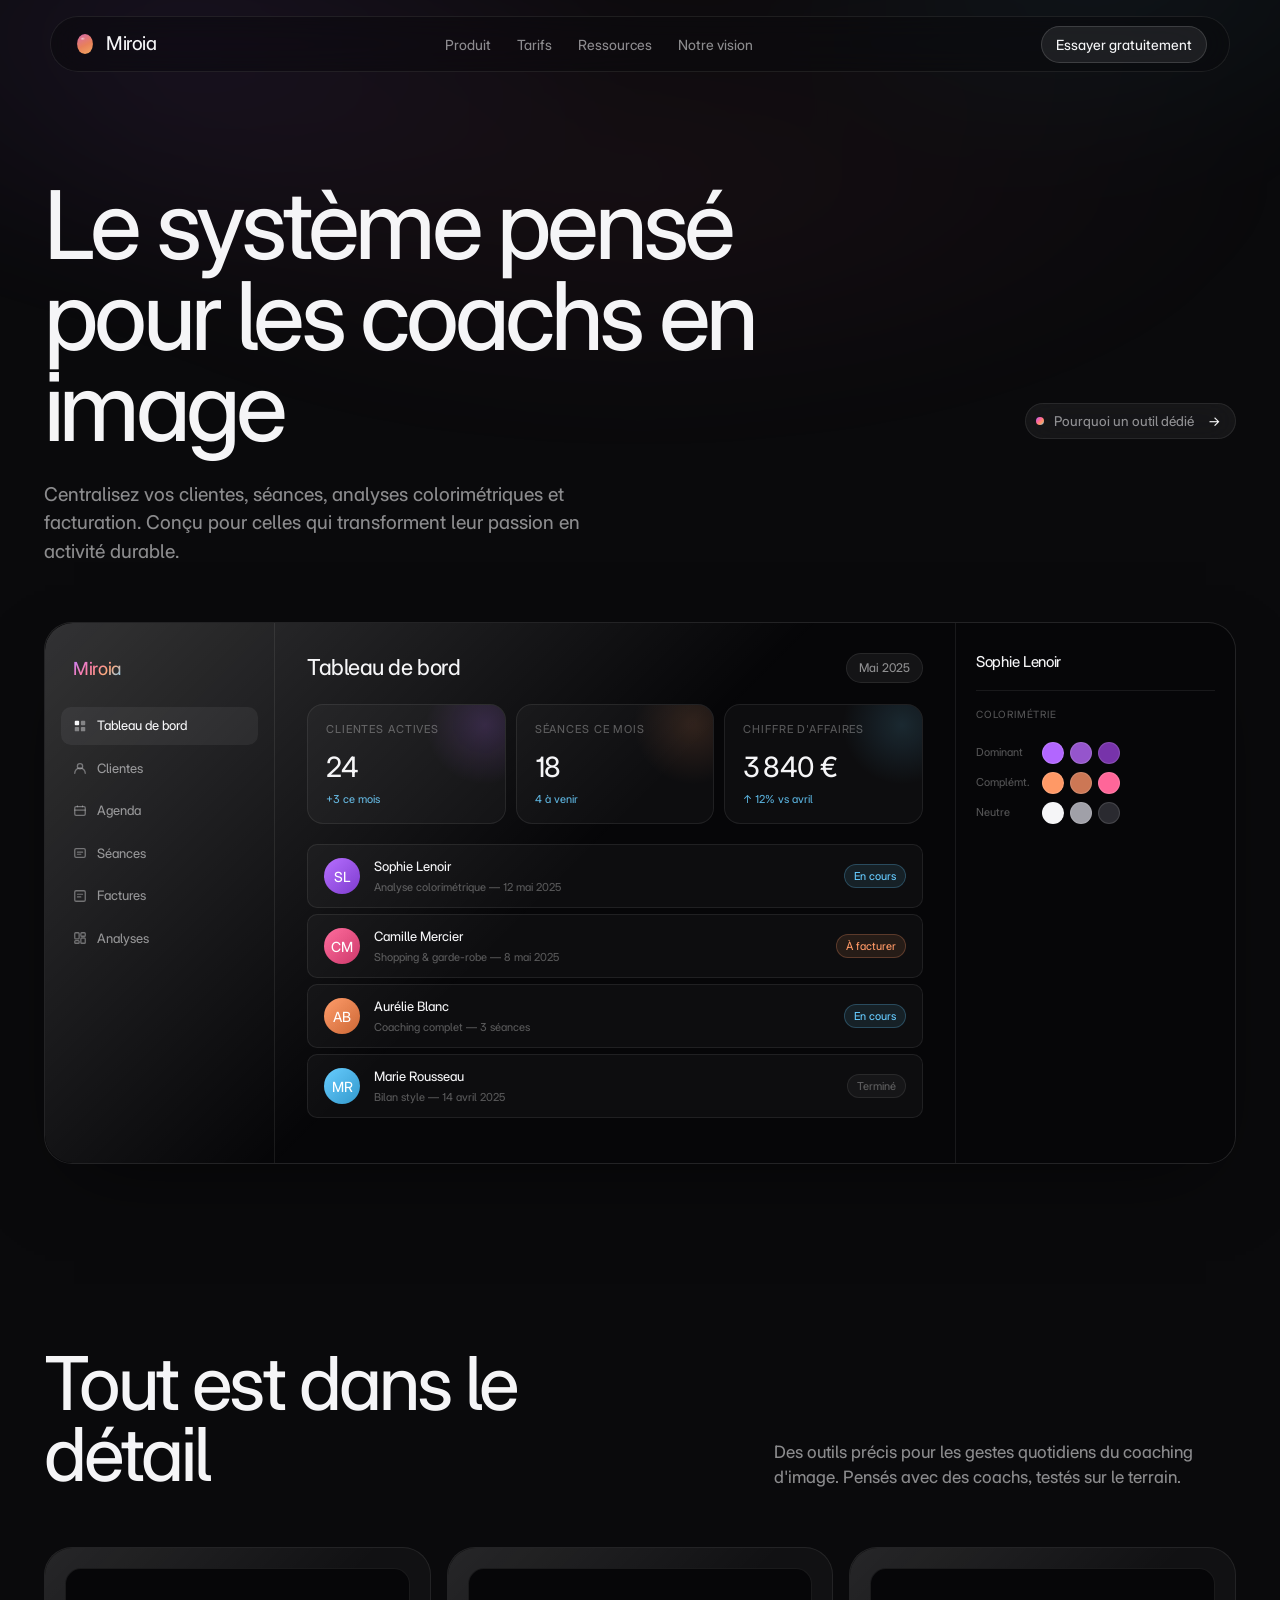
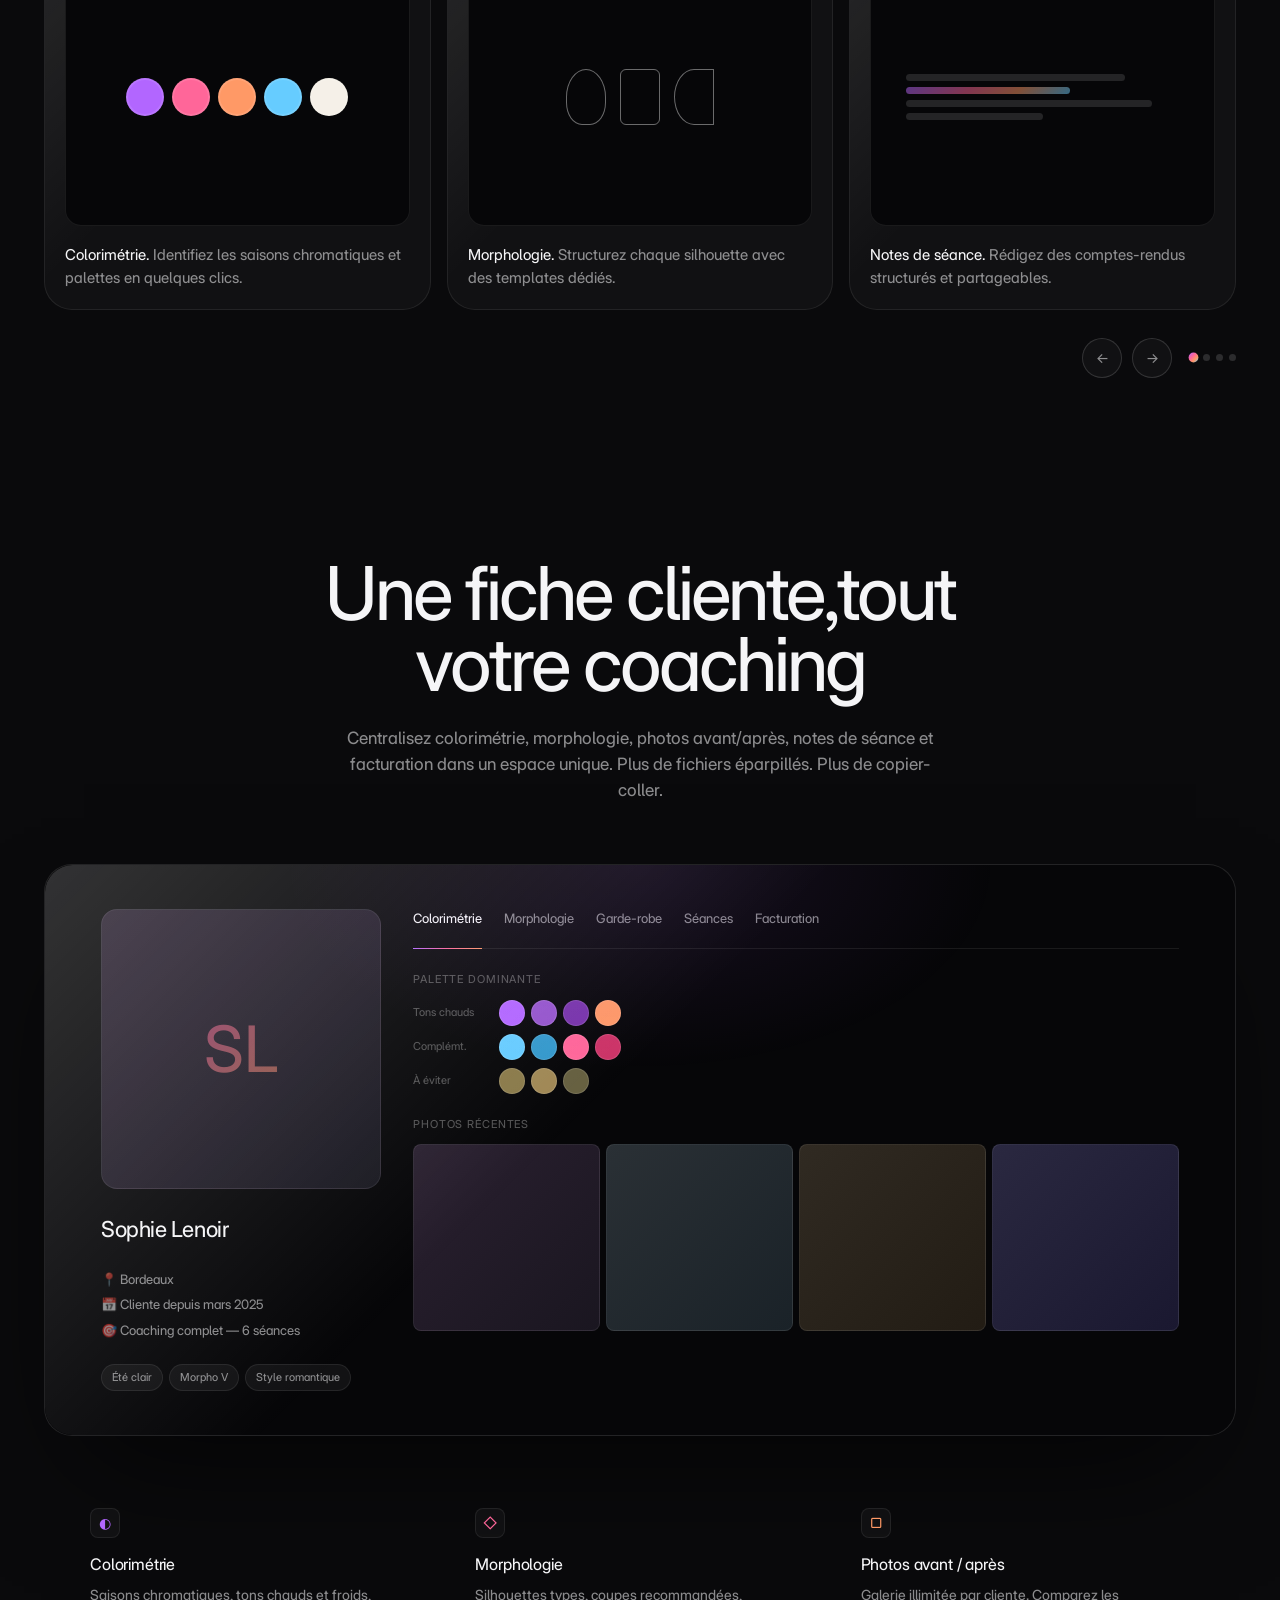
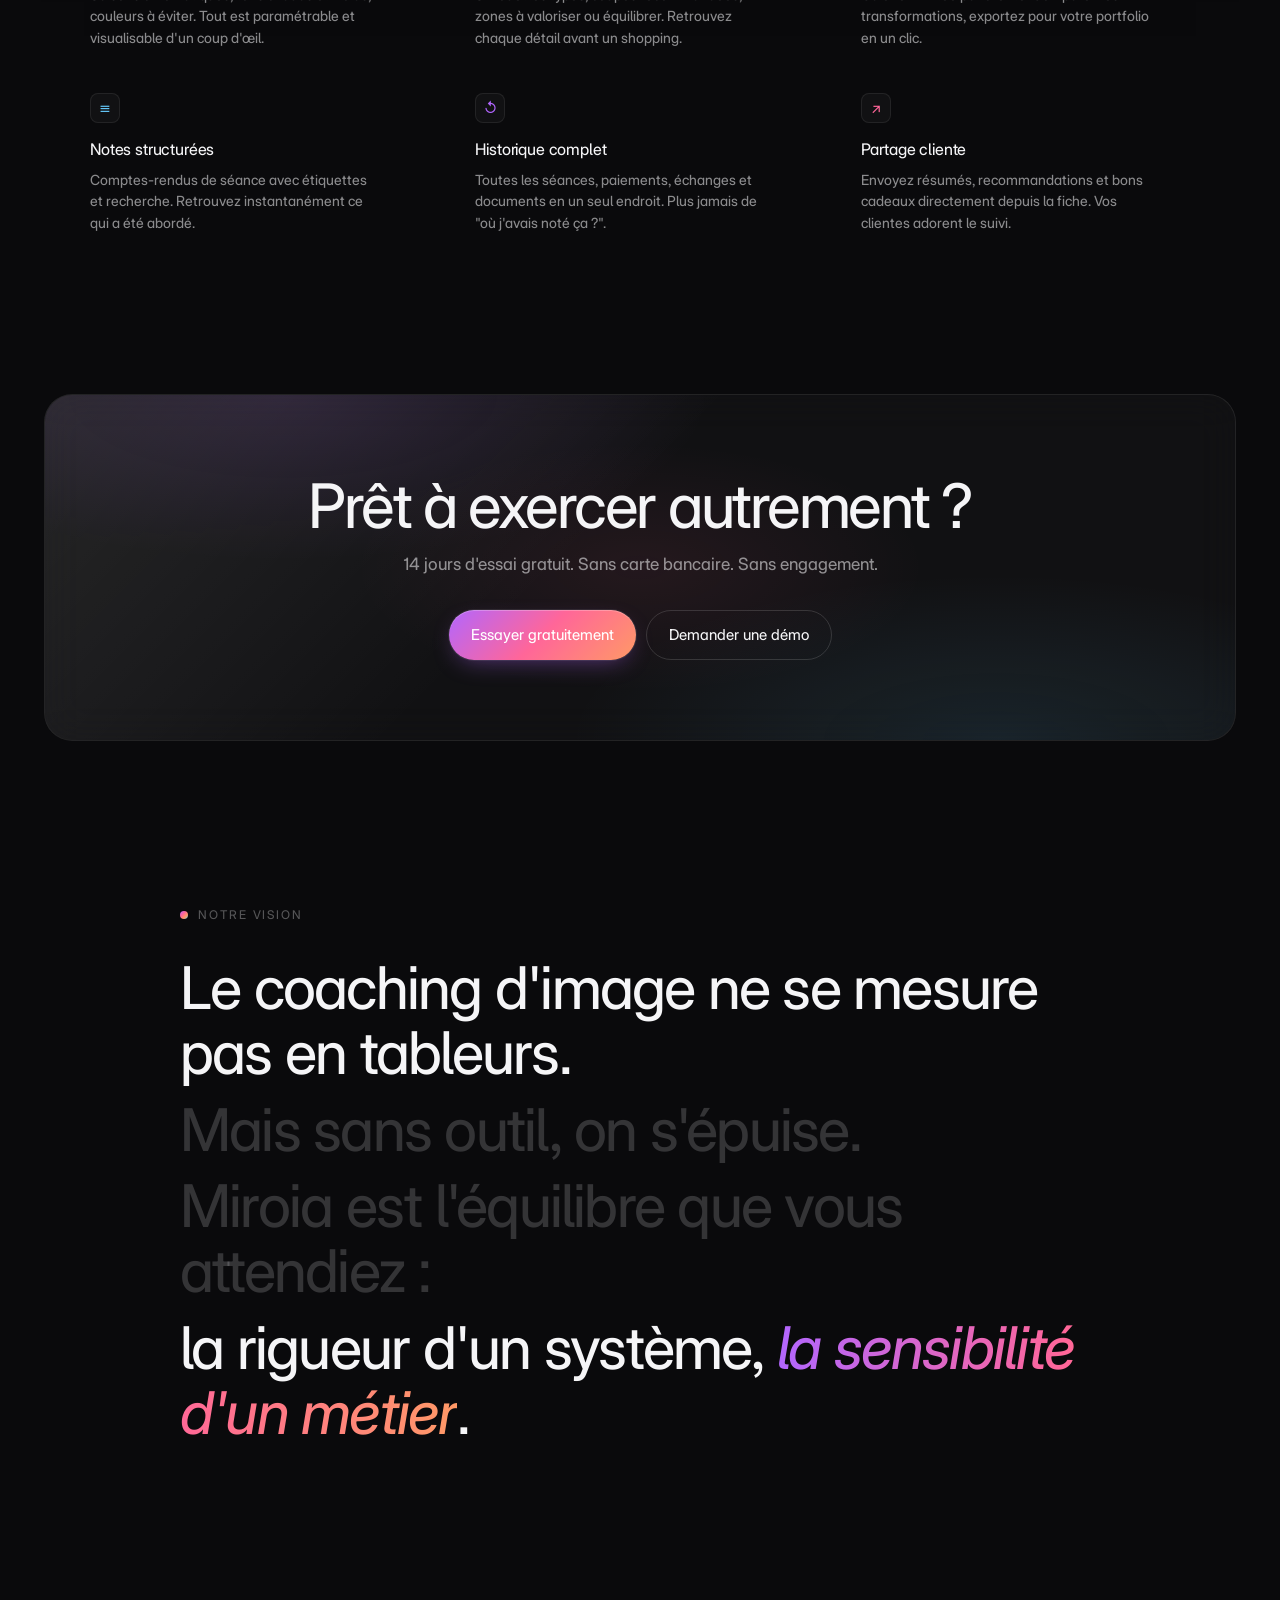
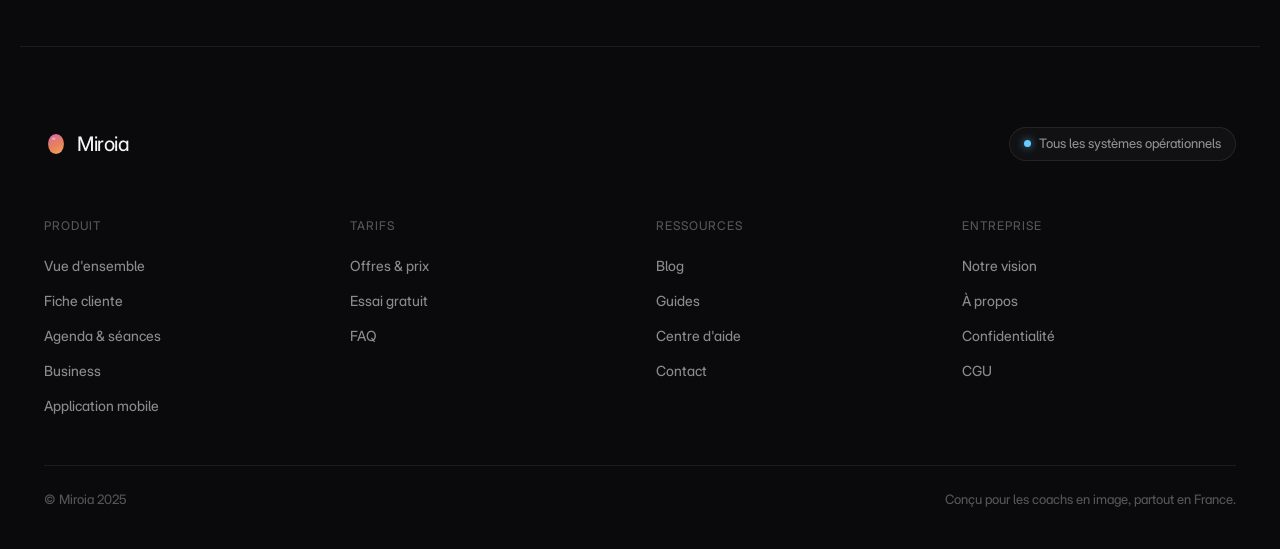
==== commit 84d71e0b: "Add files via upload" ====
--- a/index.html
+++ b/index.html
@@ -546,33 +546,6 @@
   <script src="animations.js"></script>
 
   <script>
-    // ============ SPOTLIGHT — FICHE CLIENTE SCALE ============
-    (() => {
-      const panel  = document.querySelector('.spotlight__visual .spotlight__panel');
-      const visual = document.querySelector('.spotlight__visual');
-      if (!panel || !visual) return;
-
-      const NATURAL_W = 700;
-
-      function scaleSpotlight() {
-        if (window.innerWidth > 740) {
-          panel.style.width = ''; panel.style.transform = '';
-          visual.style.height = '';
-          return;
-        }
-        panel.style.transform = 'none';
-        panel.style.width = NATURAL_W + 'px';
-        const h = panel.offsetHeight;
-        const s = visual.offsetWidth / NATURAL_W;
-        panel.style.transformOrigin = 'top left';
-        panel.style.transform = `scale(${s})`;
-        visual.style.height = Math.round(h * s) + 'px';
-      }
-
-      scaleSpotlight();
-      window.addEventListener('resize', scaleSpotlight, { passive: true });
-    })();
-
     // ============ CRM MOCKUP — SCALE TO FIT MOBILE ============
     (() => {
       const mock   = document.querySelector('.crm-mock');
--- a/styles.css
+++ b/styles.css
@@ -1661,10 +1661,9 @@
 .product-section__visual-inner {
   background: var(--color-bg-deep);
   padding: 32px 40px;
-  min-height: 400px;
-  display: flex;
-  align-items: center;
-  justify-content: center;
+  display: flex;
+  align-items: flex-start;     /* no vertical centering — content determines height */
+  justify-content: flex-start;
   position: relative;
 }
 .product-section__features {
@@ -2018,21 +2017,21 @@
   .faq-item summary { font-size: 15px; padding: 18px 4px; }
 
   /* ── Product visual scale (JS injects transform) ── */
-  /* Remove padding/centering so transform-origin: top left works cleanly */
+  /* 12px padding gives breathing room between outer border and inner content.
+     JS uses (containerWidth - 24) as the available width for the scale. */
   .product-section__visual-inner {
-    padding: 0;
+    padding: 12px;
     min-height: 0;
     align-items: flex-start;
     justify-content: flex-start;
     overflow: hidden;
   }
-  /* Spotlight fiche cliente on index.html */
+  /* Spotlight fiche cliente — vertical 1-col layout on mobile, no scale JS */
   .spotlight__visual {
     overflow: hidden;
     transform: none; /* remove perspective tilt on mobile */
   }
-  /* Scale targets — JS sets width + transform */
-  .spotlight__panel,
+  /* Scale targets — JS sets width + transform (agenda + invoice only) */
   .pv-agenda,
   .pv-invoice {
     transform-origin: top left;
@@ -2041,6 +2040,8 @@
   /* Undo the 1-col collapse set at 1099px — we want the 2-col kept for scaling */
   .pv-agenda  { grid-template-columns: 280px 1fr; }
   .pv-invoice { grid-template-columns: 1fr 280px; }
+  /* Remove forced min-height that creates dead space in the scaled agenda */
+  .pv-agenda__main { min-height: 0; }
 
   /* ── Compare table — horizontal scroll + sticky feature column ── */
   .compare { padding: 0 16px; margin-top: 60px; overflow: hidden; }
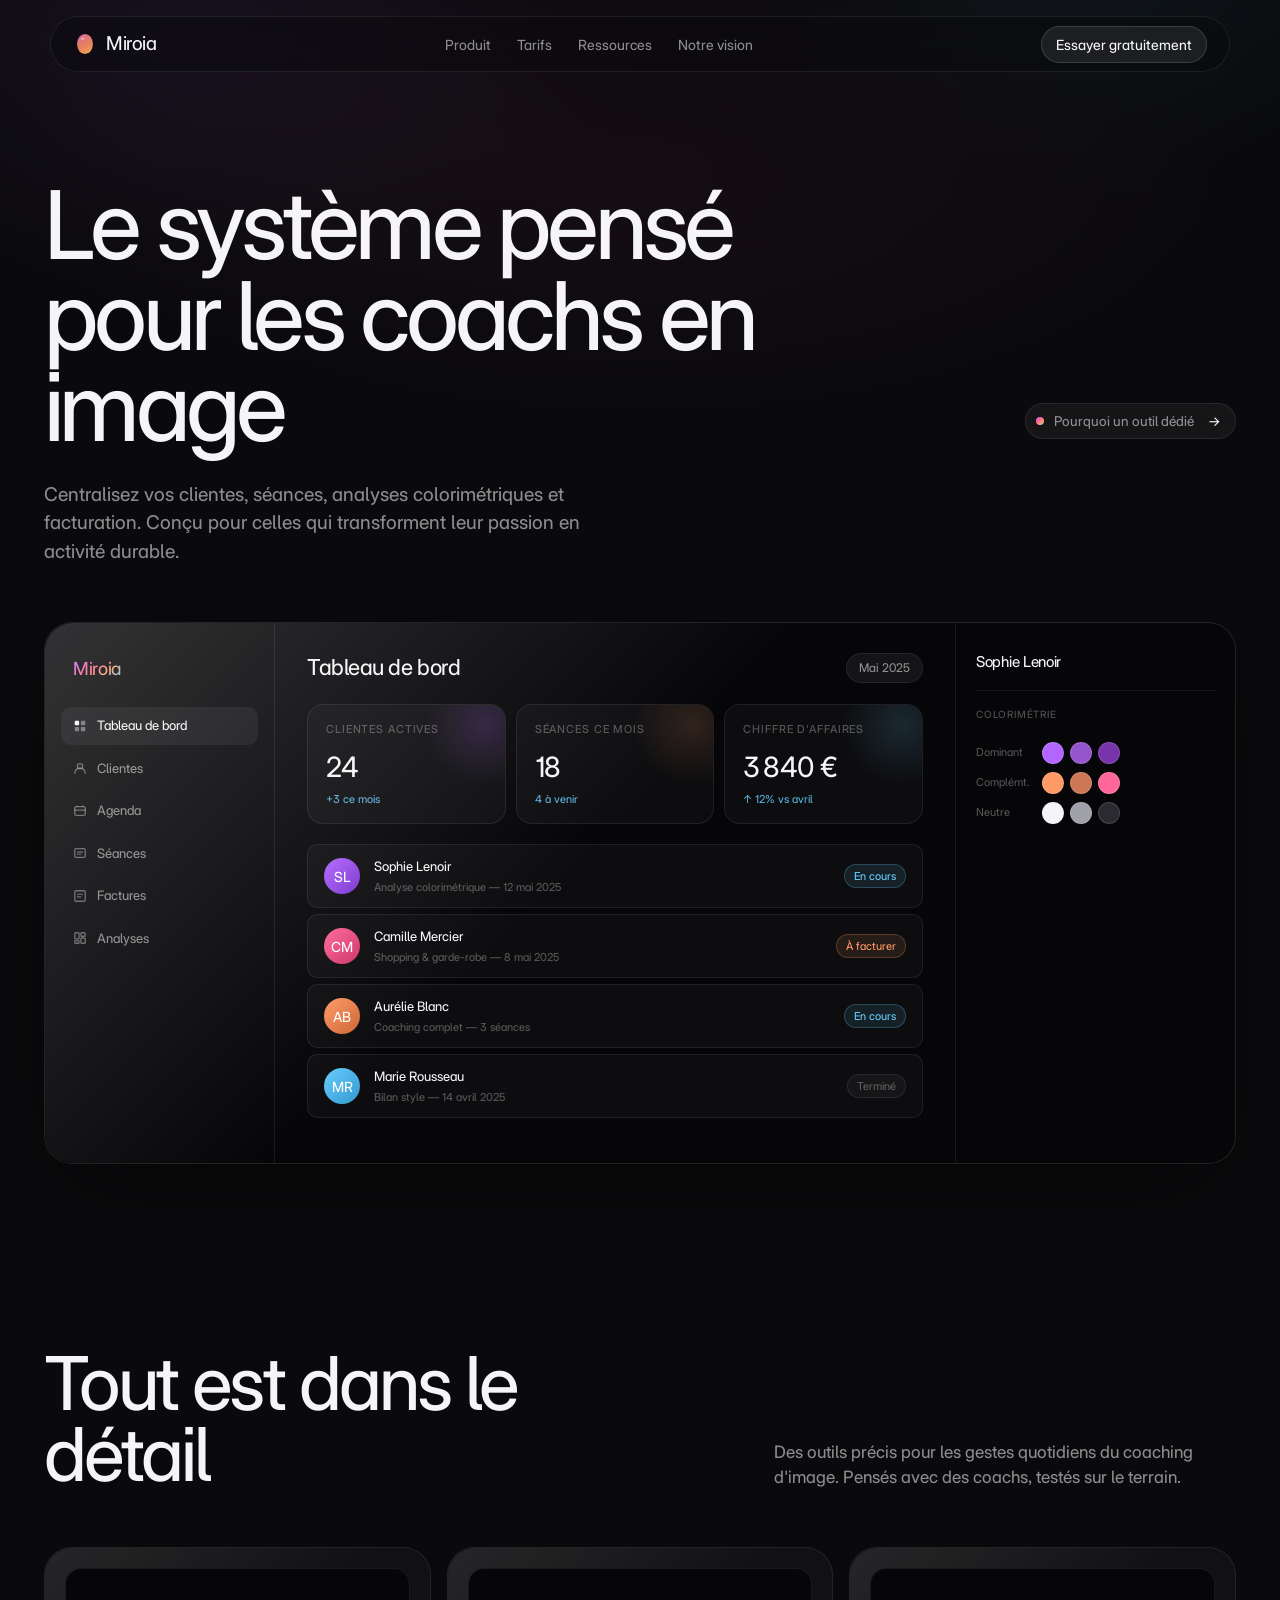
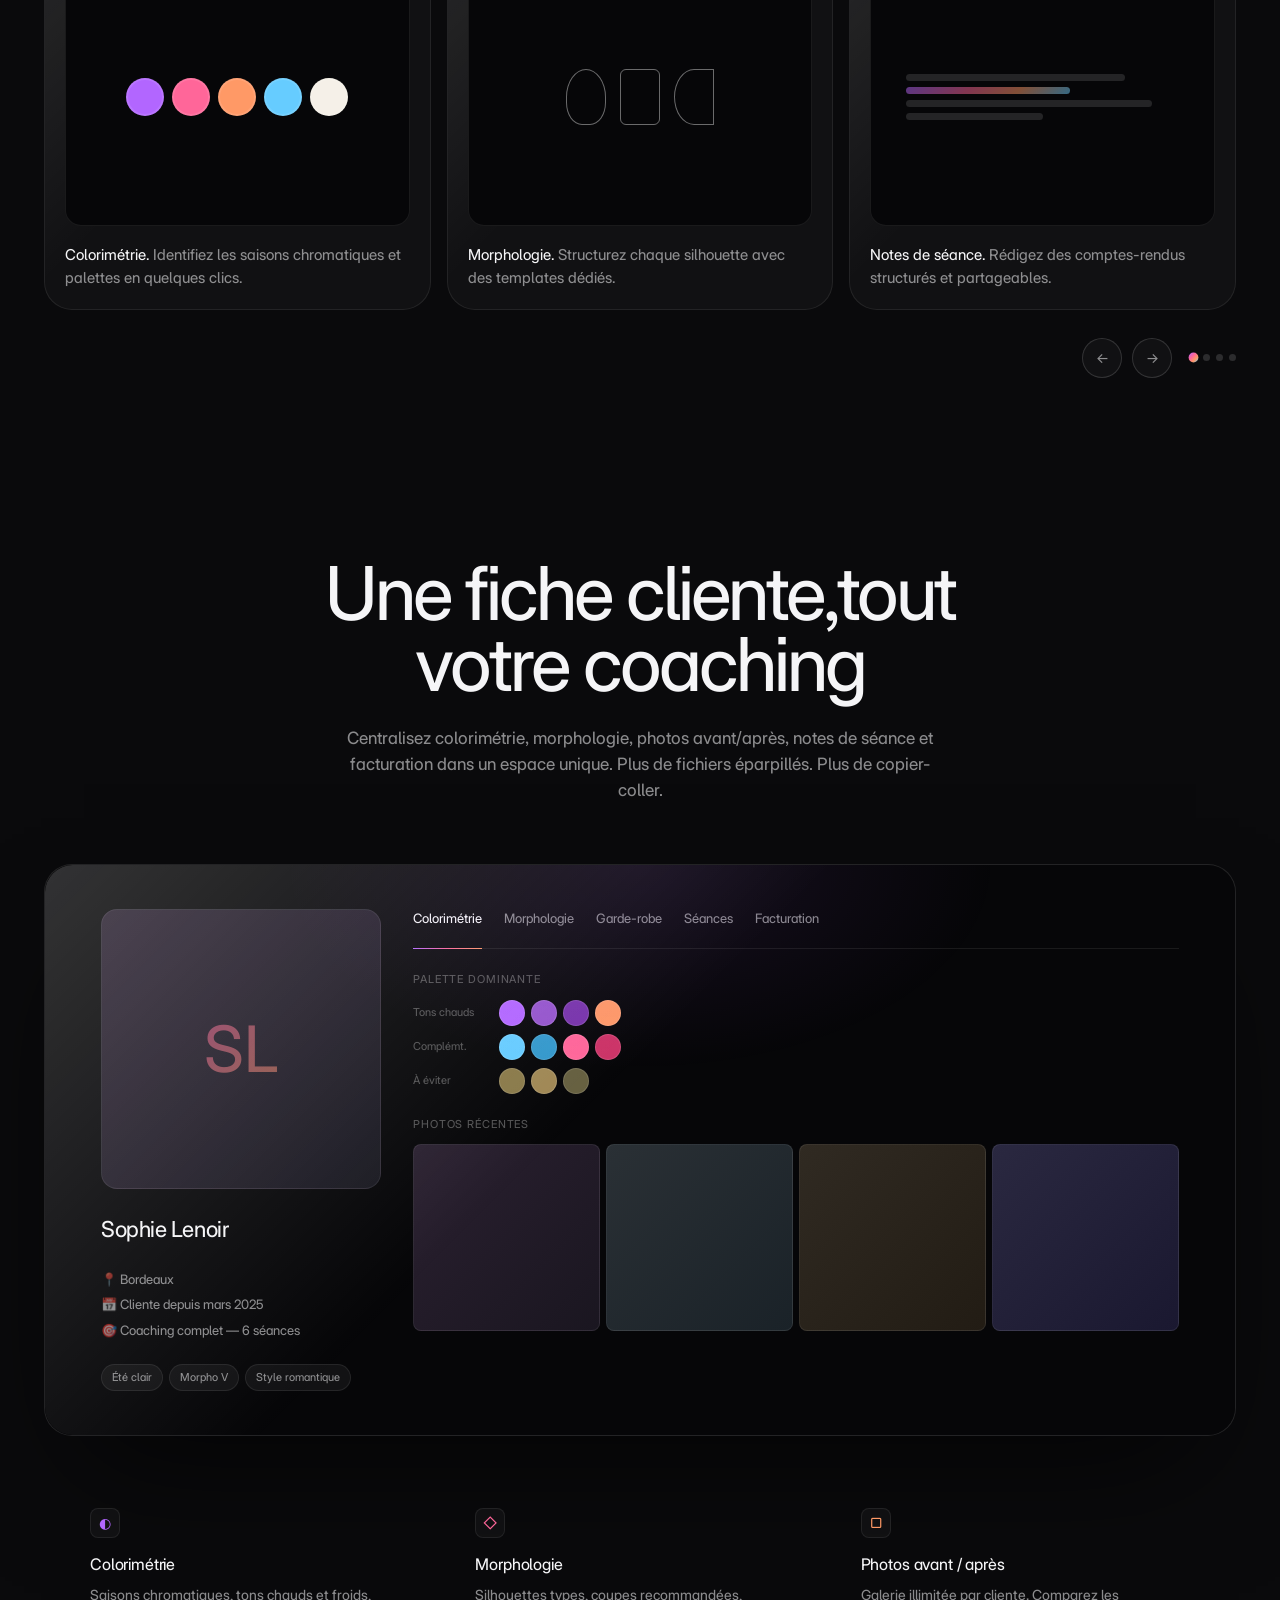
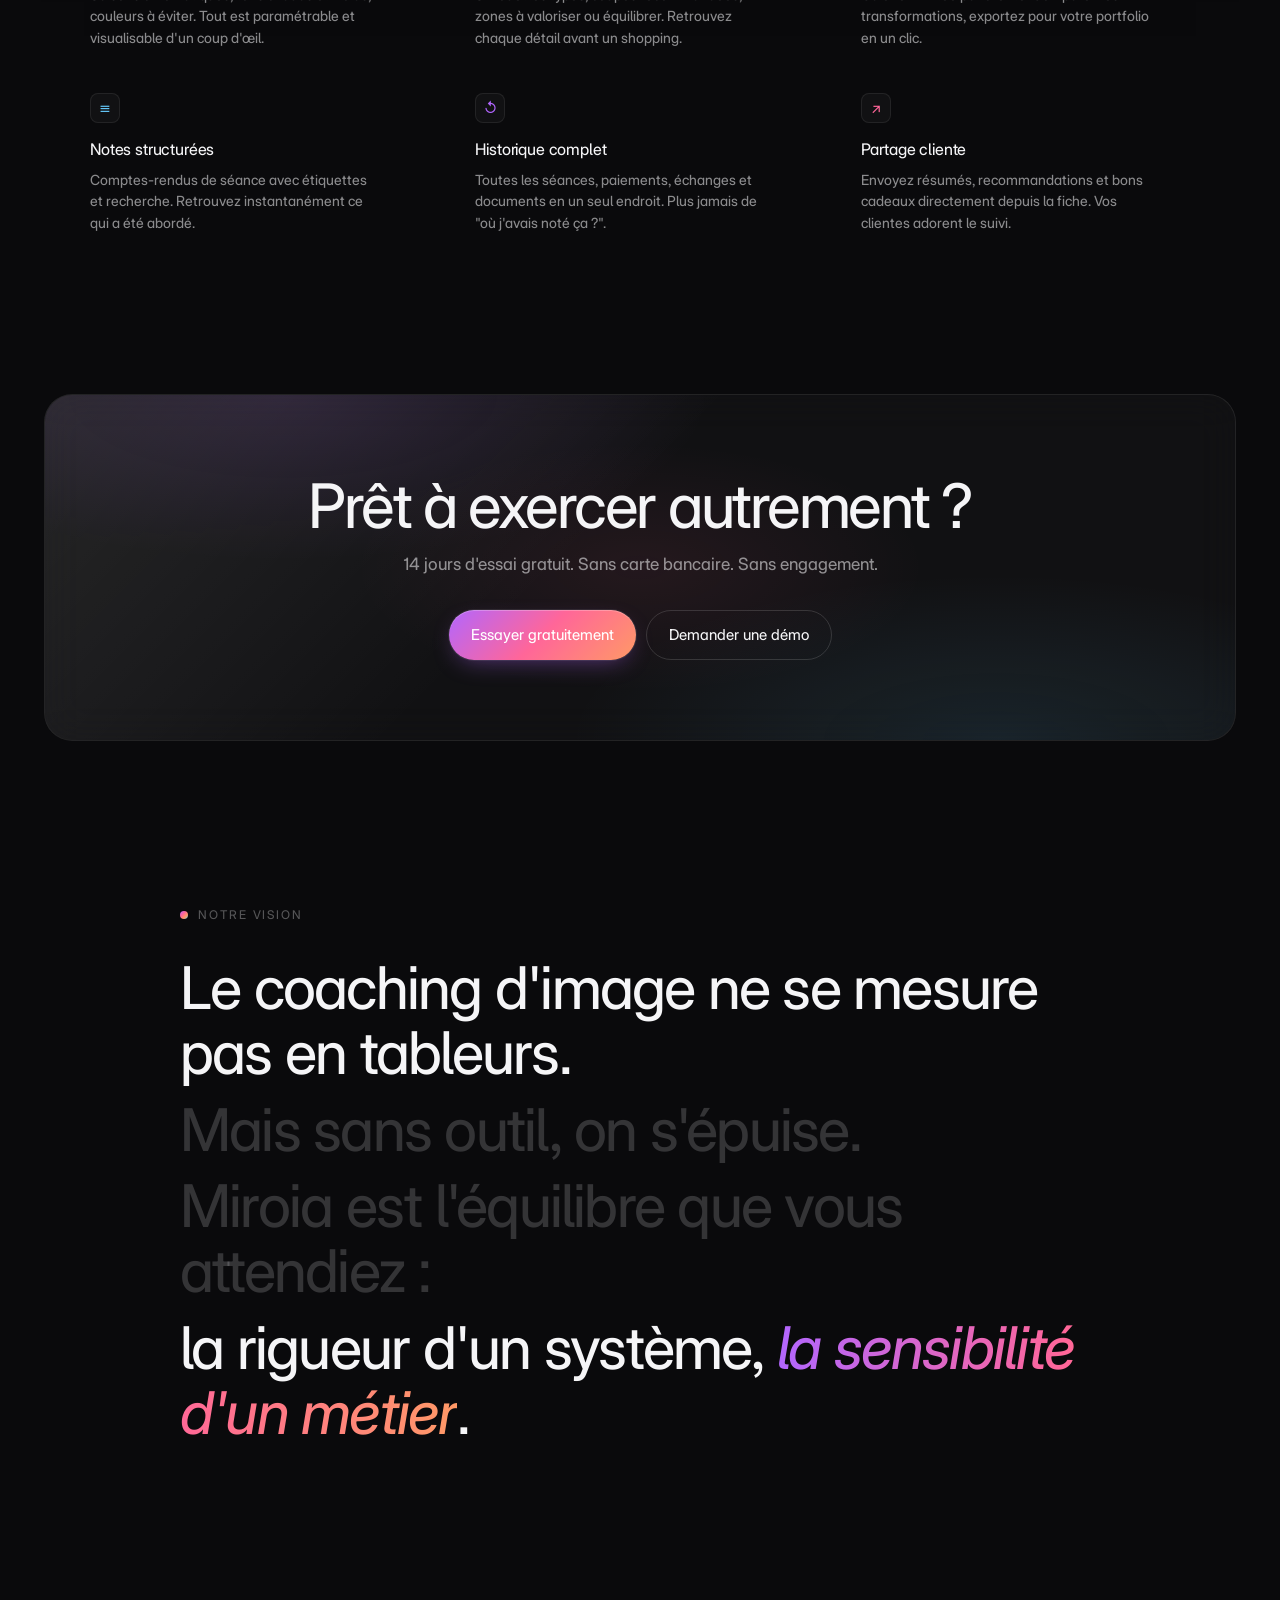
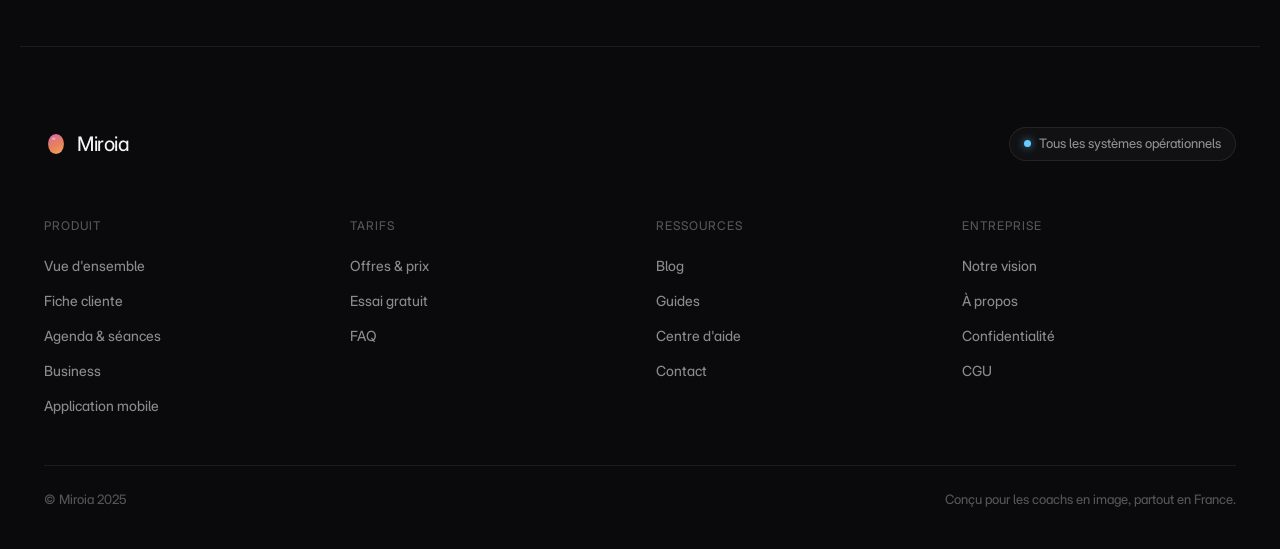
==== commit 555a8117: "Add files via upload" ====
--- a/index.html
+++ b/index.html
@@ -546,6 +546,32 @@
   <script src="animations.js"></script>
 
   <script>
+    // ============ SPOTLIGHT — FICHE CLIENTE SCALE ============
+    // Same pattern as CRM: fc-aside (profile sidebar) hidden via CSS,
+    // fc-main (the data) is what gets scaled — exactly like crm-mock__sidebar hidden.
+    (() => {
+      const panel  = document.querySelector('.spotlight__visual .spotlight__panel');
+      const visual = document.querySelector('.spotlight__visual');
+      if (!panel || !visual) return;
+      const NATURAL_W = 500, PAD = 12;
+
+      function scaleSpotlight() {
+        if (window.innerWidth > 740) {
+          panel.style.width = ''; panel.style.transform = '';
+          visual.style.height = ''; return;
+        }
+        panel.style.transform = 'none';
+        panel.style.width = NATURAL_W + 'px';
+        const h = panel.offsetHeight;
+        const s = (visual.offsetWidth - PAD * 2) / NATURAL_W;
+        panel.style.transformOrigin = 'top left';
+        panel.style.transform = `scale(${s})`;
+        visual.style.height = Math.round(h * s + PAD * 2) + 'px';
+      }
+      scaleSpotlight();
+      window.addEventListener('resize', scaleSpotlight, { passive: true });
+    })();
+
     // ============ CRM MOCKUP — SCALE TO FIT MOBILE ============
     (() => {
       const mock   = document.querySelector('.crm-mock');
--- a/styles.css
+++ b/styles.css
@@ -1152,7 +1152,7 @@
   .section-head__title { font-size: 40px; }
   .spotlight { padding: 80px 16px 40px; }
   .spotlight__title { font-size: 40px; }
-  .spotlight__panel { grid-template-columns: 1fr; padding: 24px; gap: 20px; }
+  .spotlight__panel { grid-template-columns: 1fr; padding: 0; gap: 16px; }
   .spotlight__grid { grid-template-columns: 1fr; gap: 32px; }
   .cta { padding: 56px 24px; margin: 60px 16px 0; width: calc(100% - 32px); }
   .cta__title { font-size: 36px; }
@@ -2026,18 +2026,22 @@
     justify-content: flex-start;
     overflow: hidden;
   }
-  /* Spotlight fiche cliente — vertical 1-col layout on mobile, no scale JS */
+  /* Spotlight — hide profile sidebar (fc-aside) exactly like CRM nav sidebar */
+  .fc-aside { display: none; }
+  /* Spotlight visual: breathing room + clip for the scale */
   .spotlight__visual {
     overflow: hidden;
-    transform: none; /* remove perspective tilt on mobile */
+    transform: none;
+    padding: 12px;
   }
-  /* Scale targets — JS sets width + transform (agenda + invoice only) */
+  /* Scale targets — JS sets width + transform */
+  .spotlight__panel,
   .pv-agenda,
   .pv-invoice {
     transform-origin: top left;
     flex-shrink: 0;
   }
-  /* Undo the 1-col collapse set at 1099px — we want the 2-col kept for scaling */
+  /* Undo the 1-col collapse set at 1099px — keep 2-col for agenda/invoice scaling */
   .pv-agenda  { grid-template-columns: 280px 1fr; }
   .pv-invoice { grid-template-columns: 1fr 280px; }
   /* Remove forced min-height that creates dead space in the scaled agenda */
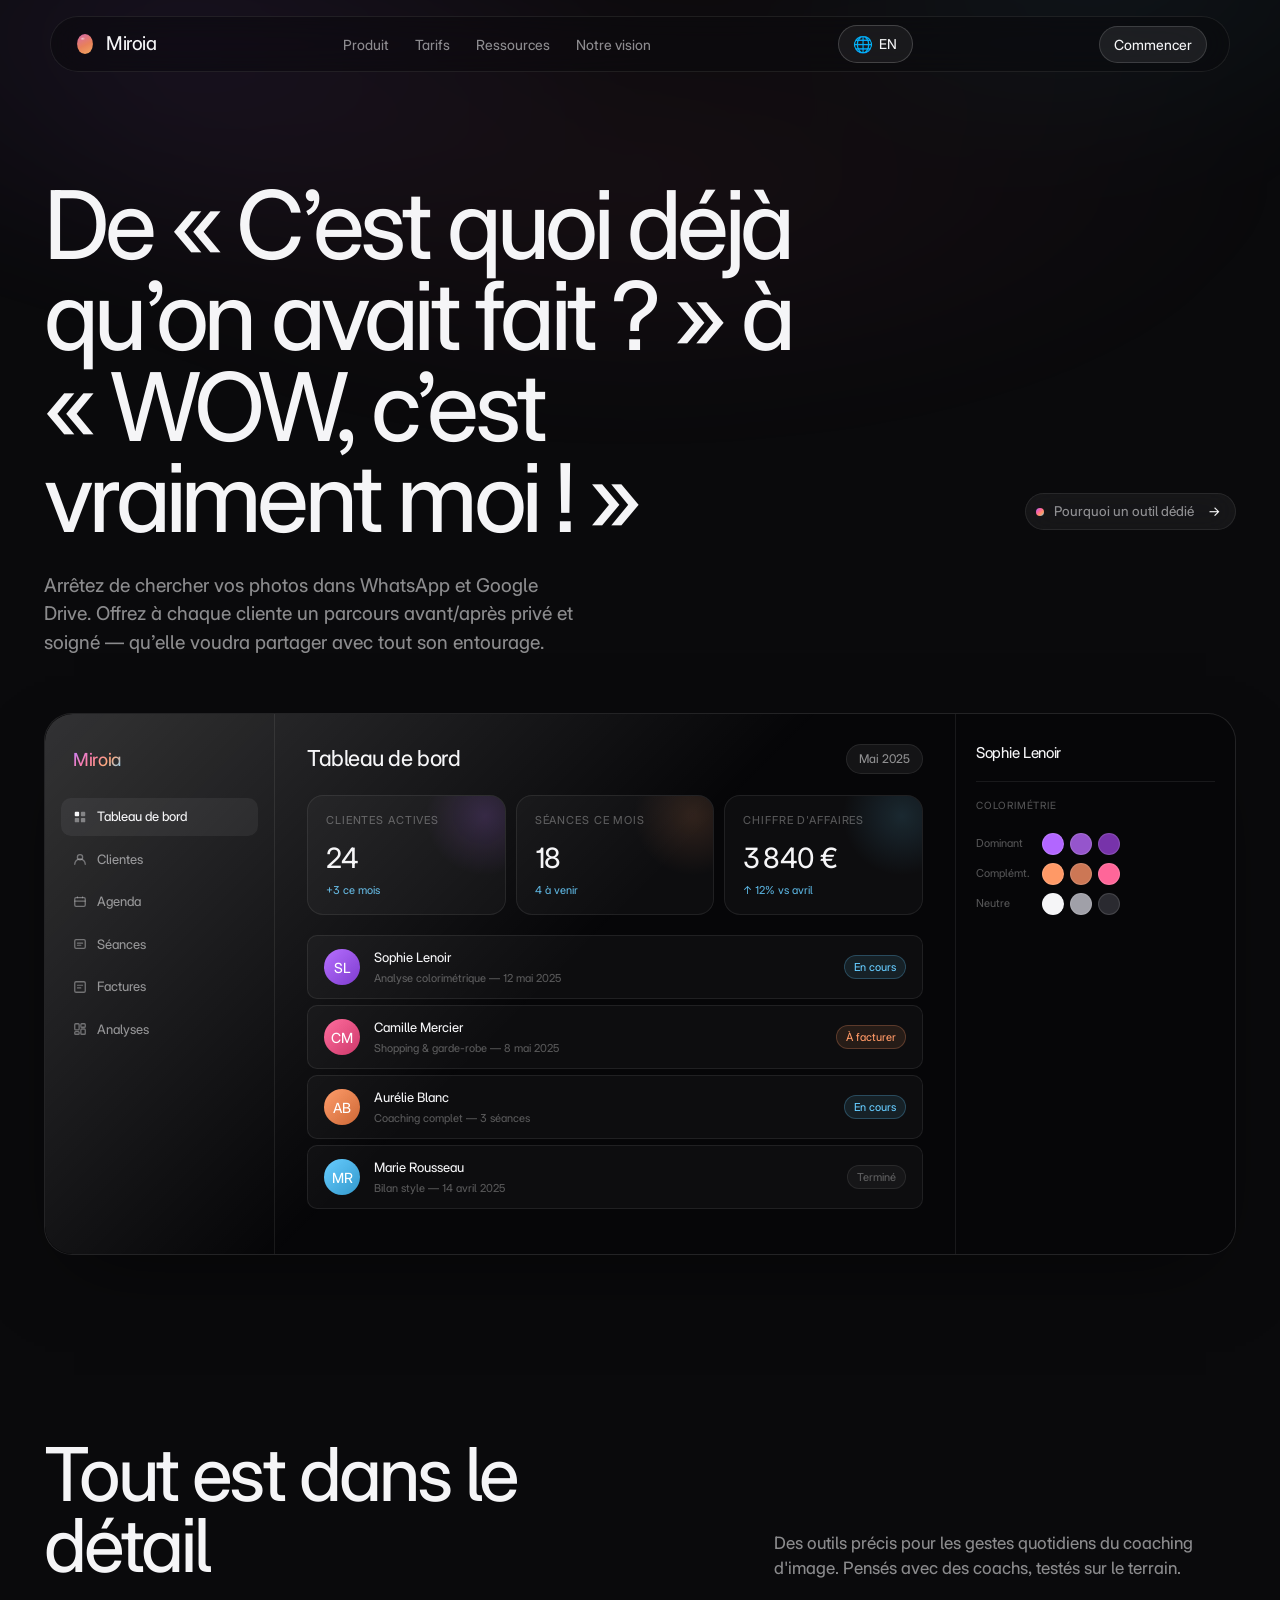
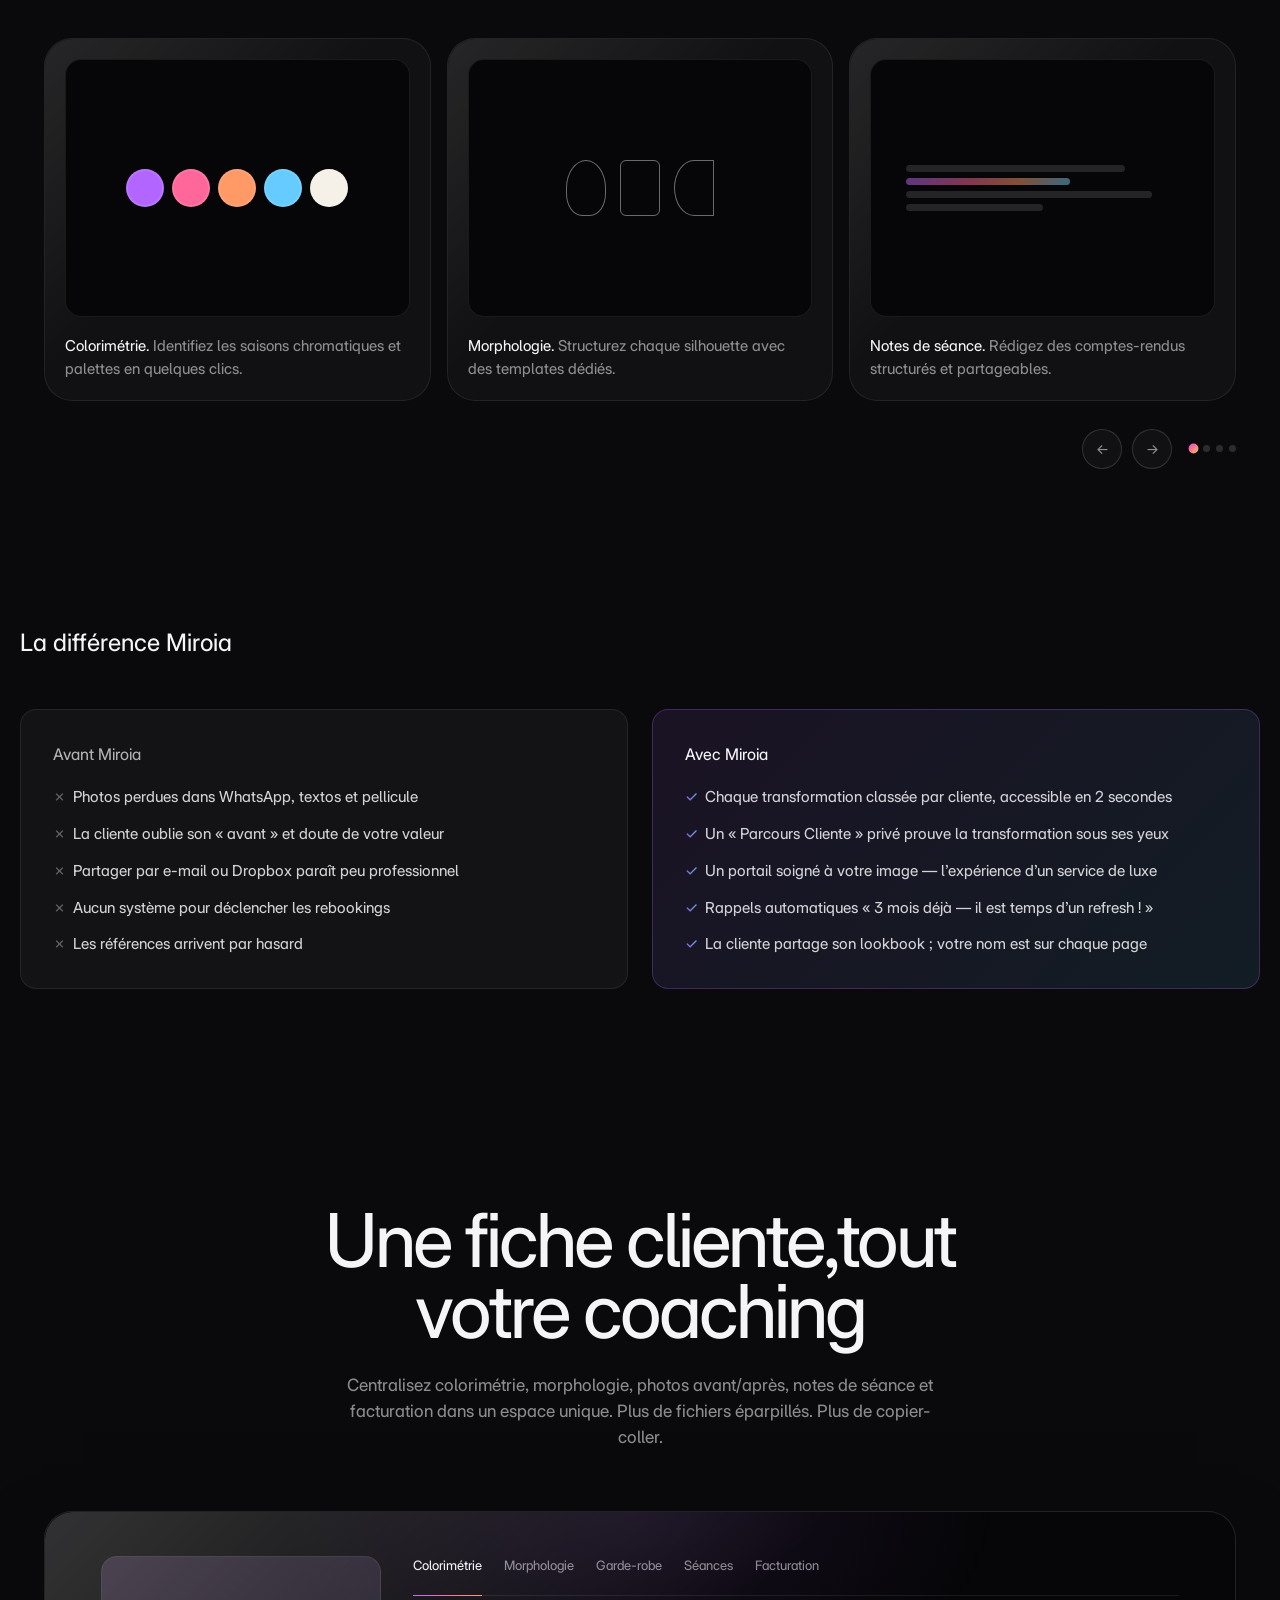
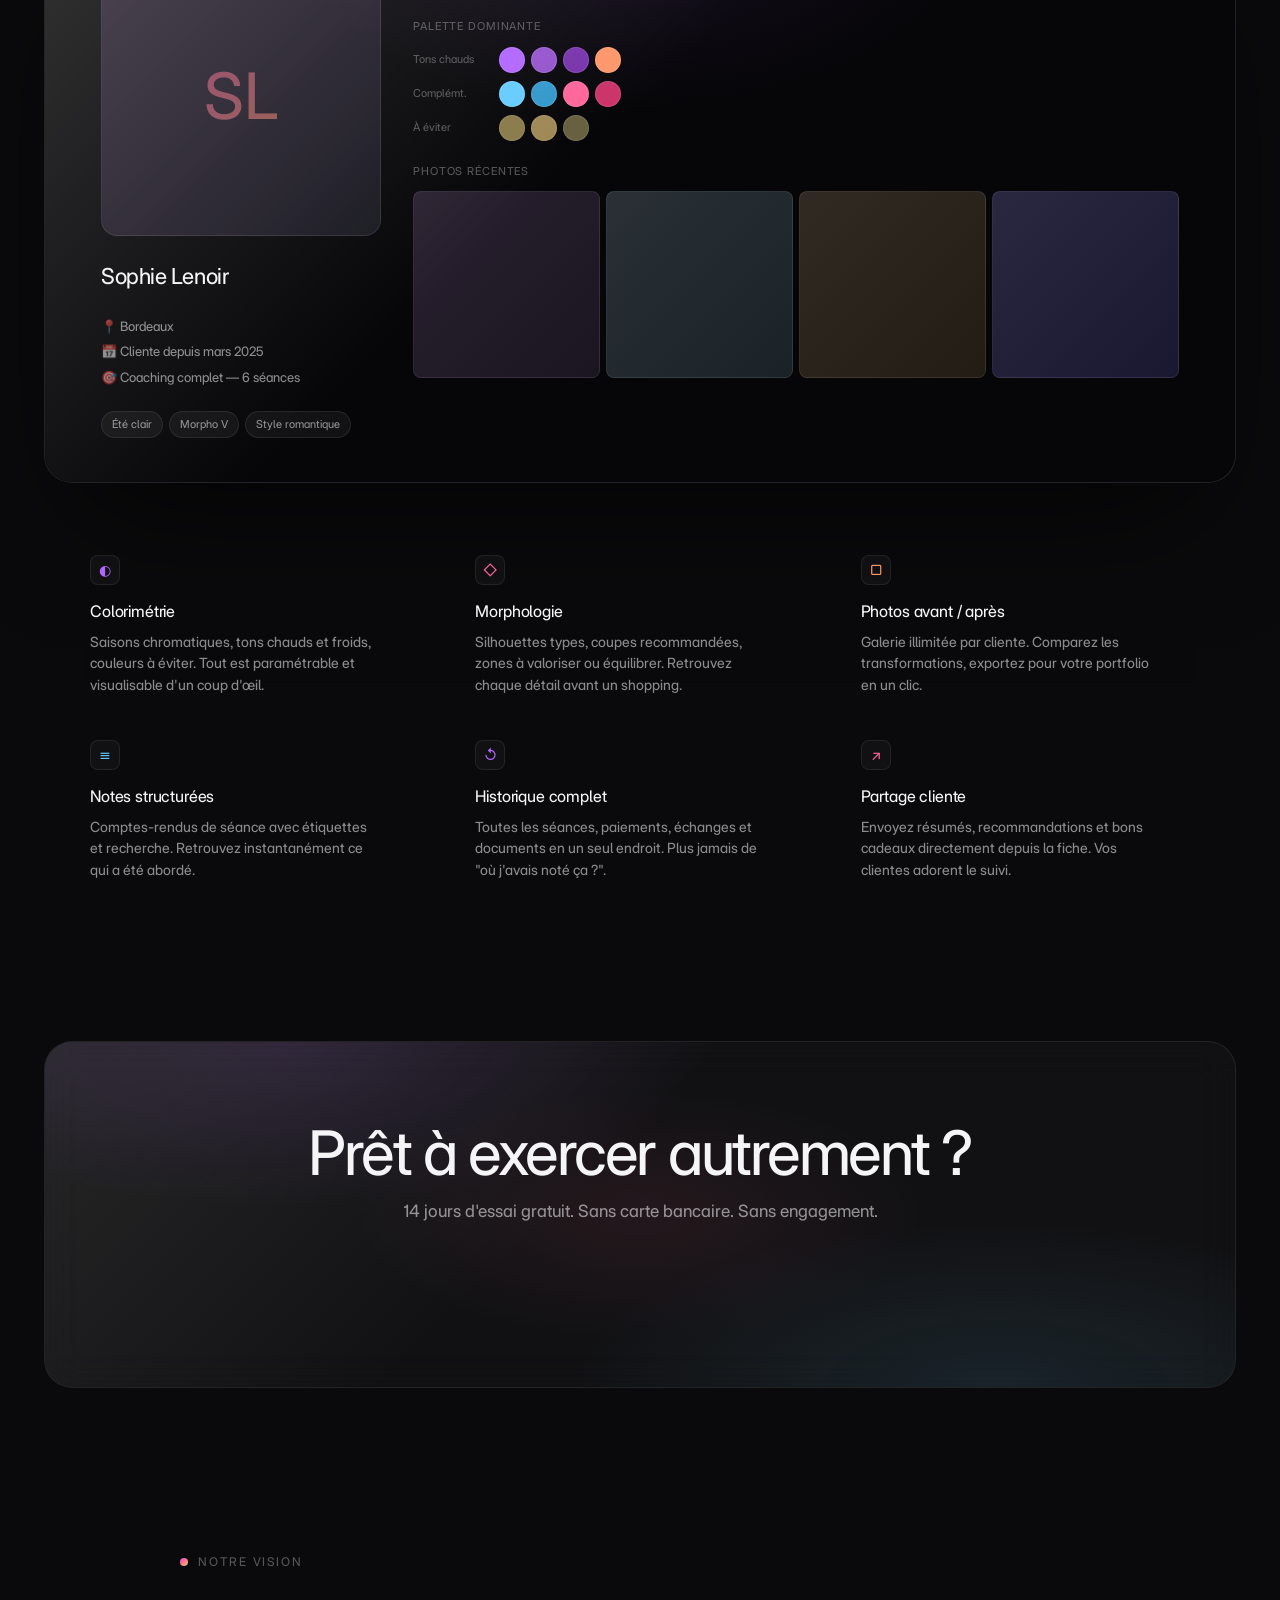
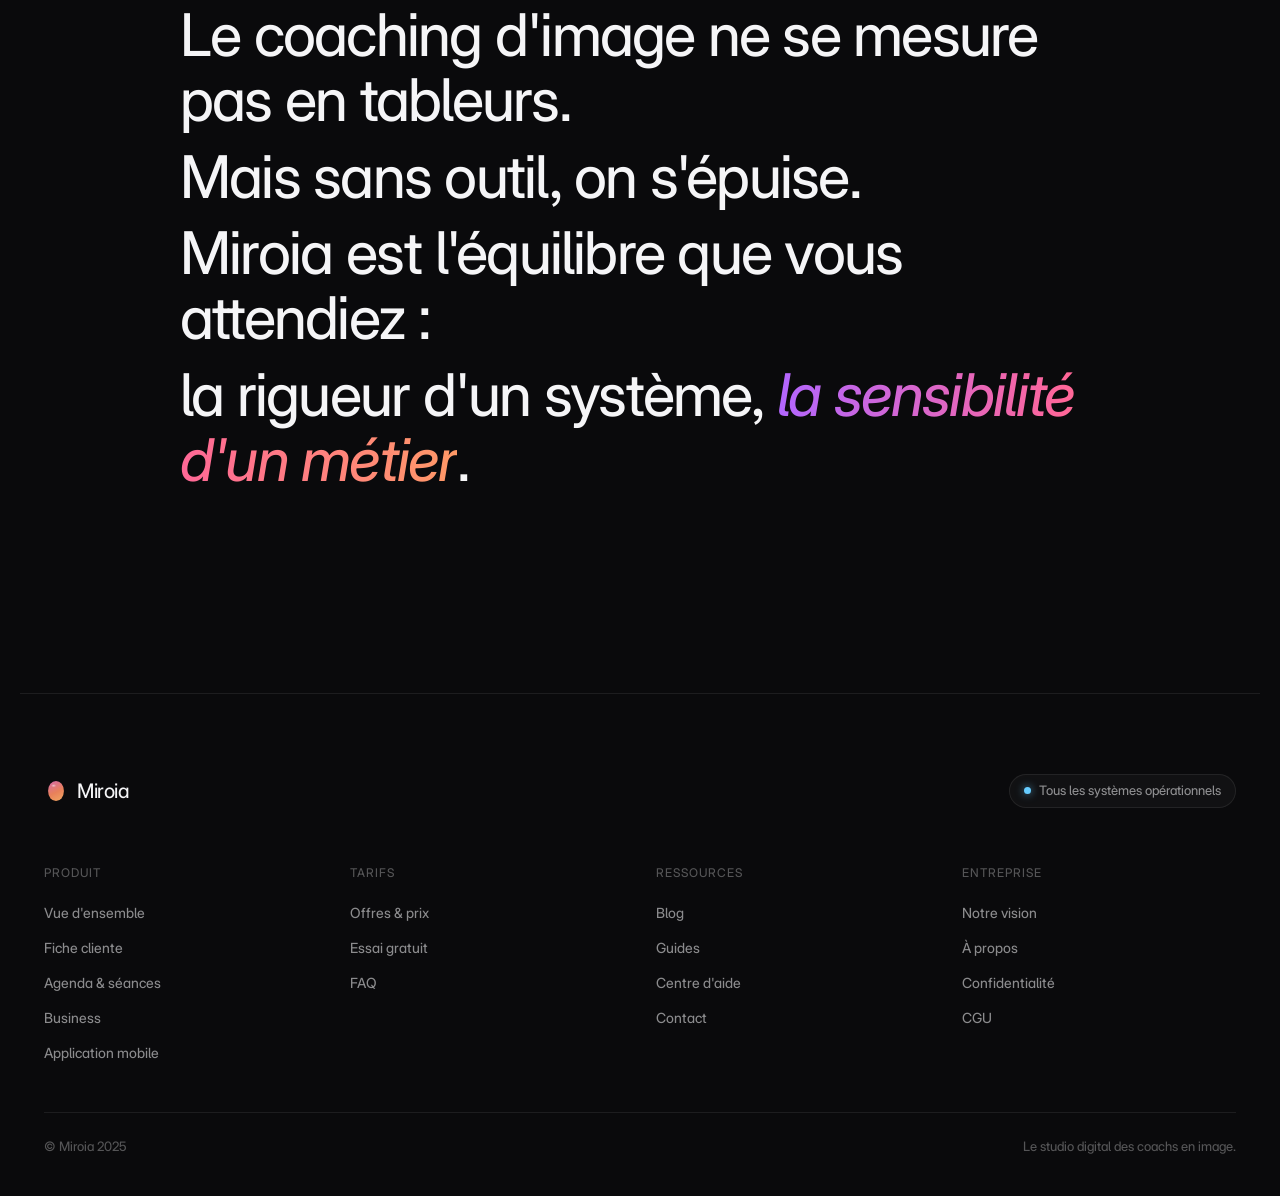
==== commit 5728cd77: "feat: i18n FR/EN toggle + copy repositioning + avant/après section - Add /i18n.js with full FR/EN tr" ====
--- a/index.html
+++ b/index.html
@@ -7,7 +7,7 @@
   <link rel="apple-touch-icon" href="/favicon.svg">
   <meta name="viewport" content="width=device-width, initial-scale=1.0" />
   <title>Miroia — Le système pensé pour les coachs en image</title>
-  <meta name="description" content="Centralisez clientes, séances, analyses et facturation. Le seul CRM conçu spécifiquement pour les coachs en image." />
+  <meta name="description" content="Centralisez clientes, séances, analyses et facturation. La plateforme Miroia conçue spécifiquement pour les coachs en image." />
   <link rel="preconnect" href="https://fonts.googleapis.com">
   <link rel="preconnect" href="https://fonts.gstatic.com" crossorigin>
   <link rel="stylesheet" href="https://rsms.me/inter/inter.css">
@@ -41,12 +41,16 @@
   Miroia
   </a>
       <div class="nav__links">
-        <a href="produit.html">Produit</a>
-        <a href="tarifs.html">Tarifs</a>
-        <a href="ressources.html">Ressources</a>
+        <a href="produit.html" data-i18n="nav.product">Produit</a>
+        <a href="tarifs.html" data-i18n="nav.pricing">Tarifs</a>
+        <a href="ressources.html" data-i18n="nav.resources">Ressources</a>
         <a href="#manifest">Notre vision</a>
       </div>
-      <a class="nav__cta" href="#cta">Essayer gratuitement</a>
+      <button id="lang-toggle" class="lang-toggle" aria-label="Switch language">
+        <span class="lang-globe">🌐</span>
+        <span class="lang-label" data-i18n="nav.lang">EN</span>
+      </button>
+      <a class="nav__cta" href="#cta" data-i18n="nav.cta">Essayer gratuitement</a>
       <button class="nav__burger" aria-label="Ouvrir le menu" aria-expanded="false">
         <span></span><span></span><span></span>
       </button>
@@ -55,12 +59,12 @@
 
   <!-- Mobile nav overlay -->
   <div class="nav__mobile" aria-hidden="true">
-    <a class="nav__mobile__link" href="produit.html">Produit</a>
-    <a class="nav__mobile__link" href="tarifs.html">Tarifs</a>
-    <a class="nav__mobile__link" href="ressources.html">Ressources</a>
+    <a class="nav__mobile__link" href="produit.html" data-i18n="nav.product">Produit</a>
+    <a class="nav__mobile__link" href="tarifs.html" data-i18n="nav.pricing">Tarifs</a>
+    <a class="nav__mobile__link" href="ressources.html" data-i18n="nav.resources">Ressources</a>
     <a class="nav__mobile__link" href="#manifest">Notre vision</a>
     <div class="nav__mobile__sep"></div>
-    <a class="nav__mobile__cta btn btn--prism" href="#cta">Essayer gratuitement</a>
+    <a class="nav__mobile__cta btn btn--prism" href="#cta" data-i18n="nav.cta">Essayer gratuitement</a>
   </div>
 
   <div class="page">
@@ -70,18 +74,18 @@
          ============================================ -->
     <section class="hero">
       <div class="hero__top">
-        <h1 class="hero__title" data-reveal-words>Le système pensé pour les coachs en image</h1>
+        <h1 class="hero__title" data-reveal-words data-i18n="hero.headline">Le système pensé pour les coachs en image</h1>
         <a class="hero__pill" href="#manifest">
           <span class="hero__pill-dot"></span>
           Pourquoi un outil dédié <span class="hero__pill-arrow">→</span>
         </a>
       </div>
-      <p class="hero__sub" data-reveal>
+      <p class="hero__sub" data-reveal data-i18n="hero.sub">
         Centralisez vos clientes, séances, analyses colorimétriques et facturation. Conçu pour celles qui transforment leur passion en activité durable.
       </p>
 
       <div class="hero__visual">
-        <!-- CRM dashboard mockup — replace with real screenshot when ready -->
+        <!-- Studio dashboard mockup — replace with real screenshot when ready -->
         <div class="crm-mock">
 
           <div class="crm-mock__sidebar">
@@ -322,7 +326,39 @@
 
 
     <!-- ============================================
-         SECTION 3 — SPOTLIGHT (Config-inspired)
+         SECTION 3 — AVANT / APRÈS
+         ============================================ -->
+    <section class="section-ba">
+      <div class="container">
+        <h2 class="section-title" data-i18n="ba.title">La différence Miroia</h2>
+        <div class="ba-grid">
+          <div class="ba-col ba-col--before">
+            <div class="ba-col__head" data-i18n="ba.before.head">Avant Miroia</div>
+            <ul class="ba-list">
+              <li data-i18n="ba.1.before">Photos perdues dans WhatsApp, textos et pellicule</li>
+              <li data-i18n="ba.2.before">La cliente oublie son « avant » et doute de votre valeur</li>
+              <li data-i18n="ba.3.before">Partager par e-mail ou Dropbox paraît peu professionnel</li>
+              <li data-i18n="ba.4.before">Aucun système pour déclencher les rebookings</li>
+              <li data-i18n="ba.5.before">Les références arrivent par hasard</li>
+            </ul>
+          </div>
+          <div class="ba-col ba-col--after">
+            <div class="ba-col__head" data-i18n="ba.after.head">Avec Miroia</div>
+            <ul class="ba-list">
+              <li data-i18n="ba.1.after">Chaque transformation classée par cliente, accessible en 2 secondes</li>
+              <li data-i18n="ba.2.after">Un « Parcours Cliente » privé prouve la transformation sous ses yeux</li>
+              <li data-i18n="ba.3.after">Un portail soigné à votre image — l'expérience d'un service de luxe</li>
+              <li data-i18n="ba.4.after">Rappels automatiques « 3 mois déjà — il est temps d'un refresh ! »</li>
+              <li data-i18n="ba.5.after">La cliente partage son lookbook ; votre nom est sur chaque page</li>
+            </ul>
+          </div>
+        </div>
+      </div>
+    </section>
+
+
+    <!-- ============================================
+         SECTION 4 — SPOTLIGHT (Config-inspired)
          ============================================ -->
     <section class="spotlight">
       <div class="spotlight__head">
@@ -535,7 +571,7 @@
 
       <div class="footer__bottom">
         <p>© Miroia 2025</p>
-        <p>Conçu pour les coachs en image, partout en France.</p>
+        <p data-i18n="footer.tagline">Conçu pour les coachs en image, partout en France.</p>
       </div>
     </footer>
 
@@ -543,11 +579,11 @@
 
 
 
-  <script src="animations.js"></script>
+  <script type="module" src="animations.js"></script>
 
   <script>
     // ============ SPOTLIGHT — FICHE CLIENTE SCALE ============
-    // Same pattern as CRM: fc-aside (profile sidebar) hidden via CSS,
+    // Same pattern as studio: fc-aside (profile sidebar) hidden via CSS,
     // fc-main (the data) is what gets scaled — exactly like crm-mock__sidebar hidden.
     (() => {
       const panel  = document.querySelector('.spotlight__visual .spotlight__panel');
@@ -572,7 +608,7 @@
       window.addEventListener('resize', scaleSpotlight, { passive: true });
     })();
 
-    // ============ CRM MOCKUP — SCALE TO FIT MOBILE ============
+    // ============ STUDIO MOCKUP — SCALE TO FIT MOBILE ============
     (() => {
       const mock   = document.querySelector('.crm-mock');
       const visual = document.querySelector('.hero__visual');
--- a/styles.css
+++ b/styles.css
@@ -2500,3 +2500,74 @@
     filter: none !important;
   }
 }
+
+/* ============================================
+   28. LANG TOGGLE
+   ============================================ */
+.lang-toggle {
+  display: inline-flex;
+  align-items: center;
+  gap: 6px;
+  padding: 6px 14px;
+  border: 1px solid rgba(255,255,255,0.18);
+  border-radius: 999px;
+  background: rgba(255,255,255,0.06);
+  color: inherit;
+  font-size: 0.85rem;
+  font-family: inherit;
+  cursor: pointer;
+  transition: background 0.2s, border-color 0.2s;
+  letter-spacing: 0.02em;
+}
+.lang-toggle:hover {
+  background: rgba(255,255,255,0.12);
+  border-color: rgba(255,255,255,0.3);
+}
+.lang-globe { font-size: 1rem; }
+
+/* ============================================
+   29. AVANT / APRÈS SECTION
+   ============================================ */
+.section-ba { padding: 96px 0; }
+.ba-grid {
+  display: grid;
+  grid-template-columns: 1fr 1fr;
+  gap: 24px;
+  margin-top: 48px;
+}
+.ba-col {
+  border-radius: 16px;
+  padding: 32px;
+}
+.ba-col--before {
+  background: rgba(255,255,255,0.04);
+  border: 1px solid rgba(255,255,255,0.08);
+}
+.ba-col--after {
+  background: linear-gradient(135deg,
+    rgba(178,102,255,0.10) 0%,
+    rgba(102,204,255,0.10) 100%);
+  border: 1px solid rgba(178,102,255,0.25);
+}
+.ba-col__head {
+  font-size: 1rem;
+  font-weight: 600;
+  margin-bottom: 20px;
+  opacity: 0.7;
+}
+.ba-col--after .ba-col__head { opacity: 1; }
+.ba-list { list-style: none; padding: 0; margin: 0; display: flex;
+  flex-direction: column; gap: 14px; }
+.ba-list li { font-size: 0.95rem; line-height: 1.5; opacity: 0.85;
+  padding-left: 20px; position: relative; }
+.ba-col--before .ba-list li::before {
+  content: '✗'; position: absolute; left: 0; opacity: 0.4;
+}
+.ba-col--after .ba-list li::before {
+  content: '✓'; position: absolute; left: 0;
+  background: linear-gradient(90deg, #b266ff, #66ccff);
+  -webkit-background-clip: text; -webkit-text-fill-color: transparent;
+}
+@media (max-width: 768px) {
+  .ba-grid { grid-template-columns: 1fr; }
+}
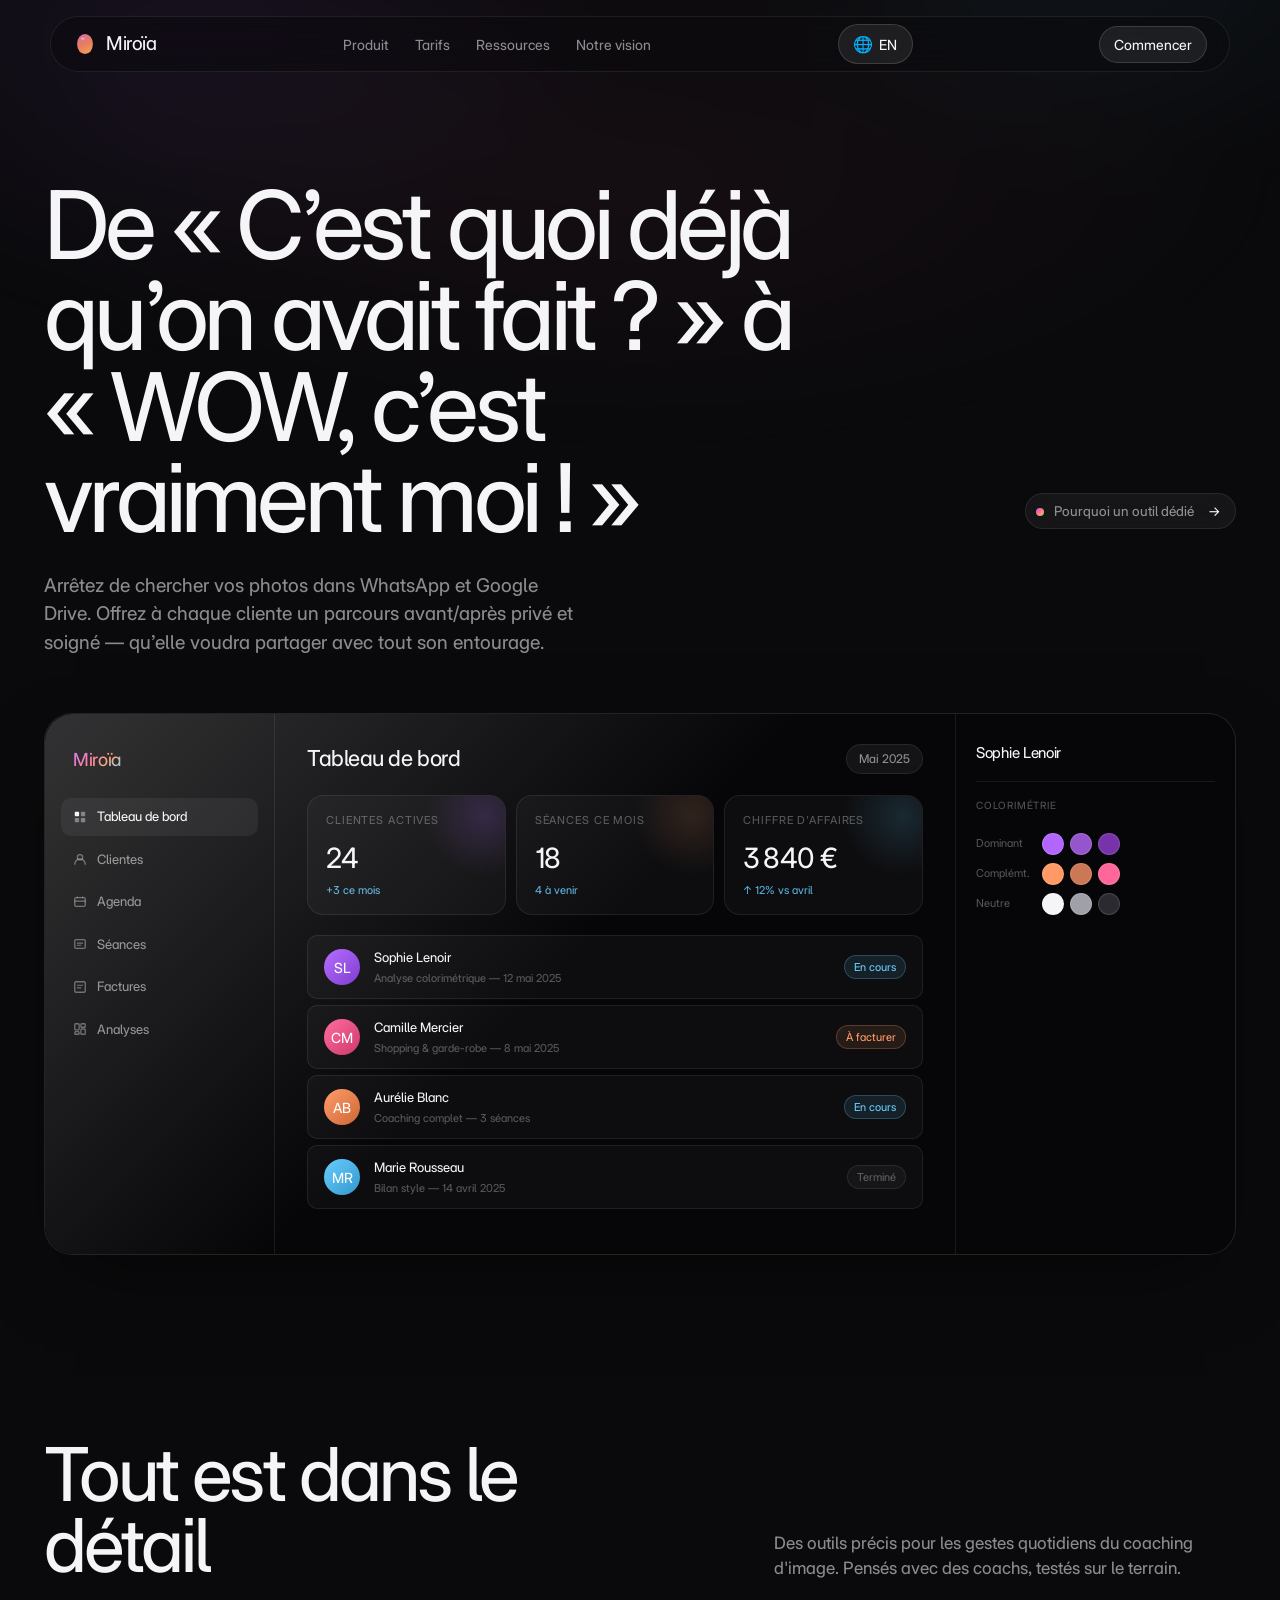
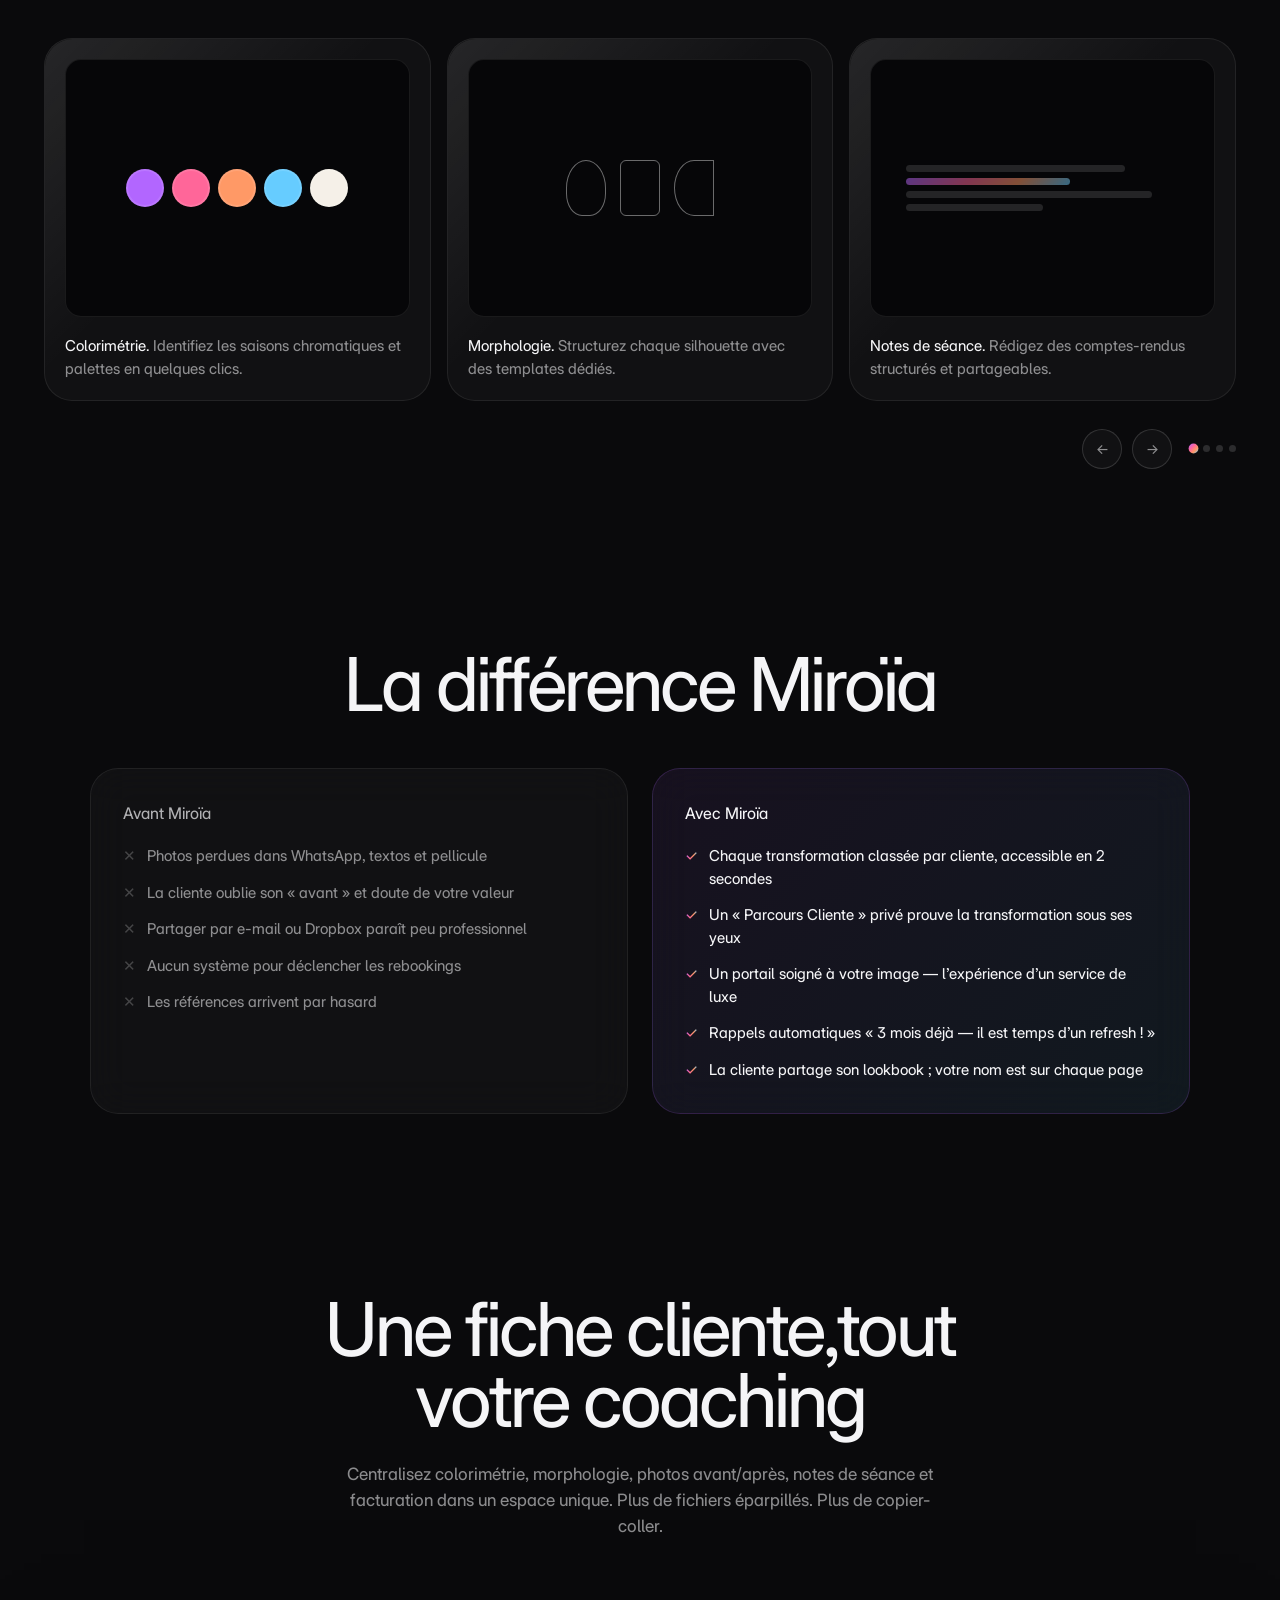
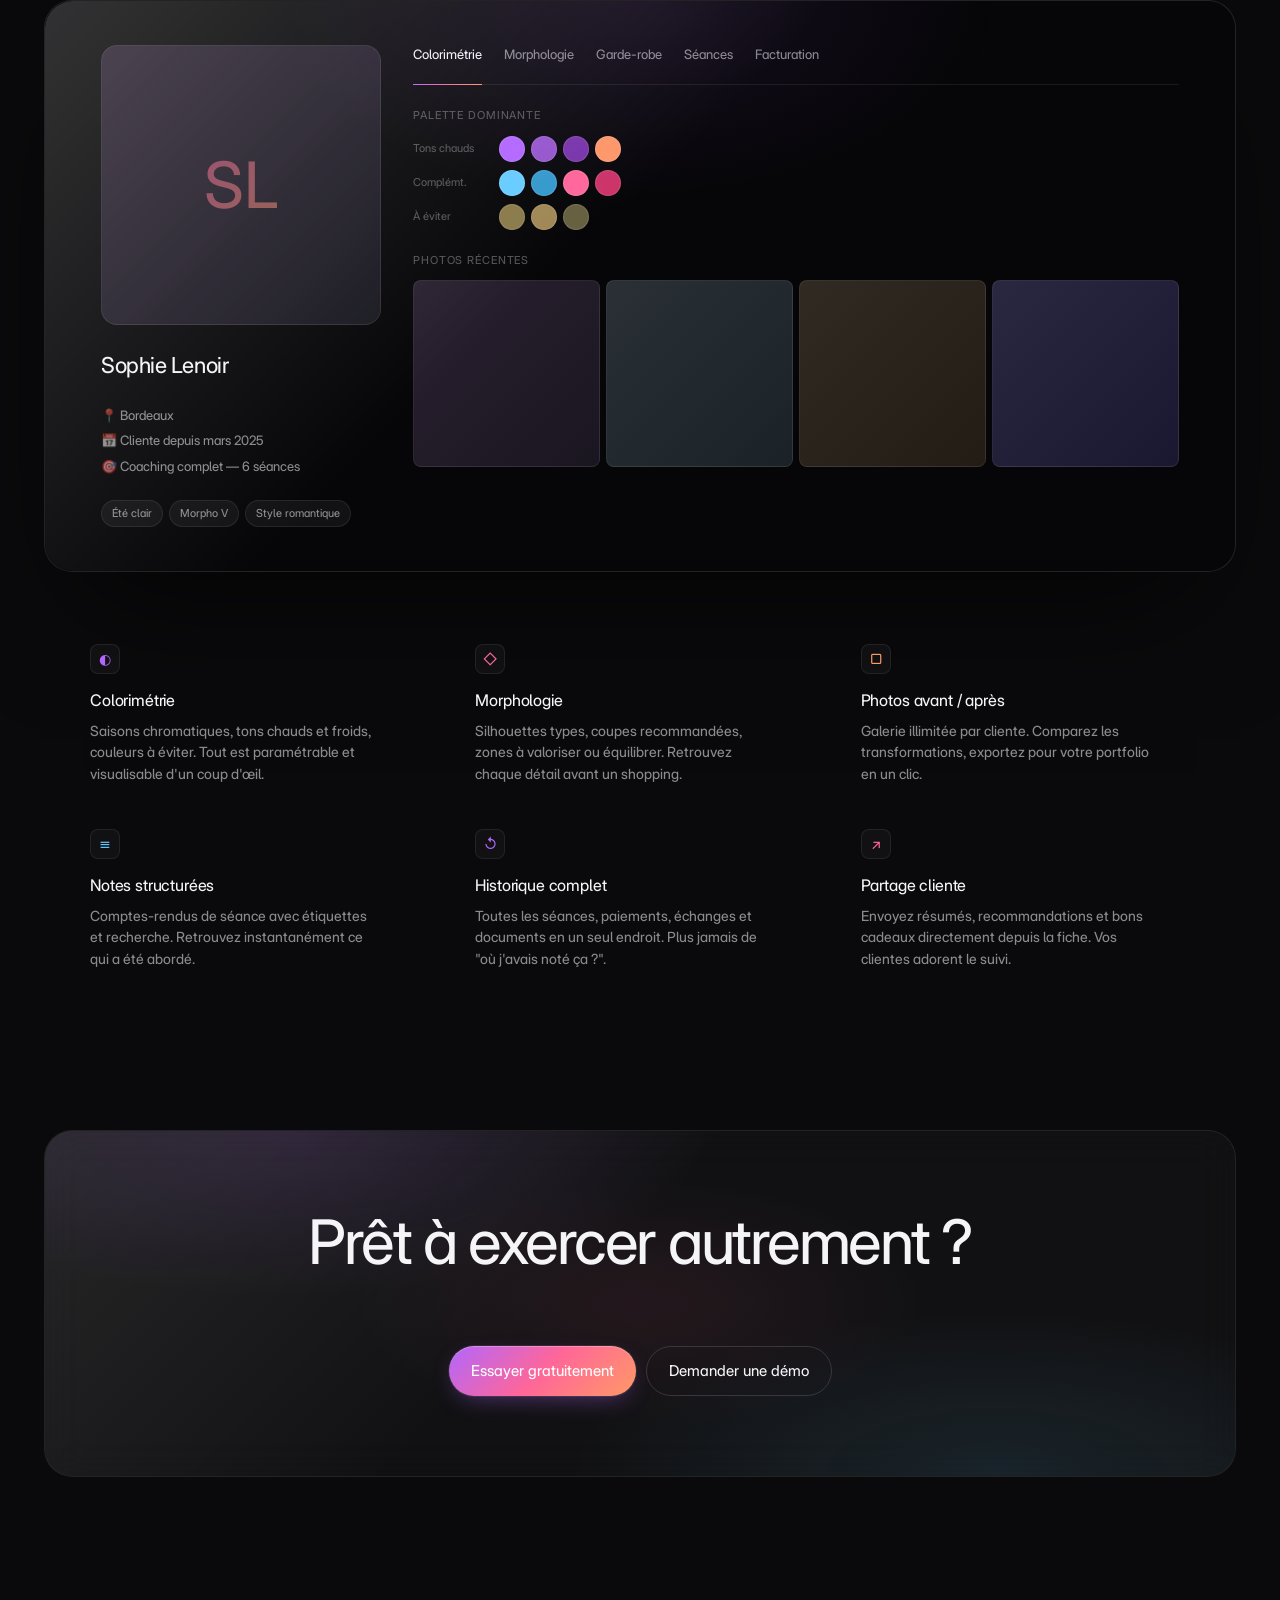
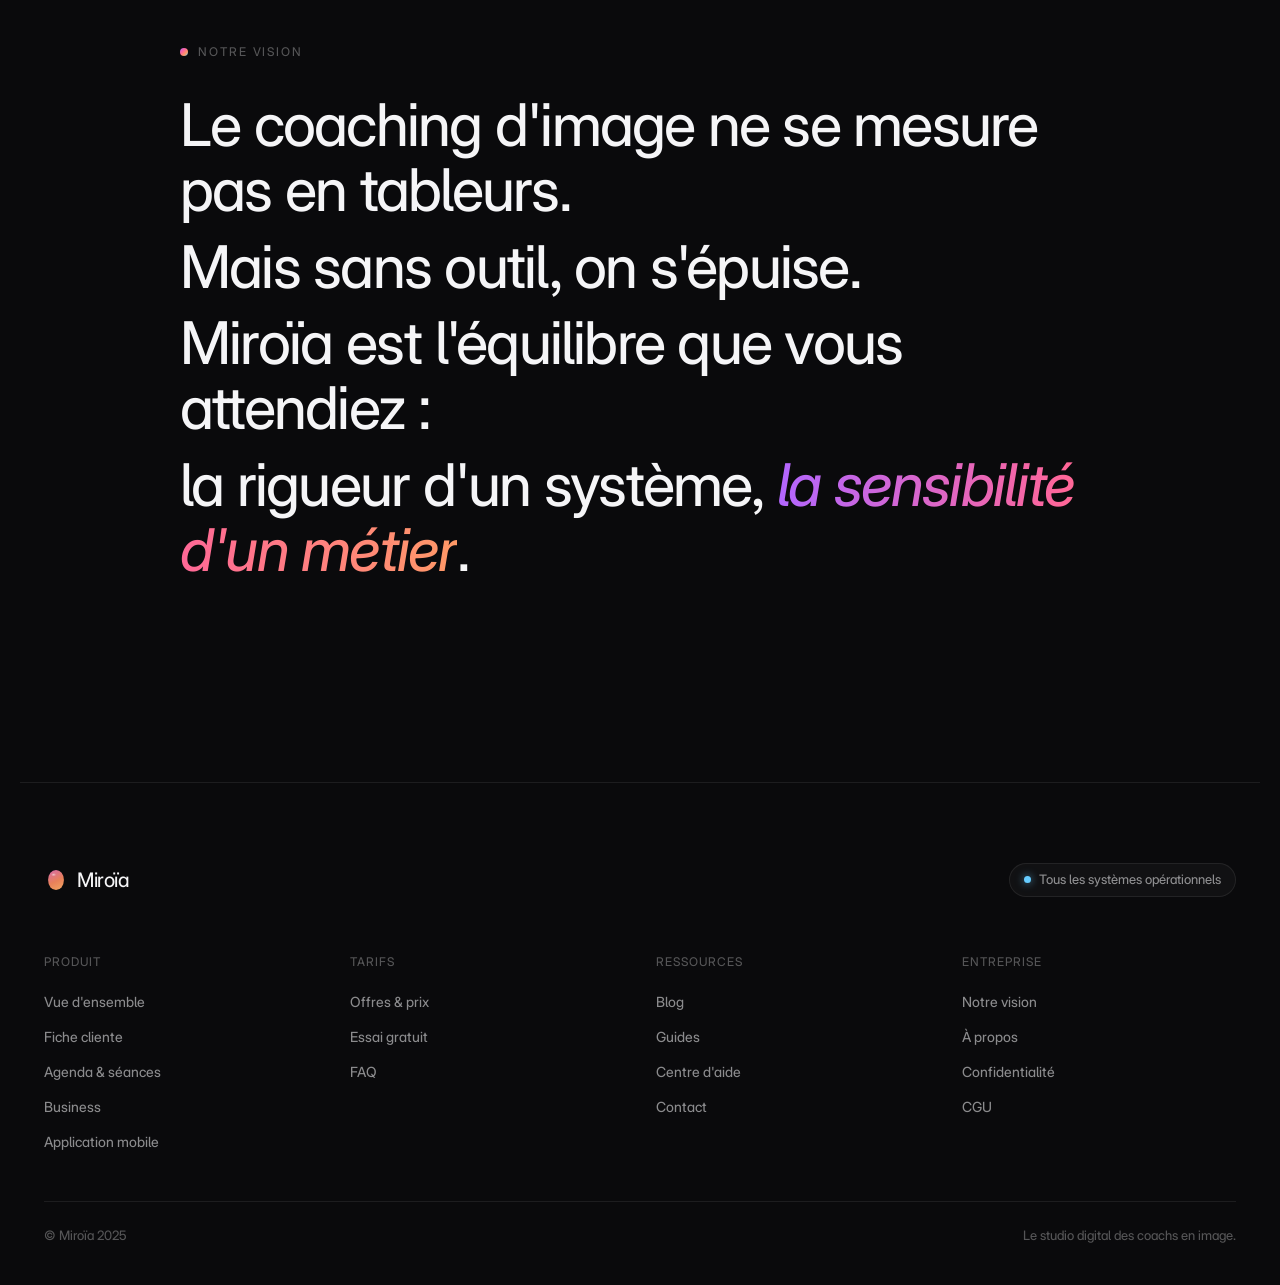
==== commit 51fa8ae3: "fix: design system consistency, lang toggle, Miroïa rename - Rework .lang-toggle to match nav pill (" ====
--- a/index.html
+++ b/index.html
@@ -6,8 +6,8 @@
   <link rel="icon" type="image/svg+xml" href="/favicon.svg">
   <link rel="apple-touch-icon" href="/favicon.svg">
   <meta name="viewport" content="width=device-width, initial-scale=1.0" />
-  <title>Miroia — Le système pensé pour les coachs en image</title>
-  <meta name="description" content="Centralisez clientes, séances, analyses et facturation. La plateforme Miroia conçue spécifiquement pour les coachs en image." />
+  <title>Miroïa — Le système pensé pour les coachs en image</title>
+  <meta name="description" content="Centralisez clientes, séances, analyses et facturation. La plateforme Miroïa conçue spécifiquement pour les coachs en image." />
   <link rel="preconnect" href="https://fonts.googleapis.com">
   <link rel="preconnect" href="https://fonts.gstatic.com" crossorigin>
   <link rel="stylesheet" href="https://rsms.me/inter/inter.css">
@@ -19,7 +19,7 @@
   <!-- ============ NAVIGATION ============ -->
   <nav class="nav">
     <div class="nav__wrapper">
-  <a class="nav__logo" href="/" aria-label="Miroia">
+  <a class="nav__logo" href="/" aria-label="Miroïa">
     <div class="miroia-icon">
       <svg viewBox="0 0 100 100" xmlns="http://www.w3.org/2000/svg" aria-hidden="true">
         <defs>
@@ -38,7 +38,7 @@
       </svg>
     </div>
 
-  Miroia
+  Miroïa
   </a>
       <div class="nav__links">
         <a href="produit.html" data-i18n="nav.product">Produit</a>
@@ -89,7 +89,7 @@
         <div class="crm-mock">
 
           <div class="crm-mock__sidebar">
-            <div class="crm-mock__logo"><span>Miroia</span></div>
+            <div class="crm-mock__logo"><span>Miroïa</span></div>
             <div class="crm-nav-item active">
               <svg viewBox="0 0 16 16" fill="none"><rect x="2" y="2" width="5" height="5" rx="1" fill="currentColor"/><rect x="9" y="2" width="5" height="5" rx="1" fill="currentColor" opacity="0.4"/><rect x="2" y="9" width="5" height="5" rx="1" fill="currentColor" opacity="0.4"/><rect x="9" y="9" width="5" height="5" rx="1" fill="currentColor" opacity="0.4"/></svg>
               Tableau de bord
@@ -330,10 +330,10 @@
          ============================================ -->
     <section class="section-ba">
       <div class="container">
-        <h2 class="section-title" data-i18n="ba.title">La différence Miroia</h2>
+        <h2 class="section-title" data-i18n="ba.title">La différence Miroïa</h2>
         <div class="ba-grid">
           <div class="ba-col ba-col--before">
-            <div class="ba-col__head" data-i18n="ba.before.head">Avant Miroia</div>
+            <div class="ba-col__head" data-i18n="ba.before.head">Avant Miroïa</div>
             <ul class="ba-list">
               <li data-i18n="ba.1.before">Photos perdues dans WhatsApp, textos et pellicule</li>
               <li data-i18n="ba.2.before">La cliente oublie son « avant » et doute de votre valeur</li>
@@ -343,7 +343,7 @@
             </ul>
           </div>
           <div class="ba-col ba-col--after">
-            <div class="ba-col__head" data-i18n="ba.after.head">Avec Miroia</div>
+            <div class="ba-col__head" data-i18n="ba.after.head">Avec Miroïa</div>
             <ul class="ba-list">
               <li data-i18n="ba.1.after">Chaque transformation classée par cliente, accessible en 2 secondes</li>
               <li data-i18n="ba.2.after">Un « Parcours Cliente » privé prouve la transformation sous ses yeux</li>
@@ -494,7 +494,7 @@
         <h2 class="manifest__title" id="manifestTitle">
           <span class="manifest__line">Le coaching d'image ne se mesure pas en tableurs.</span>
           <span class="manifest__line">Mais sans outil, on s'épuise.</span>
-          <span class="manifest__line">Miroia est l'équilibre que vous attendiez :</span>
+          <span class="manifest__line">Miroïa est l'équilibre que vous attendiez :</span>
           <span class="manifest__line">la rigueur d'un système, <em>la sensibilité d'un métier</em>.</span>
         </h2>
       </div>
@@ -522,7 +522,7 @@
         <ellipse cx="43" cy="32" rx="14" ry="10" fill="url(#miroia-gloss-footer)"/>
       </svg>
     </div>                             <!-- ← fin du remplacement -->
-    Miroia
+    Miroïa
   </a>
   <span class="footer__status">
     <span class="footer__status-dot"></span>
@@ -570,7 +570,7 @@
       </div>
 
       <div class="footer__bottom">
-        <p>© Miroia 2025</p>
+        <p>© Miroïa 2025</p>
         <p data-i18n="footer.tagline">Conçu pour les coachs en image, partout en France.</p>
       </div>
     </footer>
--- a/styles.css
+++ b/styles.css
@@ -2508,46 +2508,58 @@
   display: inline-flex;
   align-items: center;
   gap: 6px;
-  padding: 6px 14px;
-  border: 1px solid rgba(255,255,255,0.18);
+  padding: 7px 14px;
+  border: 1px solid var(--color-border-strong);
   border-radius: 999px;
-  background: rgba(255,255,255,0.06);
+  background: rgba(255,255,255,0.08);
   color: inherit;
-  font-size: 0.85rem;
   font-family: inherit;
+  font-size: 14px;
+  font-weight: 500;
+  letter-spacing: 0.02em;
   cursor: pointer;
-  transition: background 0.2s, border-color 0.2s;
-  letter-spacing: 0.02em;
-}
-.lang-toggle:hover {
-  background: rgba(255,255,255,0.12);
-  border-color: rgba(255,255,255,0.3);
-}
+  transition: background 0.2s ease;
+}
+.lang-toggle:hover { background: rgba(255,255,255,0.14); }
+.lang-toggle:focus-visible { outline: none; background: rgba(255,255,255,0.14); }
 .lang-globe { font-size: 1rem; }
 
 /* ============================================
    29. AVANT / APRÈS SECTION
    ============================================ */
-.section-ba { padding: 96px 0; }
+.section-ba { padding: 120px 24px 60px; }
+.section-ba .section-title {
+  font-family: var(--font-display);
+  font-weight: 500;
+  font-size: clamp(48px, 5.8vw, 80px);
+  line-height: 0.96;
+  letter-spacing: -0.04em;
+  color: var(--color-text);
+  text-align: center;
+}
 .ba-grid {
   display: grid;
   grid-template-columns: 1fr 1fr;
   gap: 24px;
-  margin-top: 48px;
+  max-width: 1100px;
+  margin: 48px auto 0;
 }
 .ba-col {
-  border-radius: 16px;
+  border-radius: var(--radius-2xl);
   padding: 32px;
+  border: 1px solid var(--color-border);
+  backdrop-filter: blur(20px);
+  -webkit-backdrop-filter: blur(20px);
 }
 .ba-col--before {
-  background: rgba(255,255,255,0.04);
-  border: 1px solid rgba(255,255,255,0.08);
+  background: rgba(255,255,255,0.03);
+  border: 1px solid rgba(255,255,255,0.07);
 }
 .ba-col--after {
   background: linear-gradient(135deg,
-    rgba(178,102,255,0.10) 0%,
-    rgba(102,204,255,0.10) 100%);
-  border: 1px solid rgba(178,102,255,0.25);
+    rgba(178,102,255,0.08) 0%,
+    rgba(102,204,255,0.08) 100%);
+  border: 1px solid rgba(178,102,255,0.18);
 }
 .ba-col__head {
   font-size: 1rem;
@@ -2558,16 +2570,36 @@
 .ba-col--after .ba-col__head { opacity: 1; }
 .ba-list { list-style: none; padding: 0; margin: 0; display: flex;
   flex-direction: column; gap: 14px; }
-.ba-list li { font-size: 0.95rem; line-height: 1.5; opacity: 0.85;
-  padding-left: 20px; position: relative; }
+.ba-list li {
+  font-size: 15px;
+  line-height: 1.5;
+  color: var(--color-text-muted);
+  padding-left: 24px;
+  position: relative;
+}
+.ba-col--after .ba-list li { color: var(--color-text); }
 .ba-col--before .ba-list li::before {
-  content: '✗'; position: absolute; left: 0; opacity: 0.4;
+  content: '✕';
+  position: absolute;
+  left: 0;
+  color: rgba(255,255,255,0.22);
 }
 .ba-col--after .ba-list li::before {
-  content: '✓'; position: absolute; left: 0;
-  background: linear-gradient(90deg, #b266ff, #66ccff);
-  -webkit-background-clip: text; -webkit-text-fill-color: transparent;
+  content: '✓';
+  position: absolute;
+  left: 0;
+  background: linear-gradient(90deg, #b266ff, #ff6699, #ff9966, #66ccff);
+  -webkit-background-clip: text;
+  -webkit-text-fill-color: transparent;
+  background-clip: text;
 }
 @media (max-width: 768px) {
   .ba-grid { grid-template-columns: 1fr; }
 }
+@media (max-width: 740px) {
+  .section-ba { padding: 80px 16px 40px; }
+  .section-ba .section-title { font-size: 40px; }
+}
+@media (max-width: 480px) {
+  .section-ba .section-title { font-size: 34px; }
+}
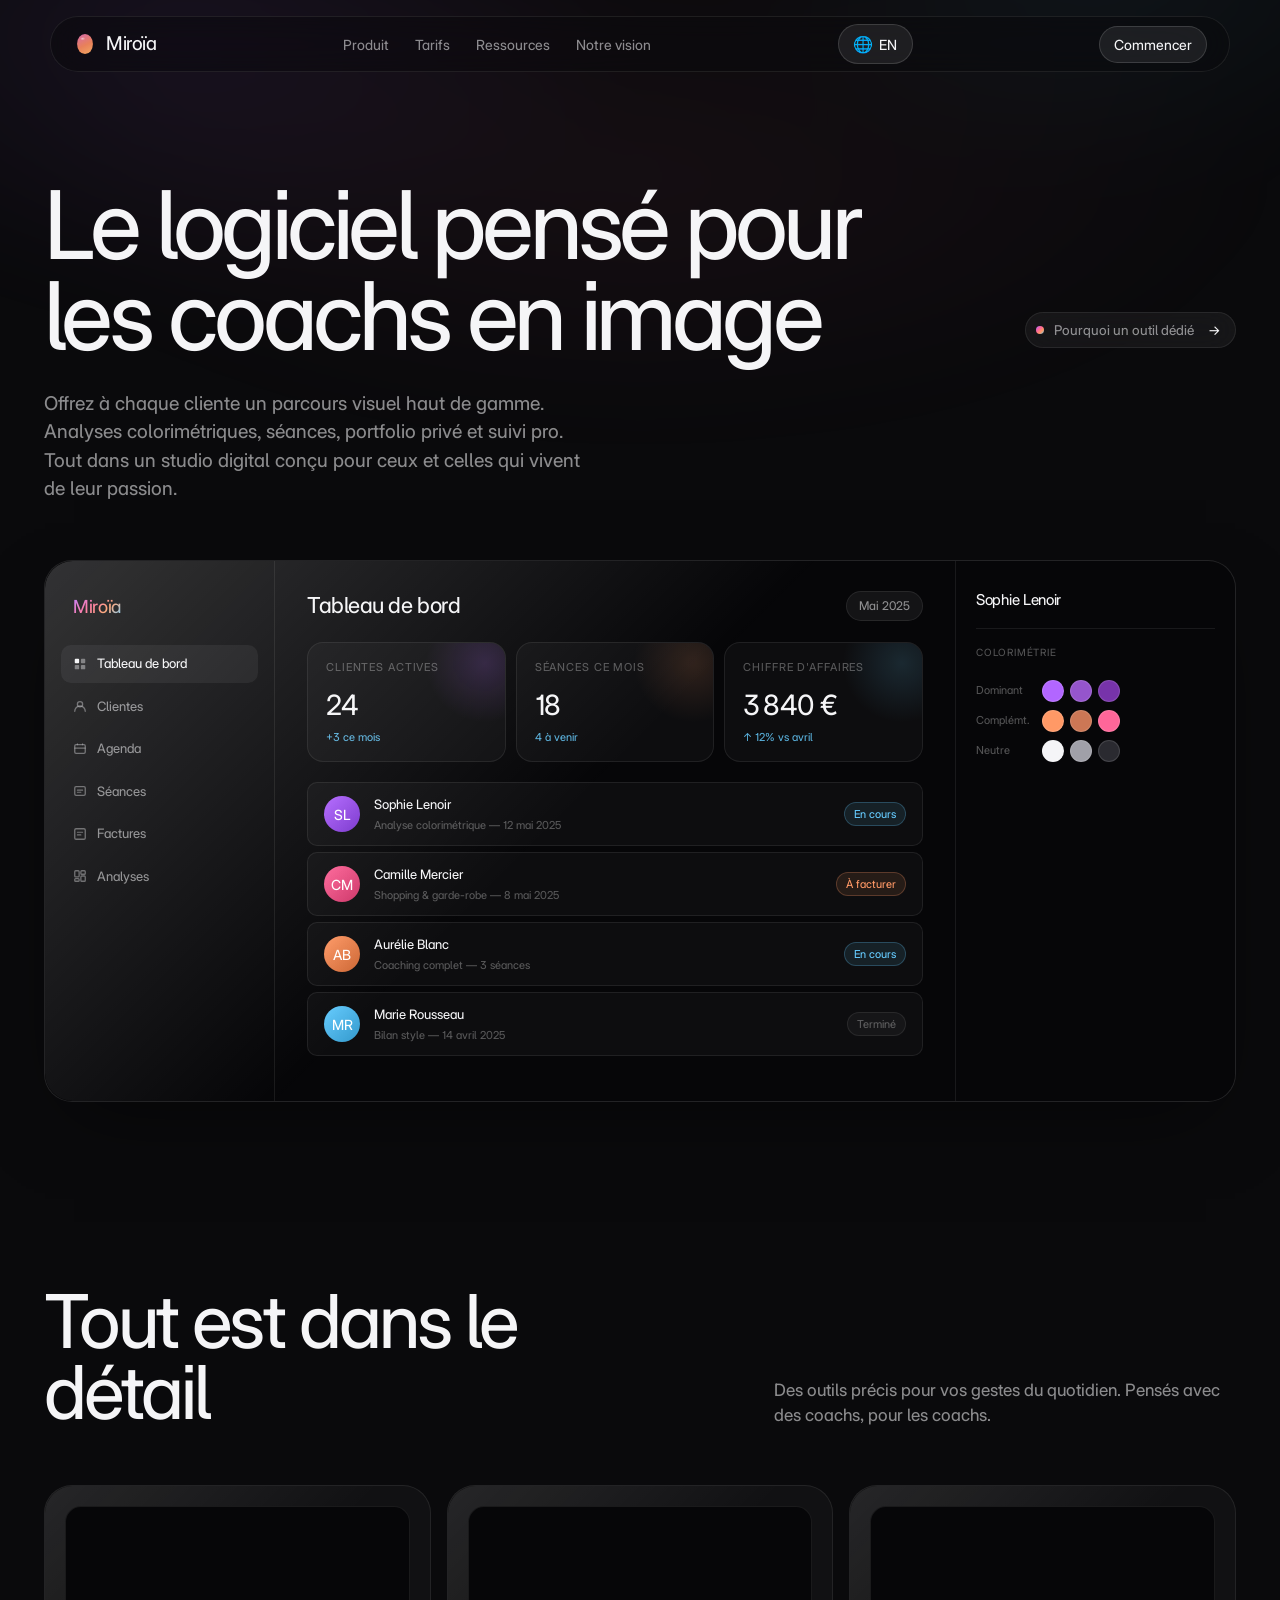
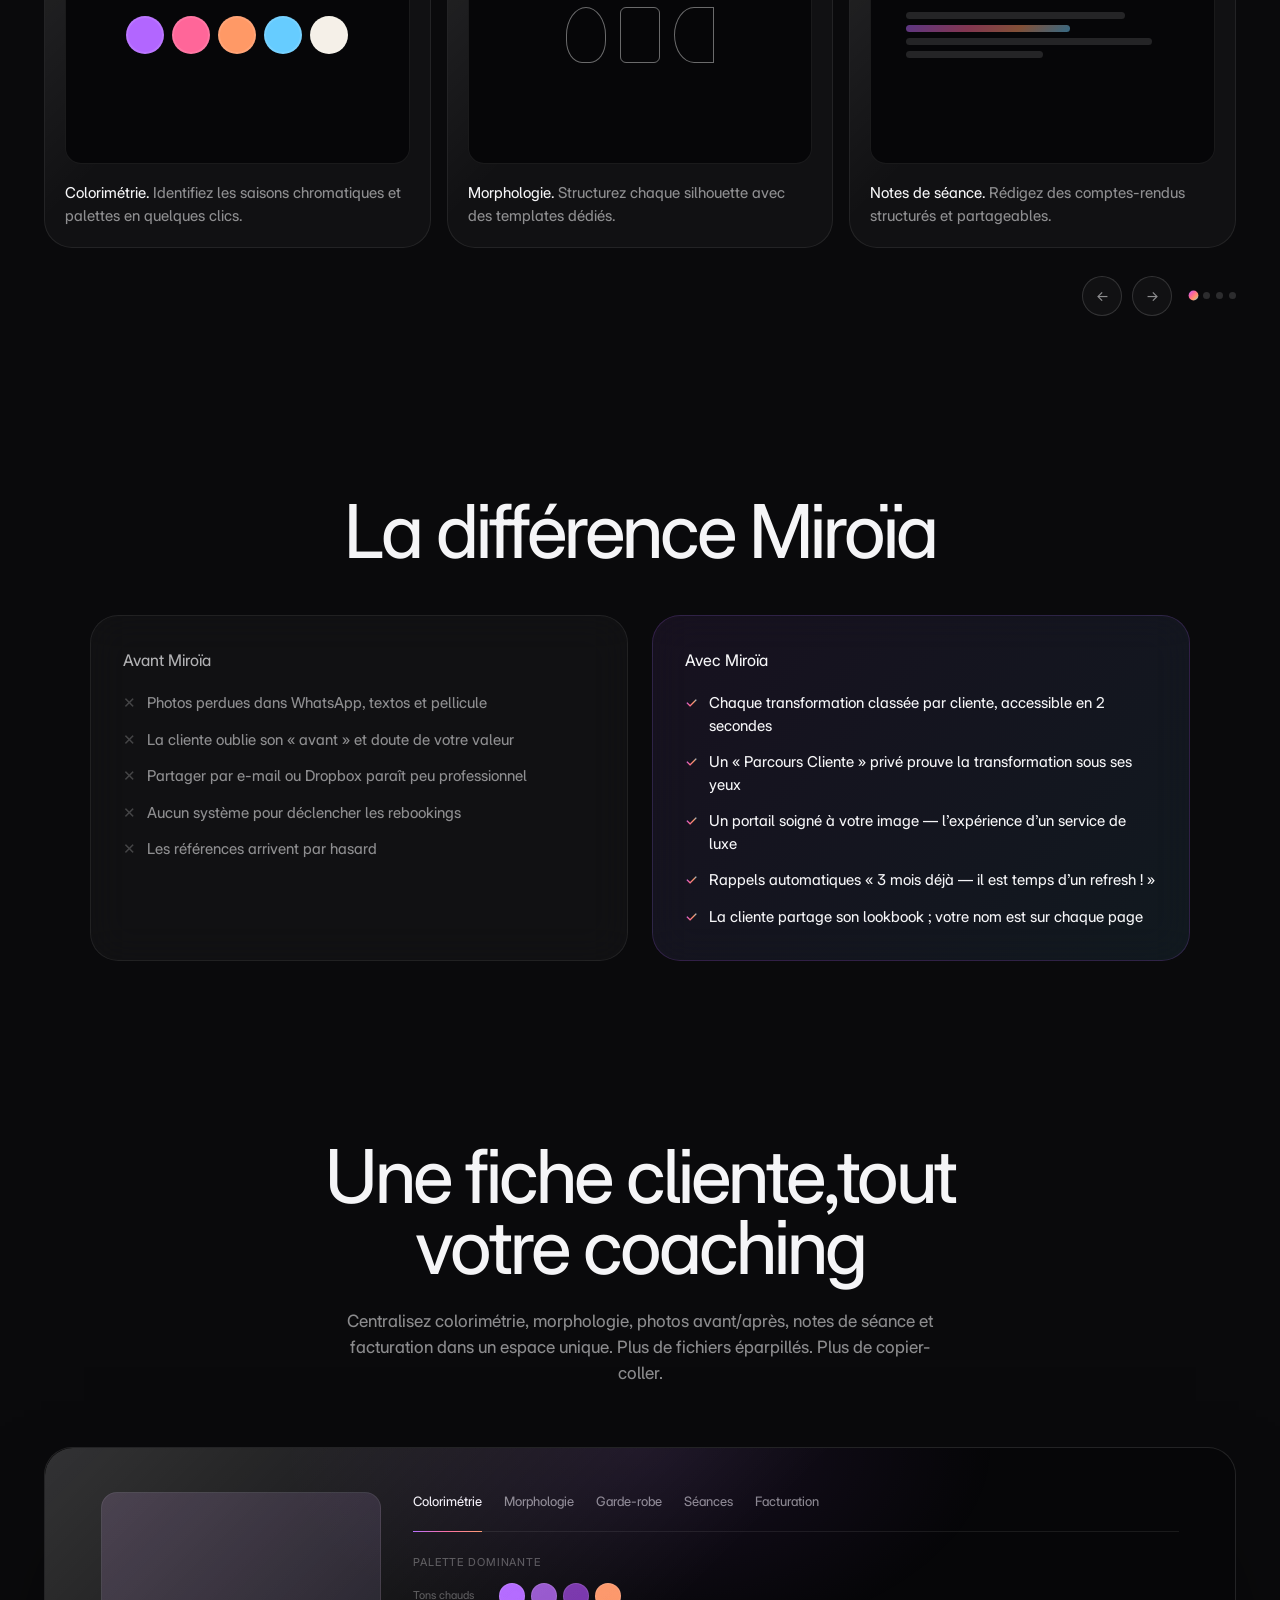
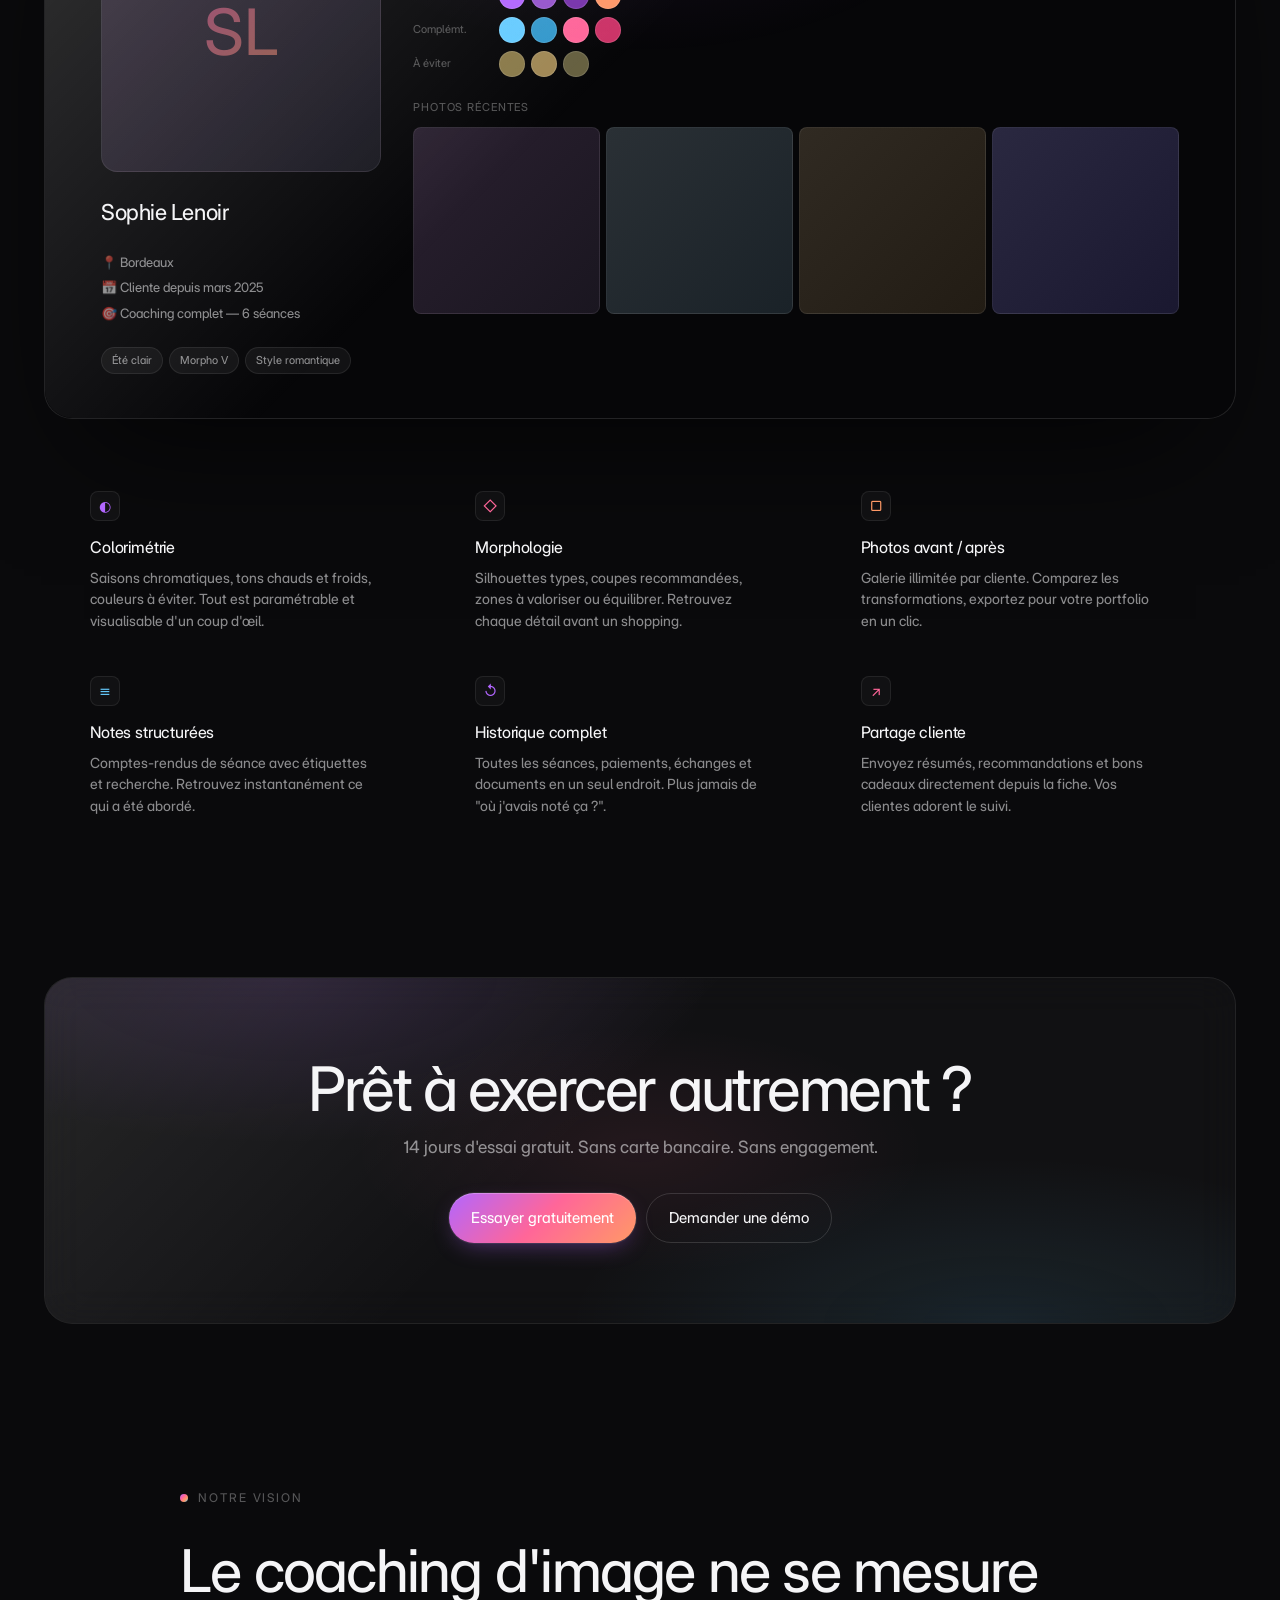
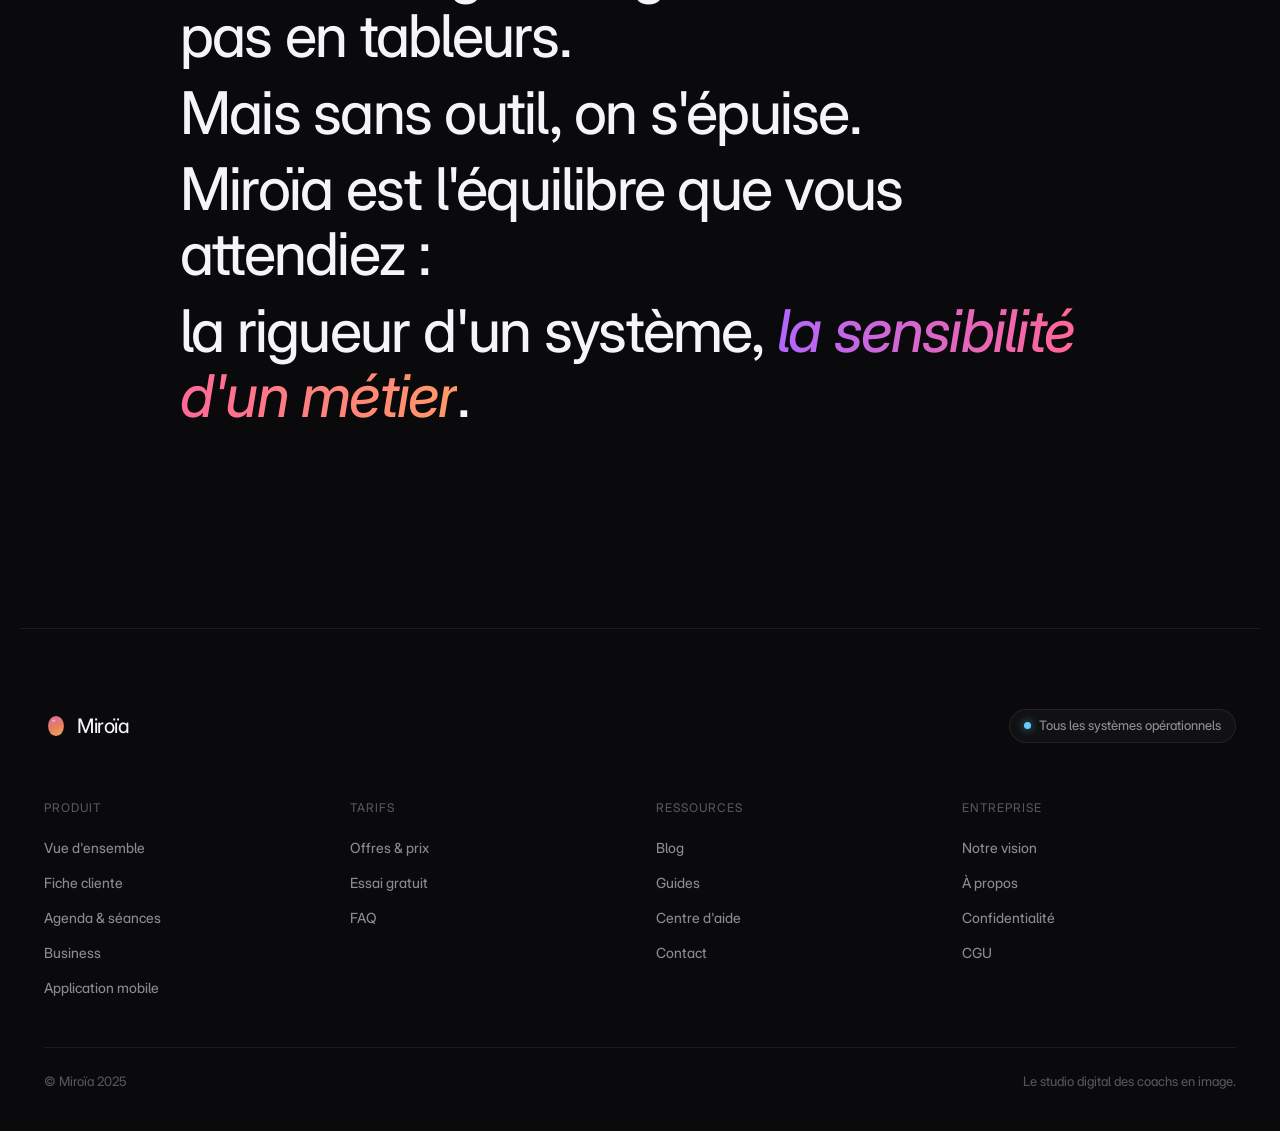
==== commit 83906e7f: "fix: hero copy, features subtitle, remove iOS/Android from produit - Update hero.headline/hero.sub (" ====
--- a/index.html
+++ b/index.html
@@ -74,14 +74,14 @@
          ============================================ -->
     <section class="hero">
       <div class="hero__top">
-        <h1 class="hero__title" data-reveal-words data-i18n="hero.headline">Le système pensé pour les coachs en image</h1>
+        <h1 class="hero__title" data-reveal-words data-i18n="hero.headline">Le logiciel pensé pour les coachs en image</h1>
         <a class="hero__pill" href="#manifest">
           <span class="hero__pill-dot"></span>
           Pourquoi un outil dédié <span class="hero__pill-arrow">→</span>
         </a>
       </div>
       <p class="hero__sub" data-reveal data-i18n="hero.sub">
-        Centralisez vos clientes, séances, analyses colorimétriques et facturation. Conçu pour celles qui transforment leur passion en activité durable.
+        Offrez à chaque cliente un parcours visuel haut de gamme. Analyses colorimétriques, séances, portfolio privé et suivi pro. Tout dans un studio digital conçu pour ceux et celles qui vivent de leur passion.
       </p>
 
       <div class="hero__visual">
@@ -212,7 +212,7 @@
       <header class="section-head">
         <h2 class="section-head__title" data-reveal-words>Tout est dans<br/> le détail</h2>
         <p class="section-head__sub" data-reveal>
-          Des outils précis pour les gestes quotidiens du coaching d'image. Pensés avec des coachs, testés sur le terrain.
+          Des outils précis pour vos gestes du quotidien. Pensés avec des coachs, pour les coachs.
         </p>
       </header>
 
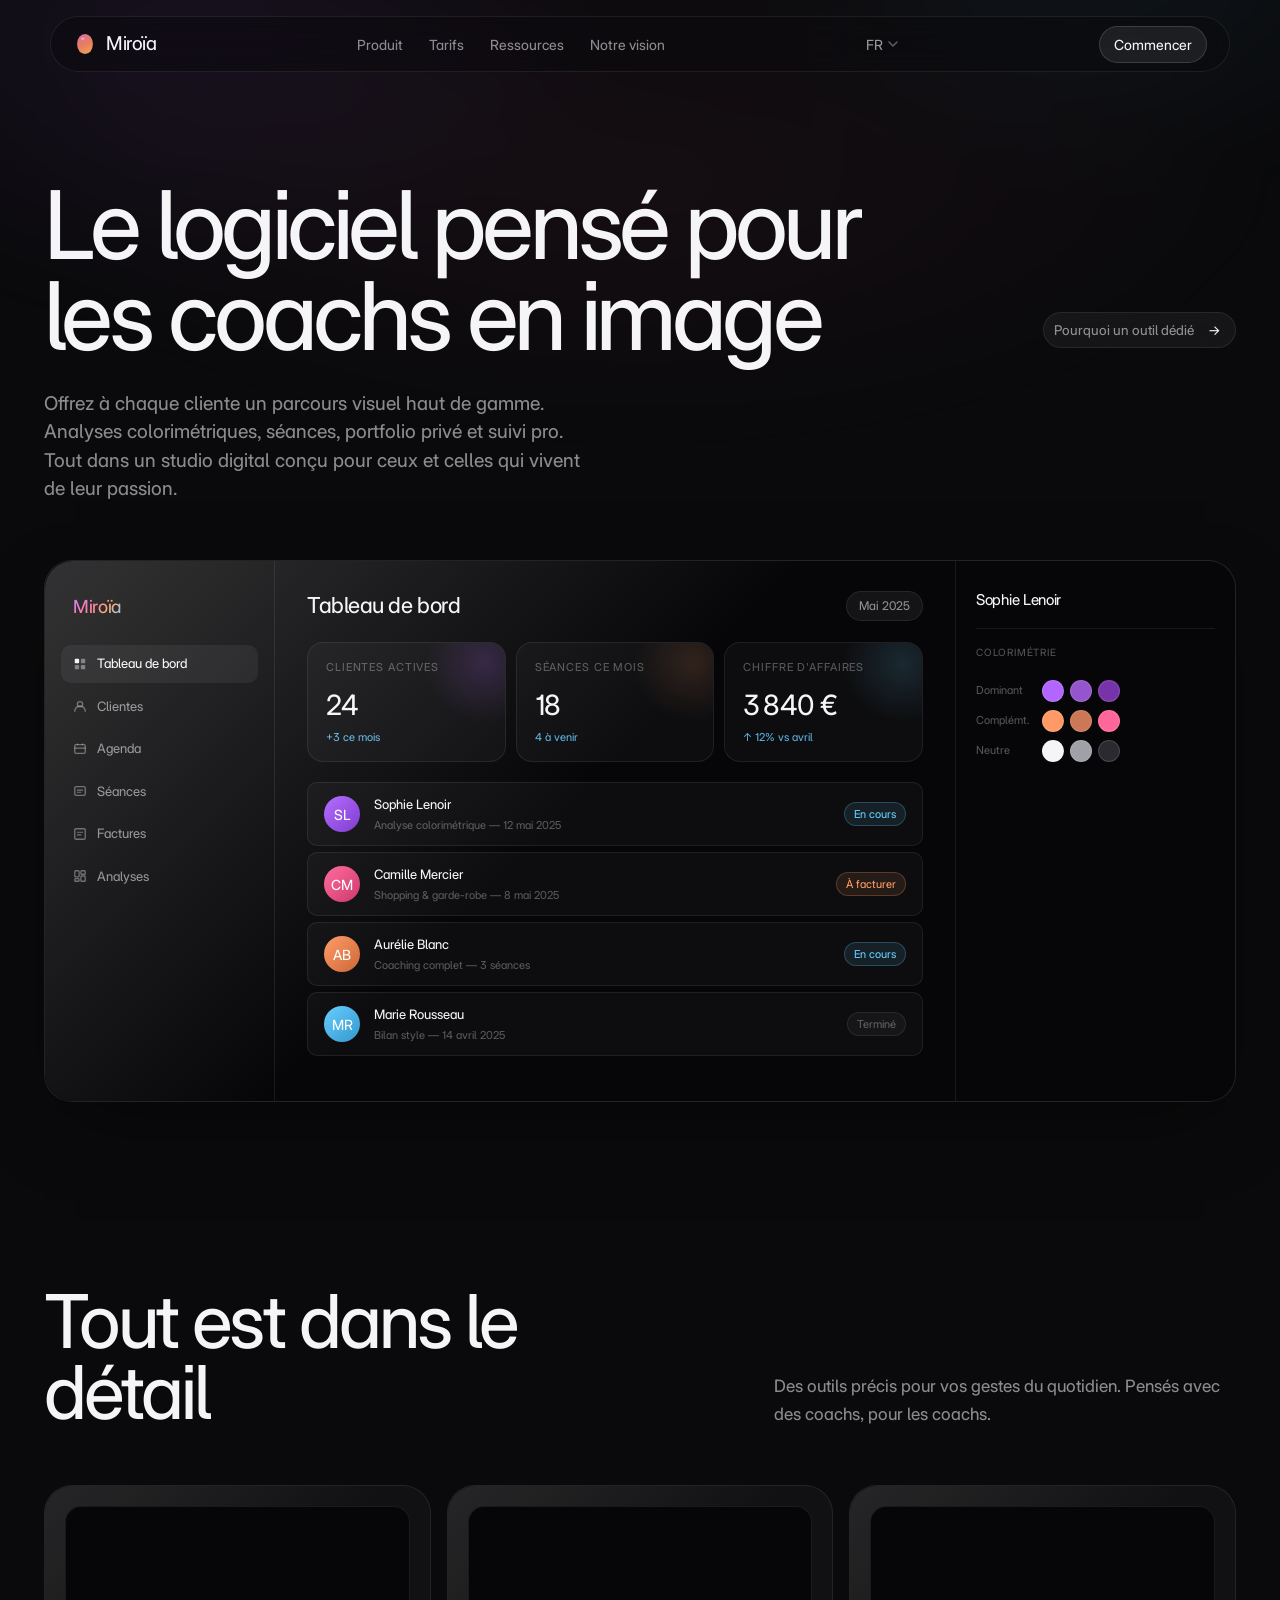
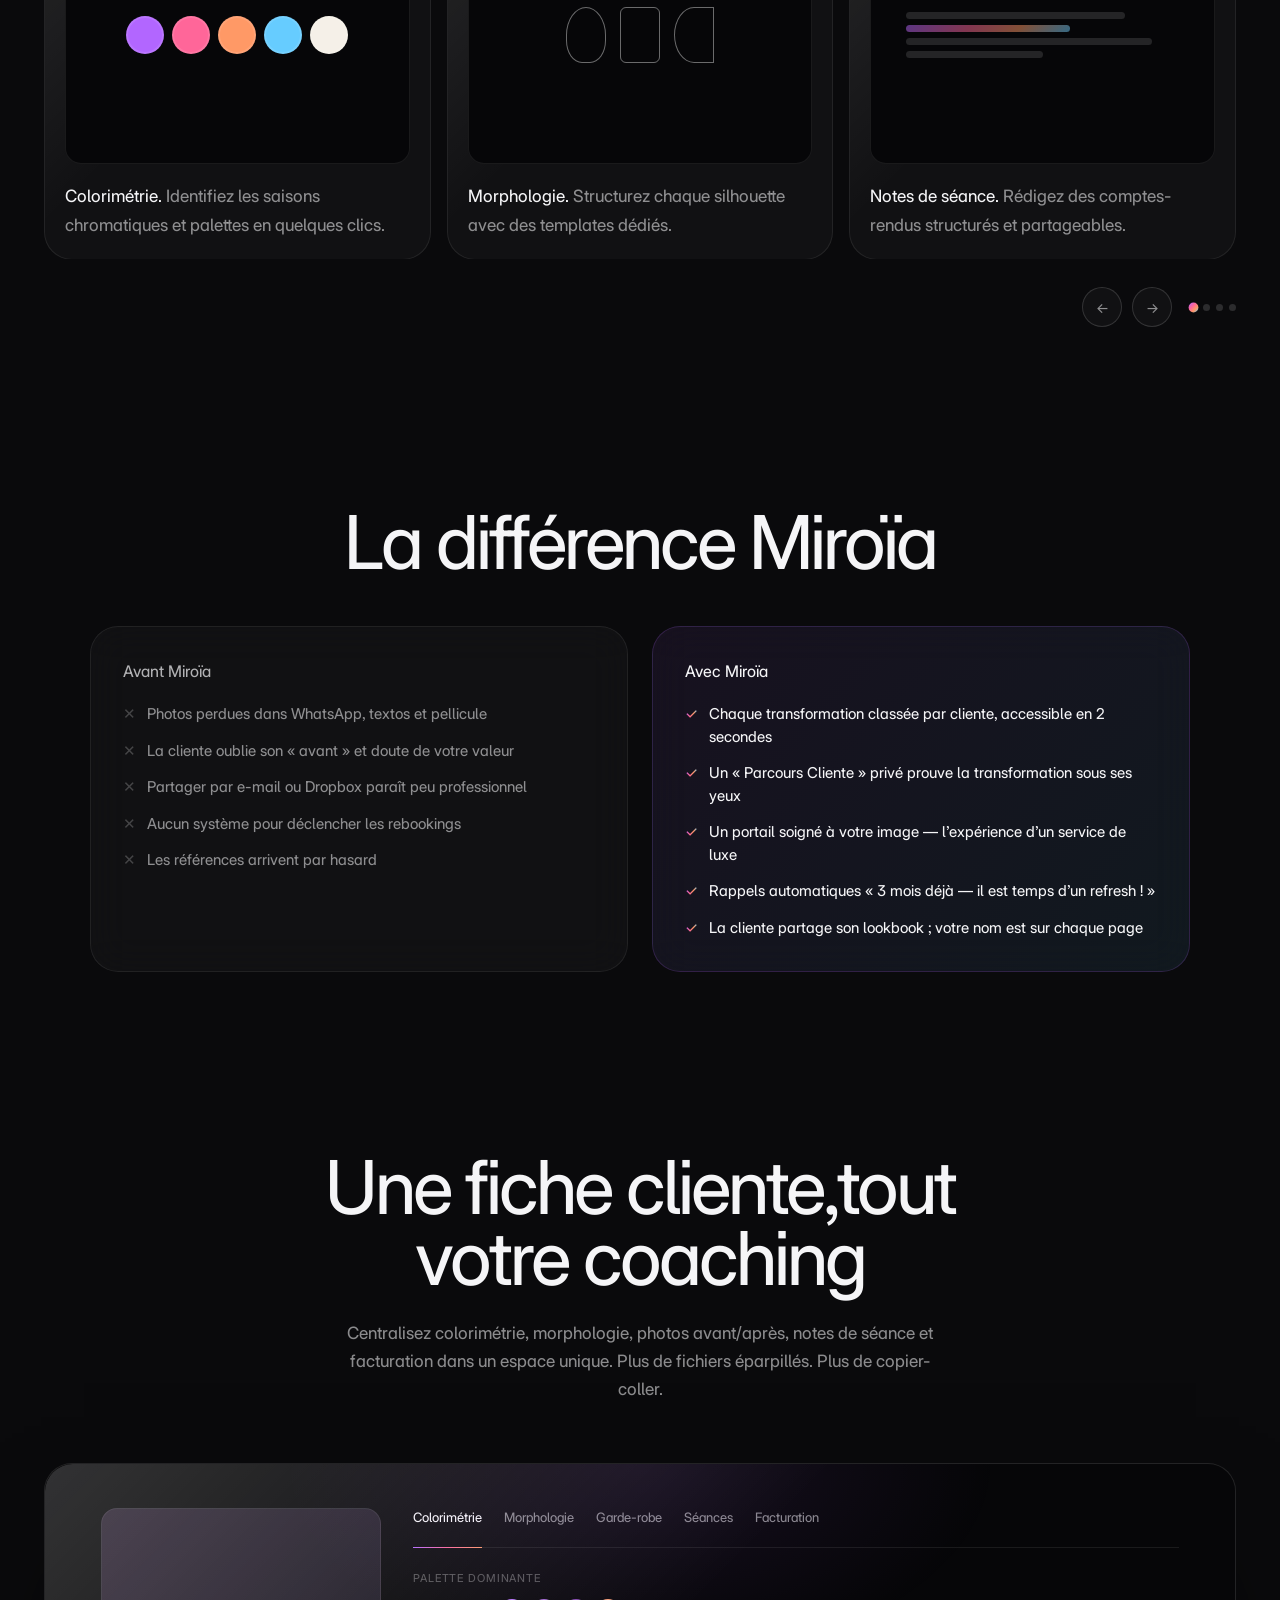
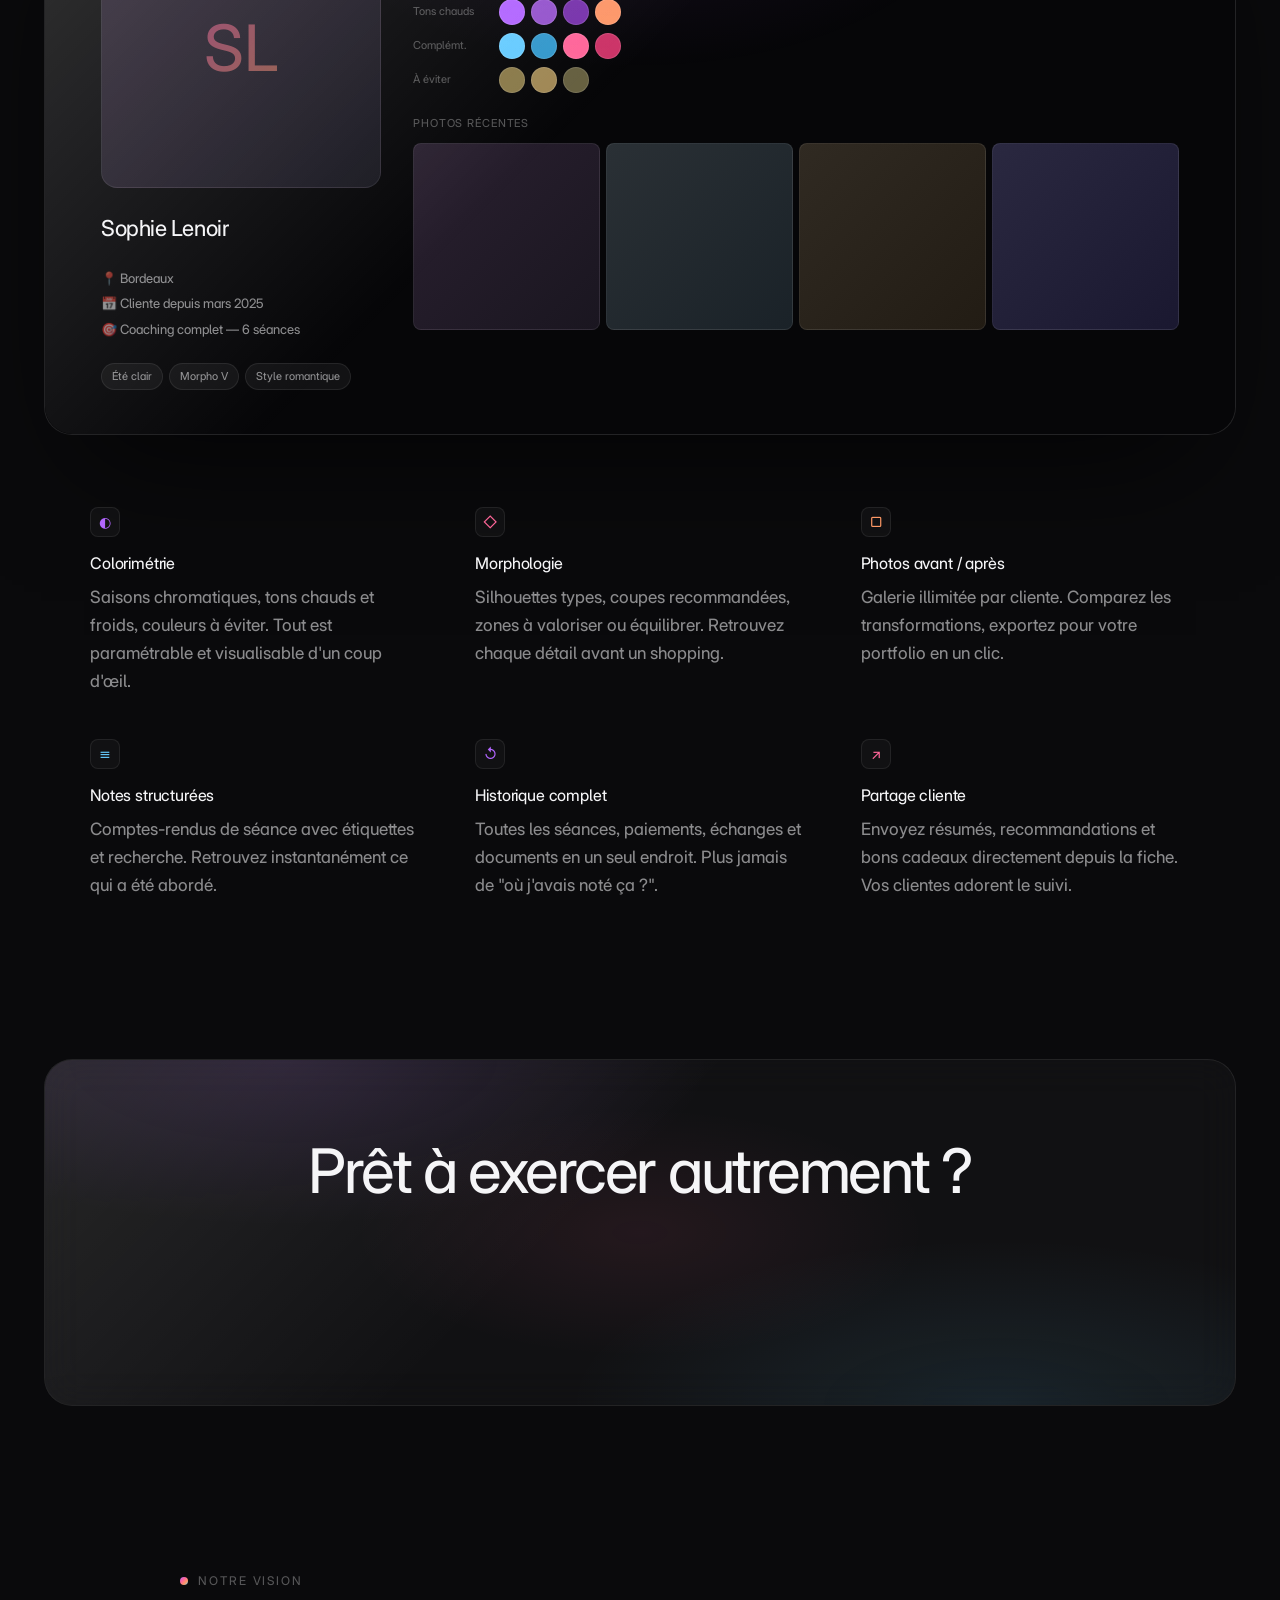
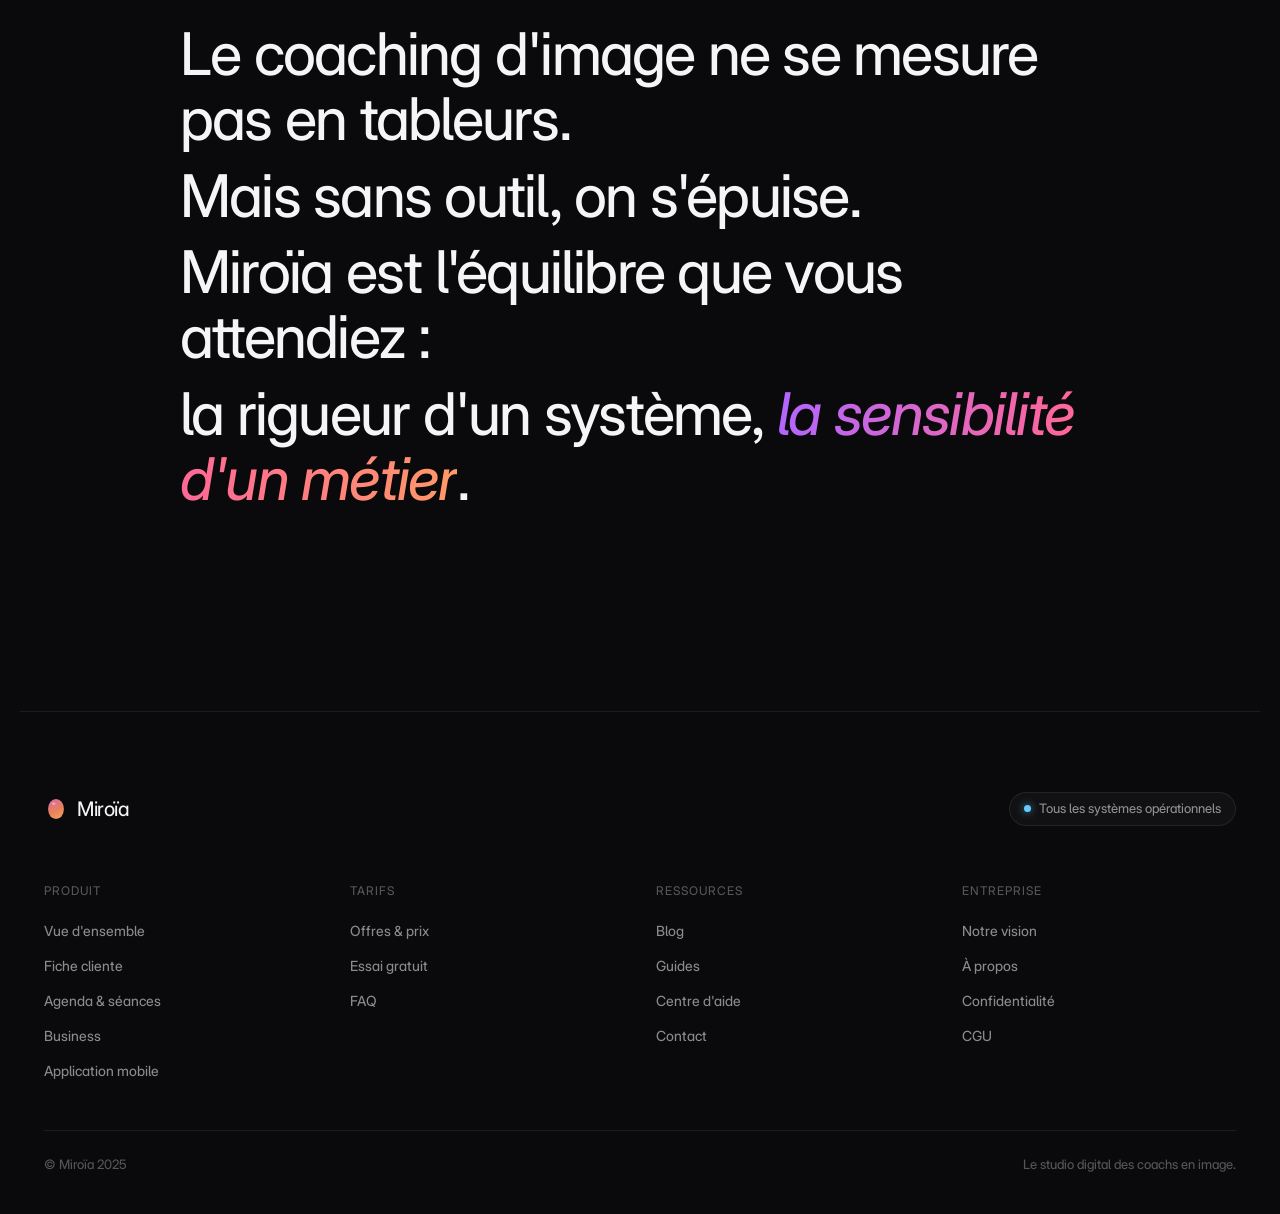
==== commit 4b592888: "fix: remove hero pastille, lang dropdown redesign - Remove decorative .hero__pill-dot span from hero" ====
--- a/index.html
+++ b/index.html
@@ -46,10 +46,29 @@
         <a href="ressources.html" data-i18n="nav.resources">Ressources</a>
         <a href="#manifest">Notre vision</a>
       </div>
-      <button id="lang-toggle" class="lang-toggle" aria-label="Switch language">
-        <span class="lang-globe">🌐</span>
-        <span class="lang-label" data-i18n="nav.lang">EN</span>
-      </button>
+      <div class="lang-dropdown" id="lang-dropdown">
+        <button
+          class="lang-dropdown__btn"
+          id="lang-toggle"
+          aria-haspopup="listbox"
+          aria-expanded="false"
+          aria-label="Changer de langue">
+          <span class="lang-label">FR</span>
+          <svg class="lang-caret" width="10" height="6" viewBox="0 0 10 6"
+               fill="none" xmlns="http://www.w3.org/2000/svg">
+            <path d="M1 1L5 5L9 1" stroke="currentColor" stroke-width="1.5"
+                  stroke-linecap="round" stroke-linejoin="round"/>
+          </svg>
+        </button>
+        <ul class="lang-dropdown__menu" role="listbox" id="lang-menu" hidden>
+          <li role="option">
+            <button class="lang-option" data-lang="fr">Français</button>
+          </li>
+          <li role="option">
+            <button class="lang-option" data-lang="en">English</button>
+          </li>
+        </ul>
+      </div>
       <a class="nav__cta" href="#cta" data-i18n="nav.cta">Essayer gratuitement</a>
       <button class="nav__burger" aria-label="Ouvrir le menu" aria-expanded="false">
         <span></span><span></span><span></span>
@@ -76,7 +95,6 @@
       <div class="hero__top">
         <h1 class="hero__title" data-reveal-words data-i18n="hero.headline">Le logiciel pensé pour les coachs en image</h1>
         <a class="hero__pill" href="#manifest">
-          <span class="hero__pill-dot"></span>
           Pourquoi un outil dédié <span class="hero__pill-arrow">→</span>
         </a>
       </div>
--- a/styles.css
+++ b/styles.css
@@ -525,6 +525,7 @@
 }
 .section-head__sub {
   font-size: 17px;
+  line-height: 1.65;
   color: var(--color-text-muted);
   max-width: 42ch;
   justify-self: end;
@@ -586,9 +587,9 @@
   overflow: hidden;
 }
 .beauty__caption {
-  font-size: 15px;
-  color: var(--color-text-muted);
-  line-height: 1.5;
+  font-size: 17px;
+  color: var(--color-text-muted);
+  line-height: 1.65;
   position: relative;
 }
 .beauty__caption strong {
@@ -748,7 +749,7 @@
 .spotlight__sub {
   font-size: 17px;
   color: var(--color-text-muted);
-  line-height: 1.55;
+  line-height: 1.65;
   max-width: 56ch;
   margin: 0 auto;
 }
@@ -926,9 +927,9 @@
   color: var(--color-text);
 }
 .feat6 p {
-  font-size: 14px;
-  color: var(--color-text-muted);
-  line-height: 1.55;
+  font-size: 17px;
+  color: var(--color-text-muted);
+  line-height: 1.65;
   max-width: 32ch;
 }
 
@@ -1633,7 +1634,7 @@
 .product-section__sub {
   font-size: 17px;
   color: var(--color-text-muted);
-  line-height: 1.55;
+  line-height: 1.65;
   max-width: 44ch;
   justify-self: end;
 }
@@ -1698,9 +1699,9 @@
   letter-spacing: -0.01em;
 }
 .product-section__feature p {
-  font-size: 14px;
-  color: var(--color-text-muted);
-  line-height: 1.55;
+  font-size: 17px;
+  color: var(--color-text-muted);
+  line-height: 1.65;
 }
 
 /* Product page mock variants — agenda, invoice, mobile */
@@ -2502,29 +2503,6 @@
 }
 
 /* ============================================
-   28. LANG TOGGLE
-   ============================================ */
-.lang-toggle {
-  display: inline-flex;
-  align-items: center;
-  gap: 6px;
-  padding: 7px 14px;
-  border: 1px solid var(--color-border-strong);
-  border-radius: 999px;
-  background: rgba(255,255,255,0.08);
-  color: inherit;
-  font-family: inherit;
-  font-size: 14px;
-  font-weight: 500;
-  letter-spacing: 0.02em;
-  cursor: pointer;
-  transition: background 0.2s ease;
-}
-.lang-toggle:hover { background: rgba(255,255,255,0.14); }
-.lang-toggle:focus-visible { outline: none; background: rgba(255,255,255,0.14); }
-.lang-globe { font-size: 1rem; }
-
-/* ============================================
    29. AVANT / APRÈS SECTION
    ============================================ */
 .section-ba { padding: 120px 24px 60px; }
@@ -2603,3 +2581,114 @@
 @media (max-width: 480px) {
   .section-ba .section-title { font-size: 34px; }
 }
+
+/* ============================================
+   30. PRICING COMPARE — column differentiation
+   ============================================ */
+.plan-badge {
+  display: inline-block;
+  font-size: 0.68rem;
+  font-weight: 600;
+  letter-spacing: 0.09em;
+  text-transform: uppercase;
+  padding: 2px 9px;
+  border-radius: 999px;
+  background: linear-gradient(90deg, var(--c-violet), var(--c-pink));
+  color: #fff;
+  margin-bottom: 6px;
+  vertical-align: middle;
+}
+
+/* Pro column (3rd) — recommended tier */
+.compare-table thead th:nth-child(3),
+.compare-table td[data-label="Pro"] {
+  background: rgba(178, 102, 255, 0.05);
+}
+.compare-table thead th:nth-child(3) {
+  border-top: 2px solid var(--c-violet);
+  position: relative;
+}
+
+/* Studio column (4th) — slightly elevated, no gradient */
+.compare-table thead th:nth-child(4),
+.compare-table td[data-label="Studio"] {
+  background: var(--color-surface);
+}
+.compare-table thead th:nth-child(4) {
+  border-top: 2px solid rgba(255, 255, 255, 0.15);
+}
+
+/* ── Language dropdown ─────────────────────────── */
+.lang-dropdown {
+  position: relative;
+  display: inline-flex;
+}
+.lang-dropdown__btn {
+  display: inline-flex;
+  align-items: center;
+  gap: 5px;
+  background: none;
+  border: none;
+  padding: 0;
+  font-size: 14px;
+  font-family: inherit;
+  color: inherit;
+  opacity: 0.6;
+  cursor: pointer;
+  transition: opacity 0.18s ease;
+  letter-spacing: inherit;
+}
+.lang-dropdown__btn:hover { opacity: 1; }
+.lang-dropdown__btn:focus-visible {
+  outline: 2px solid rgba(255,255,255,0.25);
+  outline-offset: 4px;
+  border-radius: 4px;
+}
+.lang-caret {
+  opacity: 0.6;
+  transition: transform 0.18s ease;
+}
+.lang-dropdown.is-open .lang-caret {
+  transform: rotate(180deg);
+}
+.lang-dropdown__menu {
+  position: absolute;
+  top: calc(100% + 10px);
+  right: 0;
+  min-width: 130px;
+  list-style: none;
+  margin: 0;
+  padding: 6px;
+  border-radius: 12px;
+  background: rgba(16, 16, 22, 0.94);
+  border: 1px solid var(--color-border);
+  backdrop-filter: blur(20px);
+  -webkit-backdrop-filter: blur(20px);
+  box-shadow: 0 8px 32px rgba(0,0,0,0.45);
+  z-index: 1000;
+}
+.lang-dropdown__menu[hidden] { display: none; }
+.lang-option {
+  display: block;
+  width: 100%;
+  padding: 8px 12px;
+  background: none;
+  border: none;
+  border-radius: 8px;
+  color: inherit;
+  font-size: 0.875rem;
+  font-family: inherit;
+  text-align: left;
+  cursor: pointer;
+  opacity: 0.65;
+  transition: background 0.15s ease, opacity 0.15s ease;
+}
+.lang-option:hover {
+  background: rgba(255,255,255,0.07);
+  opacity: 1;
+}
+.lang-option--active {
+  opacity: 1;
+  font-weight: 500;
+  background: rgba(178,102,255,0.10);
+}
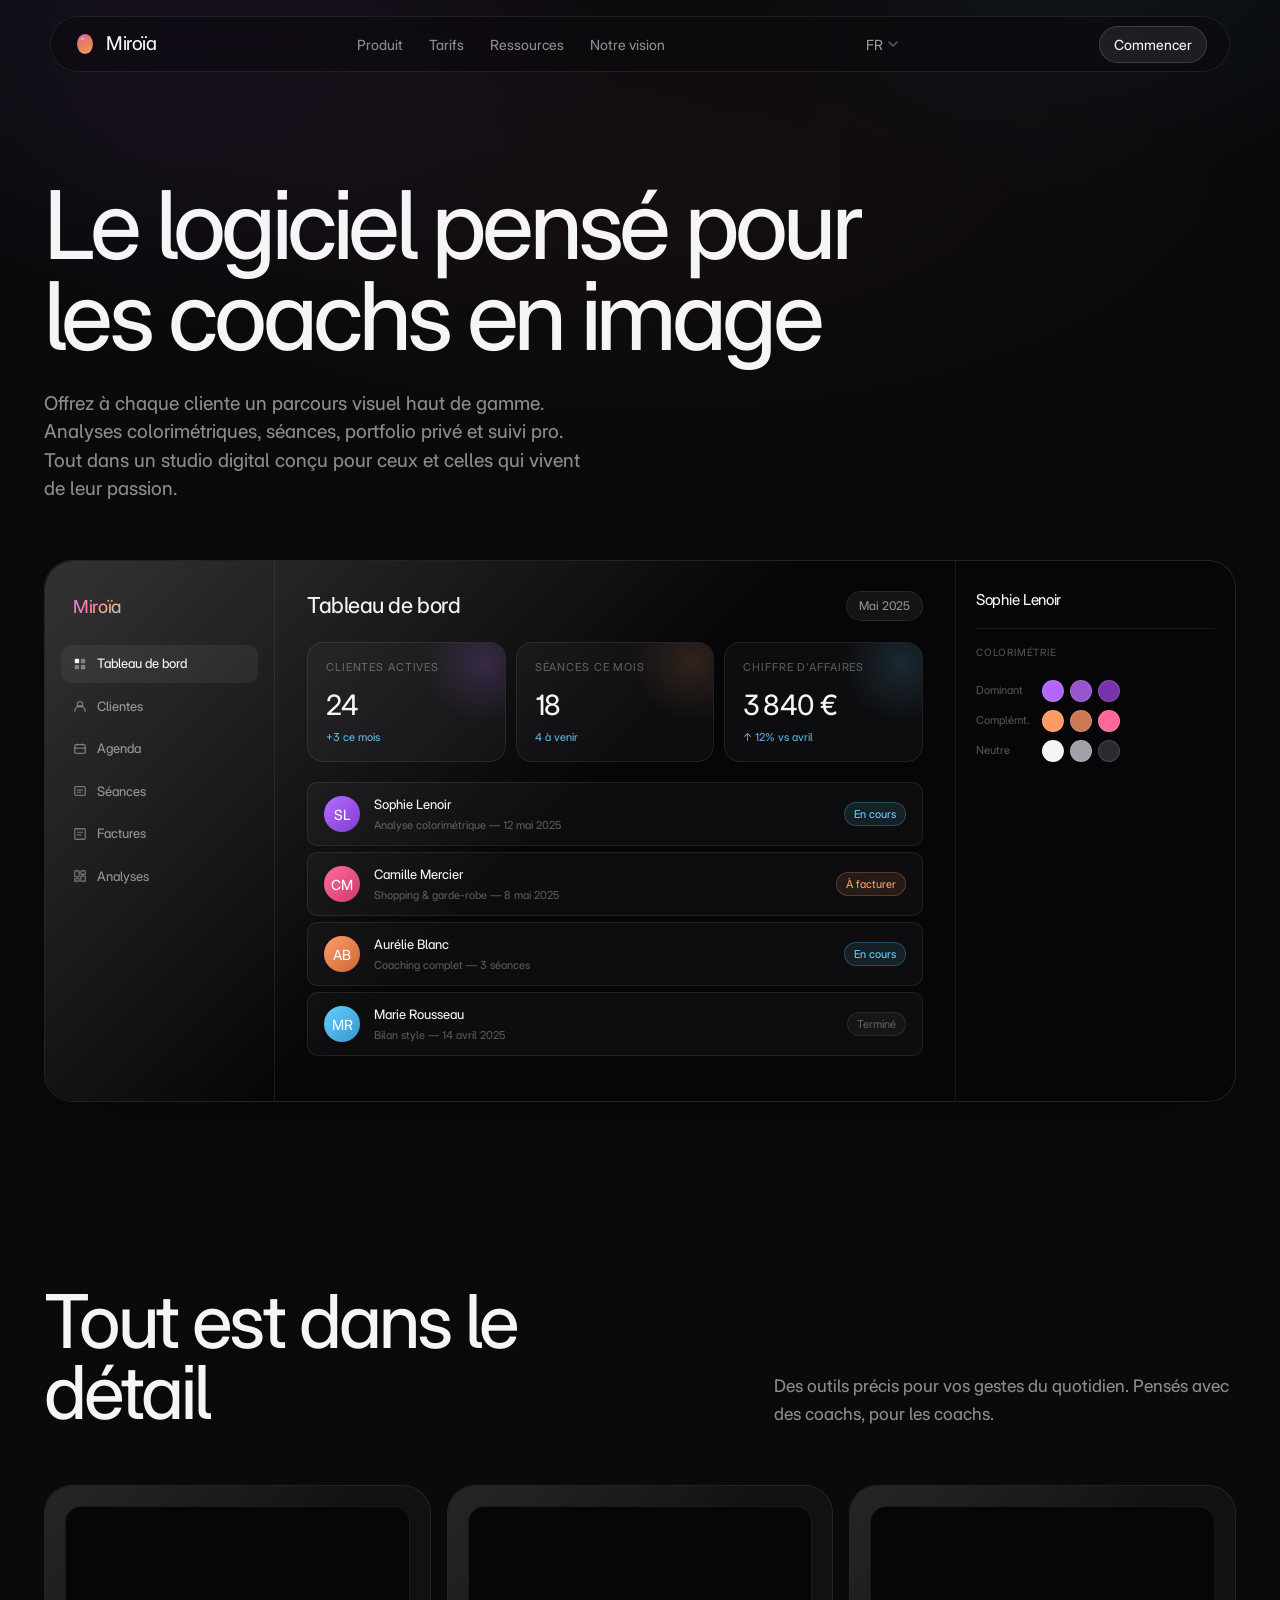
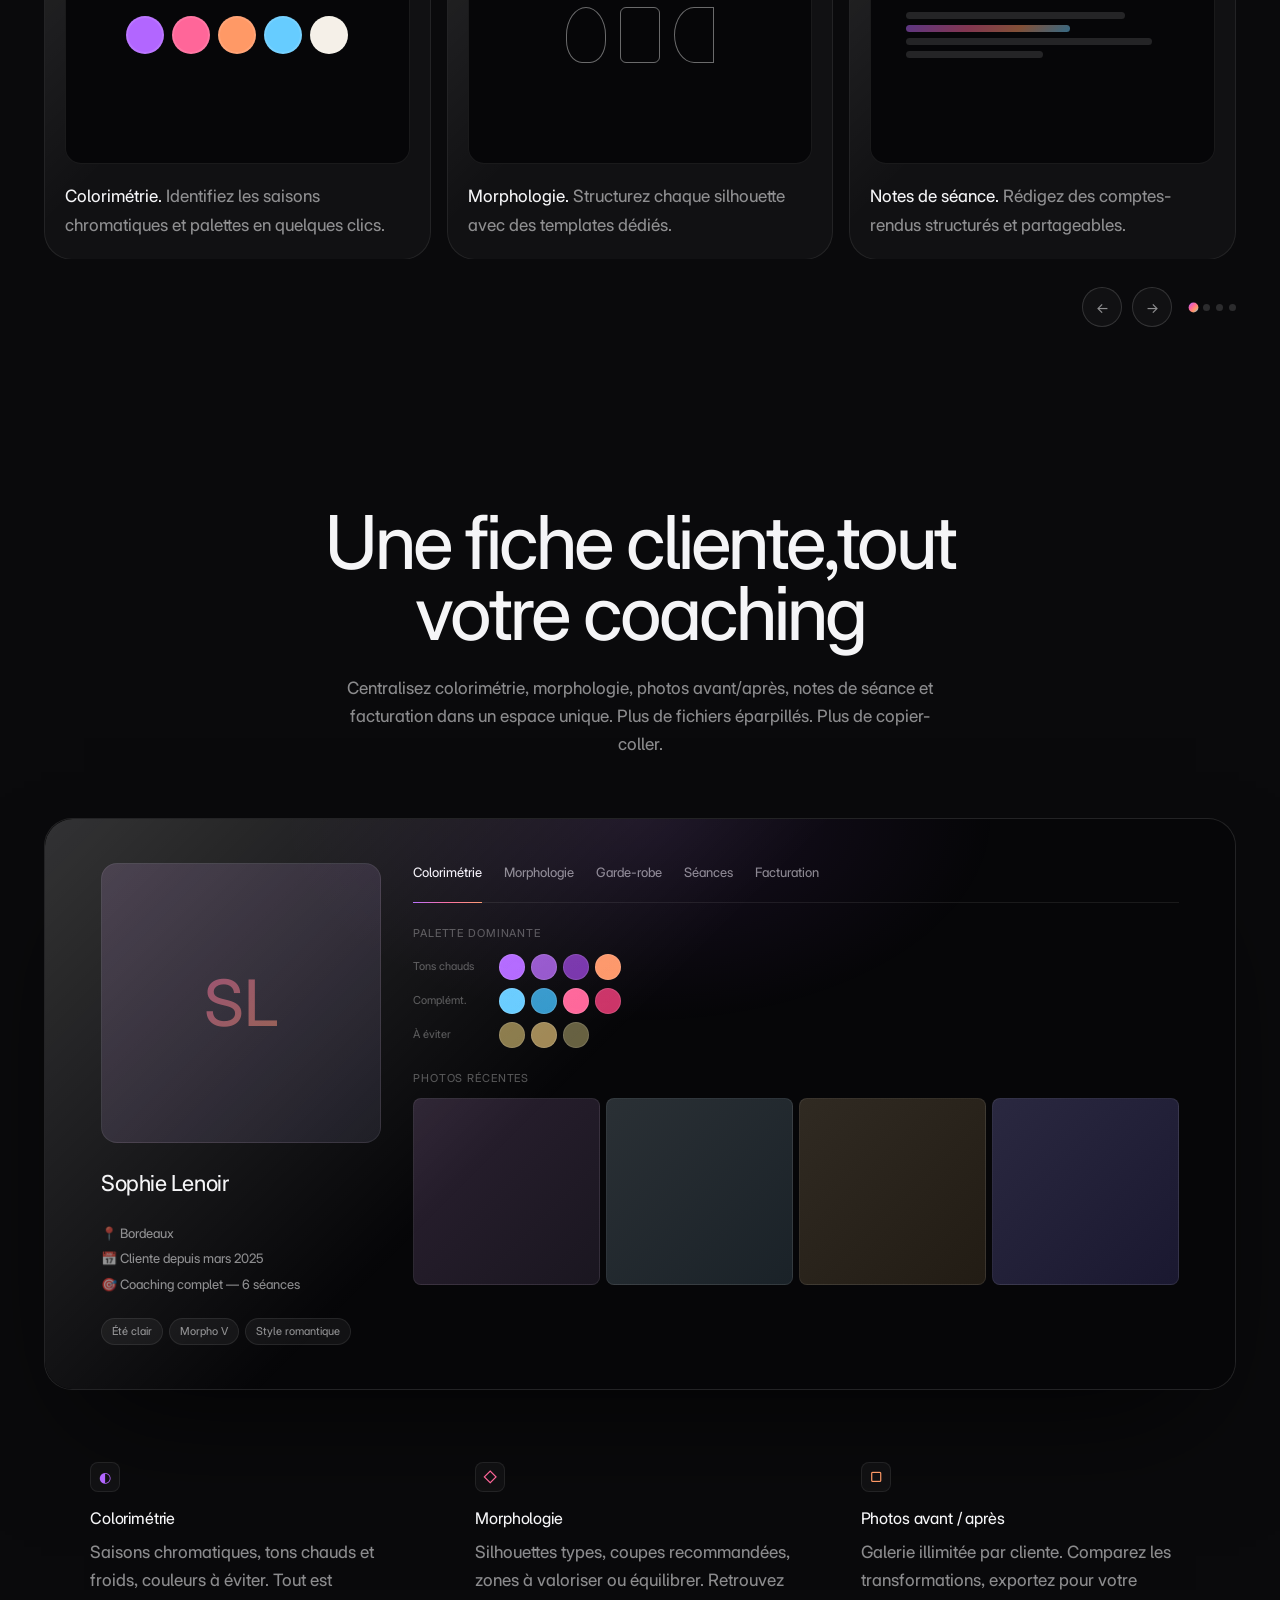
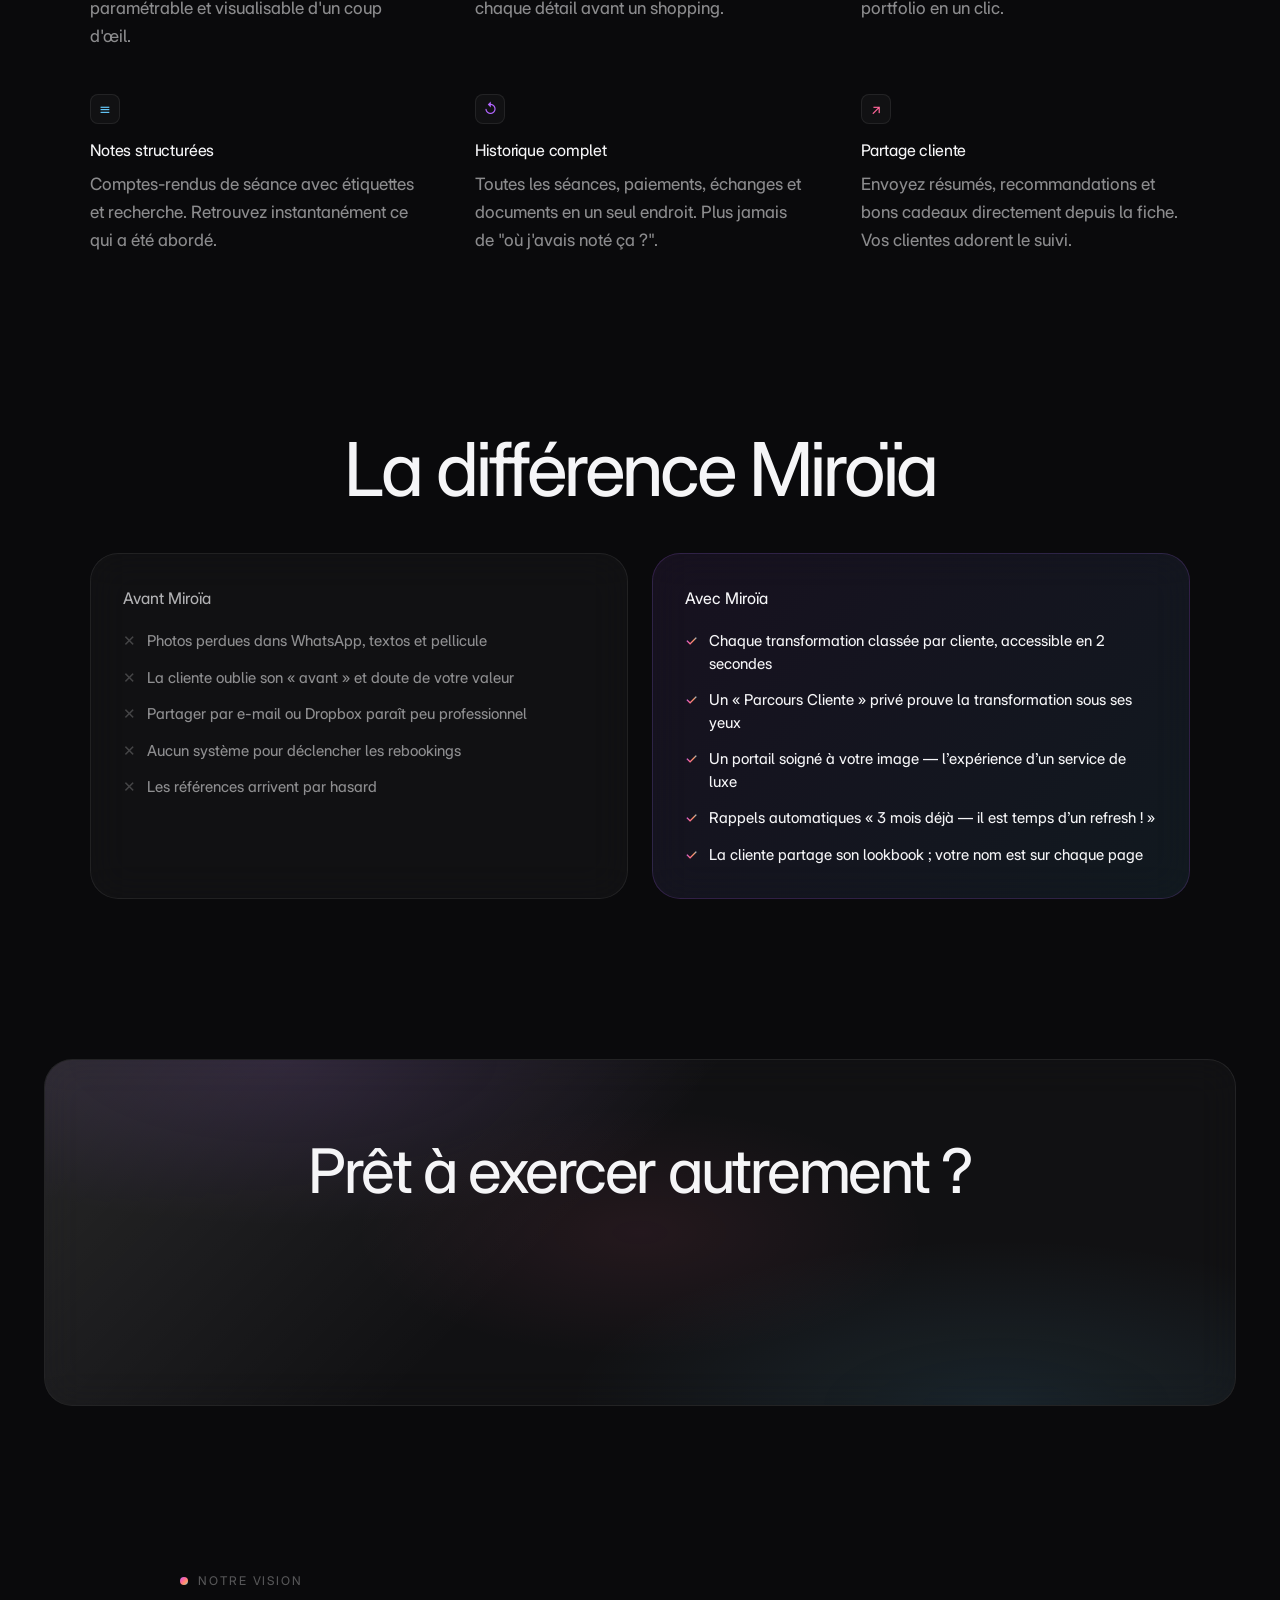
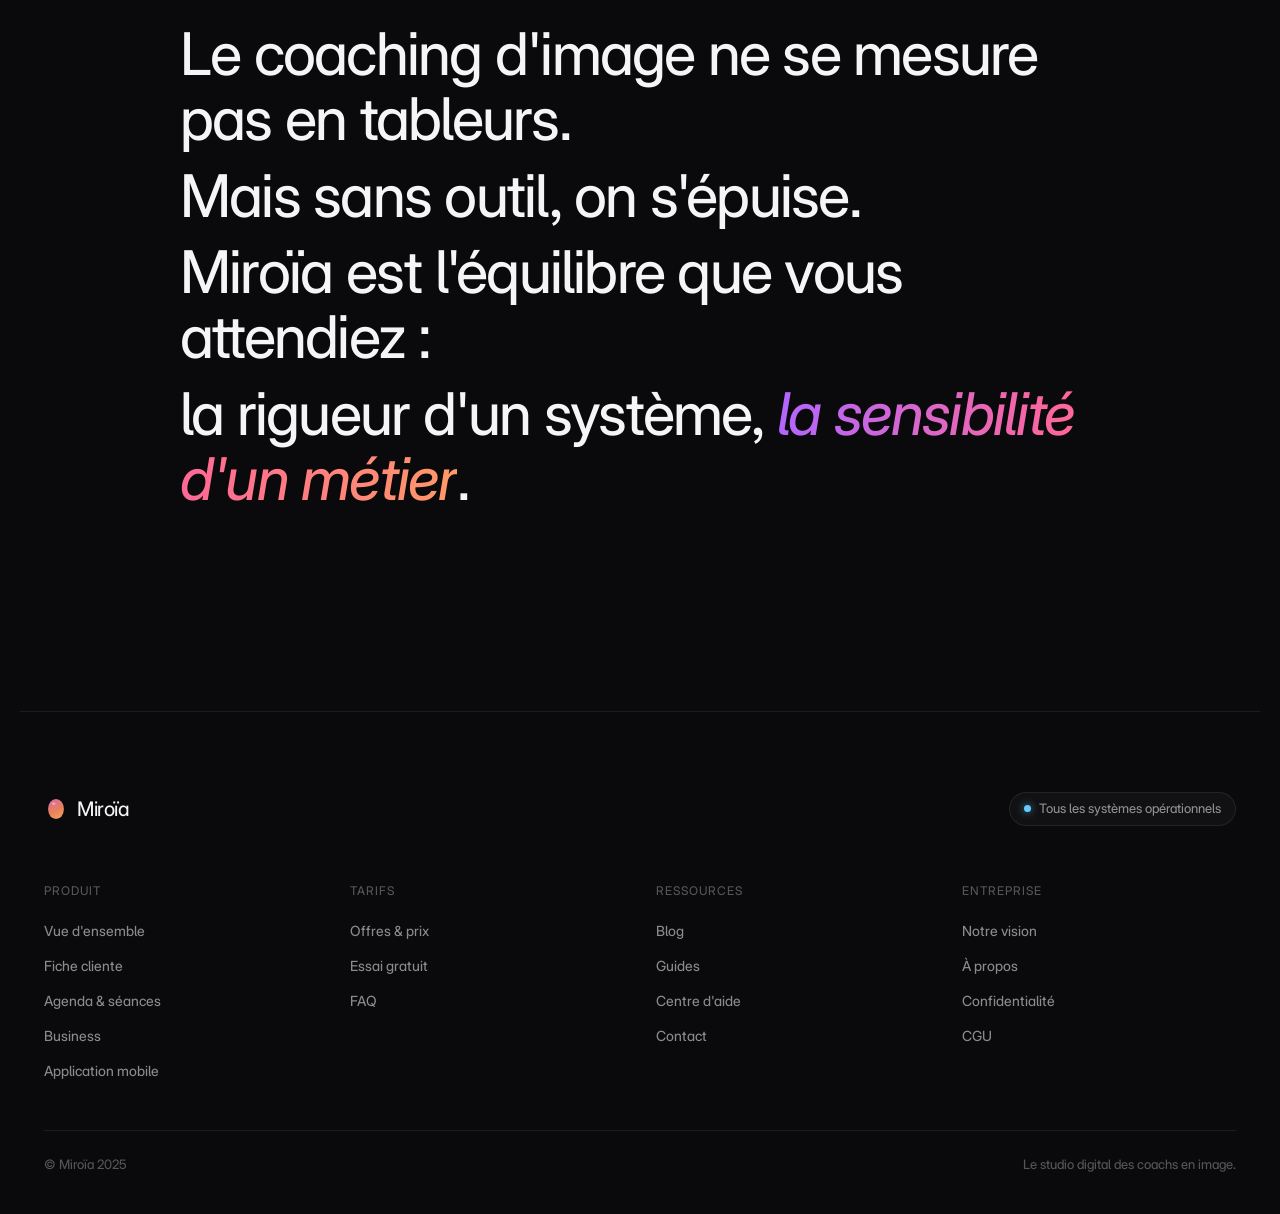
==== commit 7da26815: "feat: remove hero pill, secondary text size, carousel autoscroll, section-ba reorder - Remove hero s" ====
--- a/index.html
+++ b/index.html
@@ -94,9 +94,6 @@
     <section class="hero">
       <div class="hero__top">
         <h1 class="hero__title" data-reveal-words data-i18n="hero.headline">Le logiciel pensé pour les coachs en image</h1>
-        <a class="hero__pill" href="#manifest">
-          Pourquoi un outil dédié <span class="hero__pill-arrow">→</span>
-        </a>
       </div>
       <p class="hero__sub" data-reveal data-i18n="hero.sub">
         Offrez à chaque cliente un parcours visuel haut de gamme. Analyses colorimétriques, séances, portfolio privé et suivi pro. Tout dans un studio digital conçu pour ceux et celles qui vivent de leur passion.
@@ -339,6 +336,119 @@
         <button class="beauty__btn" data-action="prev" aria-label="Précédent">←</button>
         <button class="beauty__btn" data-action="next" aria-label="Suivant">→</button>
         <div class="beauty__dots" id="beautyDots"></div>
+      </div>
+    </section>
+
+
+    <!-- ============================================
+         SECTION 4 — SPOTLIGHT (Config-inspired)
+         ============================================ -->
+    <section class="spotlight">
+      <div class="spotlight__head">
+        <h2 class="spotlight__title" data-reveal-words>Une fiche cliente,<br/>tout votre coaching</h2>
+        <p class="spotlight__sub" data-reveal>
+          Centralisez colorimétrie, morphologie, photos avant/après, notes de séance et facturation dans un espace unique. Plus de fichiers éparpillés. Plus de copier-coller.
+        </p>
+      </div>
+
+      <div class="spotlight__visual" data-reveal="scale">
+        <div class="spotlight__panel">
+          <!-- Replace with real fiche cliente screenshot -->
+          <div class="fc-aside">
+            <div class="fc-photo"></div>
+            <div class="fc-name">Sophie Lenoir</div>
+            <div class="fc-meta">
+              <span>📍 Bordeaux</span>
+              <span>📅 Cliente depuis mars 2025</span>
+              <span>🎯 Coaching complet — 6 séances</span>
+            </div>
+            <div class="fc-tags">
+              <span class="fc-tag">Été clair</span>
+              <span class="fc-tag">Morpho V</span>
+              <span class="fc-tag">Style romantique</span>
+            </div>
+          </div>
+
+          <div class="fc-main">
+            <div class="fc-tabs">
+              <span class="fc-tab active">Colorimétrie</span>
+              <span class="fc-tab">Morphologie</span>
+              <span class="fc-tab">Garde-robe</span>
+              <span class="fc-tab">Séances</span>
+              <span class="fc-tab">Facturation</span>
+            </div>
+
+            <div class="fc-block">
+              <div class="fc-block-title">Palette dominante</div>
+              <div class="fc-palette-grid">
+                <div class="fc-palette-row">
+                  <span class="fc-palette-label">Tons chauds</span>
+                  <div class="fc-palette-swatch" style="background:#b266ff;"></div>
+                  <div class="fc-palette-swatch" style="background:#9555cc;"></div>
+                  <div class="fc-palette-swatch" style="background:#7733aa;"></div>
+                  <div class="fc-palette-swatch" style="background:#ff9966;"></div>
+                </div>
+                <div class="fc-palette-row">
+                  <span class="fc-palette-label">Complémt.</span>
+                  <div class="fc-palette-swatch" style="background:#66ccff;"></div>
+                  <div class="fc-palette-swatch" style="background:#3399cc;"></div>
+                  <div class="fc-palette-swatch" style="background:#ff6699;"></div>
+                  <div class="fc-palette-swatch" style="background:#cc3366;"></div>
+                </div>
+                <div class="fc-palette-row">
+                  <span class="fc-palette-label">À éviter</span>
+                  <div class="fc-palette-swatch" style="background:#8a7a4a;"></div>
+                  <div class="fc-palette-swatch" style="background:#a08855;"></div>
+                  <div class="fc-palette-swatch" style="background:#666040;"></div>
+                </div>
+              </div>
+            </div>
+
+            <div class="fc-block">
+              <div class="fc-block-title">Photos récentes</div>
+              <div class="fc-photos">
+                <div class="fc-photo-thumb"></div>
+                <div class="fc-photo-thumb"></div>
+                <div class="fc-photo-thumb"></div>
+                <div class="fc-photo-thumb"></div>
+              </div>
+            </div>
+          </div>
+        </div>
+      </div>
+
+      <!-- 6-feature grid -->
+      <div class="spotlight__grid" data-reveal-children>
+        <div class="feat6">
+          <div class="feat6__icon violet">◐</div>
+          <h6>Colorimétrie</h6>
+          <p>Saisons chromatiques, tons chauds et froids, couleurs à éviter. Tout est paramétrable et visualisable d'un coup d'œil.</p>
+        </div>
+        <div class="feat6">
+          <div class="feat6__icon pink">◇</div>
+          <h6>Morphologie</h6>
+          <p>Silhouettes types, coupes recommandées, zones à valoriser ou équilibrer. Retrouvez chaque détail avant un shopping.</p>
+        </div>
+        <div class="feat6">
+          <div class="feat6__icon peach">▢</div>
+          <h6>Photos avant / après</h6>
+          <p>Galerie illimitée par cliente. Comparez les transformations, exportez pour votre portfolio en un clic.</p>
+        </div>
+        <div class="feat6">
+          <div class="feat6__icon cyan">≡</div>
+          <h6>Notes structurées</h6>
+          <p>Comptes-rendus de séance avec étiquettes et recherche. Retrouvez instantanément ce qui a été abordé.</p>
+        </div>
+        <div class="feat6">
+          <div class="feat6__icon violet">↺</div>
+          <h6>Historique complet</h6>
+          <p>Toutes les séances, paiements, échanges et documents en un seul endroit. Plus jamais de "où j'avais noté ça ?".</p>
+        </div>
+        <div class="feat6">
+          <div class="feat6__icon pink">↗</div>
+          <h6>Partage cliente</h6>
+          <p>Envoyez résumés, recommandations et bons cadeaux directement depuis la fiche. Vos clientes adorent le suivi.</p>
+        </div>
       </div>
     </section>
 
@@ -370,119 +480,6 @@
               <li data-i18n="ba.5.after">La cliente partage son lookbook ; votre nom est sur chaque page</li>
             </ul>
           </div>
-        </div>
-      </div>
-    </section>
-
-
-    <!-- ============================================
-         SECTION 4 — SPOTLIGHT (Config-inspired)
-         ============================================ -->
-    <section class="spotlight">
-      <div class="spotlight__head">
-        <h2 class="spotlight__title" data-reveal-words>Une fiche cliente,<br/>tout votre coaching</h2>
-        <p class="spotlight__sub" data-reveal>
-          Centralisez colorimétrie, morphologie, photos avant/après, notes de séance et facturation dans un espace unique. Plus de fichiers éparpillés. Plus de copier-coller.
-        </p>
-      </div>
-
-      <div class="spotlight__visual" data-reveal="scale">
-        <div class="spotlight__panel">
-          <!-- Replace with real fiche cliente screenshot -->
-          <div class="fc-aside">
-            <div class="fc-photo"></div>
-            <div class="fc-name">Sophie Lenoir</div>
-            <div class="fc-meta">
-              <span>📍 Bordeaux</span>
-              <span>📅 Cliente depuis mars 2025</span>
-              <span>🎯 Coaching complet — 6 séances</span>
-            </div>
-            <div class="fc-tags">
-              <span class="fc-tag">Été clair</span>
-              <span class="fc-tag">Morpho V</span>
-              <span class="fc-tag">Style romantique</span>
-            </div>
-          </div>
-
-          <div class="fc-main">
-            <div class="fc-tabs">
-              <span class="fc-tab active">Colorimétrie</span>
-              <span class="fc-tab">Morphologie</span>
-              <span class="fc-tab">Garde-robe</span>
-              <span class="fc-tab">Séances</span>
-              <span class="fc-tab">Facturation</span>
-            </div>
-
-            <div class="fc-block">
-              <div class="fc-block-title">Palette dominante</div>
-              <div class="fc-palette-grid">
-                <div class="fc-palette-row">
-                  <span class="fc-palette-label">Tons chauds</span>
-                  <div class="fc-palette-swatch" style="background:#b266ff;"></div>
-                  <div class="fc-palette-swatch" style="background:#9555cc;"></div>
-                  <div class="fc-palette-swatch" style="background:#7733aa;"></div>
-                  <div class="fc-palette-swatch" style="background:#ff9966;"></div>
-                </div>
-                <div class="fc-palette-row">
-                  <span class="fc-palette-label">Complémt.</span>
-                  <div class="fc-palette-swatch" style="background:#66ccff;"></div>
-                  <div class="fc-palette-swatch" style="background:#3399cc;"></div>
-                  <div class="fc-palette-swatch" style="background:#ff6699;"></div>
-                  <div class="fc-palette-swatch" style="background:#cc3366;"></div>
-                </div>
-                <div class="fc-palette-row">
-                  <span class="fc-palette-label">À éviter</span>
-                  <div class="fc-palette-swatch" style="background:#8a7a4a;"></div>
-                  <div class="fc-palette-swatch" style="background:#a08855;"></div>
-                  <div class="fc-palette-swatch" style="background:#666040;"></div>
-                </div>
-              </div>
-            </div>
-
-            <div class="fc-block">
-              <div class="fc-block-title">Photos récentes</div>
-              <div class="fc-photos">
-                <div class="fc-photo-thumb"></div>
-                <div class="fc-photo-thumb"></div>
-                <div class="fc-photo-thumb"></div>
-                <div class="fc-photo-thumb"></div>
-              </div>
-            </div>
-          </div>
-        </div>
-      </div>
-
-      <!-- 6-feature grid -->
-      <div class="spotlight__grid" data-reveal-children>
-        <div class="feat6">
-          <div class="feat6__icon violet">◐</div>
-          <h6>Colorimétrie</h6>
-          <p>Saisons chromatiques, tons chauds et froids, couleurs à éviter. Tout est paramétrable et visualisable d'un coup d'œil.</p>
-        </div>
-        <div class="feat6">
-          <div class="feat6__icon pink">◇</div>
-          <h6>Morphologie</h6>
-          <p>Silhouettes types, coupes recommandées, zones à valoriser ou équilibrer. Retrouvez chaque détail avant un shopping.</p>
-        </div>
-        <div class="feat6">
-          <div class="feat6__icon peach">▢</div>
-          <h6>Photos avant / après</h6>
-          <p>Galerie illimitée par cliente. Comparez les transformations, exportez pour votre portfolio en un clic.</p>
-        </div>
-        <div class="feat6">
-          <div class="feat6__icon cyan">≡</div>
-          <h6>Notes structurées</h6>
-          <p>Comptes-rendus de séance avec étiquettes et recherche. Retrouvez instantanément ce qui a été abordé.</p>
-        </div>
-        <div class="feat6">
-          <div class="feat6__icon violet">↺</div>
-          <h6>Historique complet</h6>
-          <p>Toutes les séances, paiements, échanges et documents en un seul endroit. Plus jamais de "où j'avais noté ça ?".</p>
-        </div>
-        <div class="feat6">
-          <div class="feat6__icon pink">↗</div>
-          <h6>Partage cliente</h6>
-          <p>Envoyez résumés, recommandations et bons cadeaux directement depuis la fiche. Vos clientes adorent le suivi.</p>
         </div>
       </div>
     </section>
--- a/styles.css
+++ b/styles.css
@@ -524,7 +524,7 @@
   letter-spacing: -0.04em;
 }
 .section-head__sub {
-  font-size: 17px;
+  font-size: clamp(16px, 1.35vw, 19px);
   line-height: 1.65;
   color: var(--color-text-muted);
   max-width: 42ch;
@@ -545,7 +545,7 @@
 .beauty__track {
   display: flex;
   gap: 16px;
-  transition: transform 0.7s var(--ease-glide);
+  transition: transform 0.75s cubic-bezier(0.45, 0, 0.55, 1);
 }
 .beauty__card {
   flex: 0 0 calc((100% - 32px) / 3);
